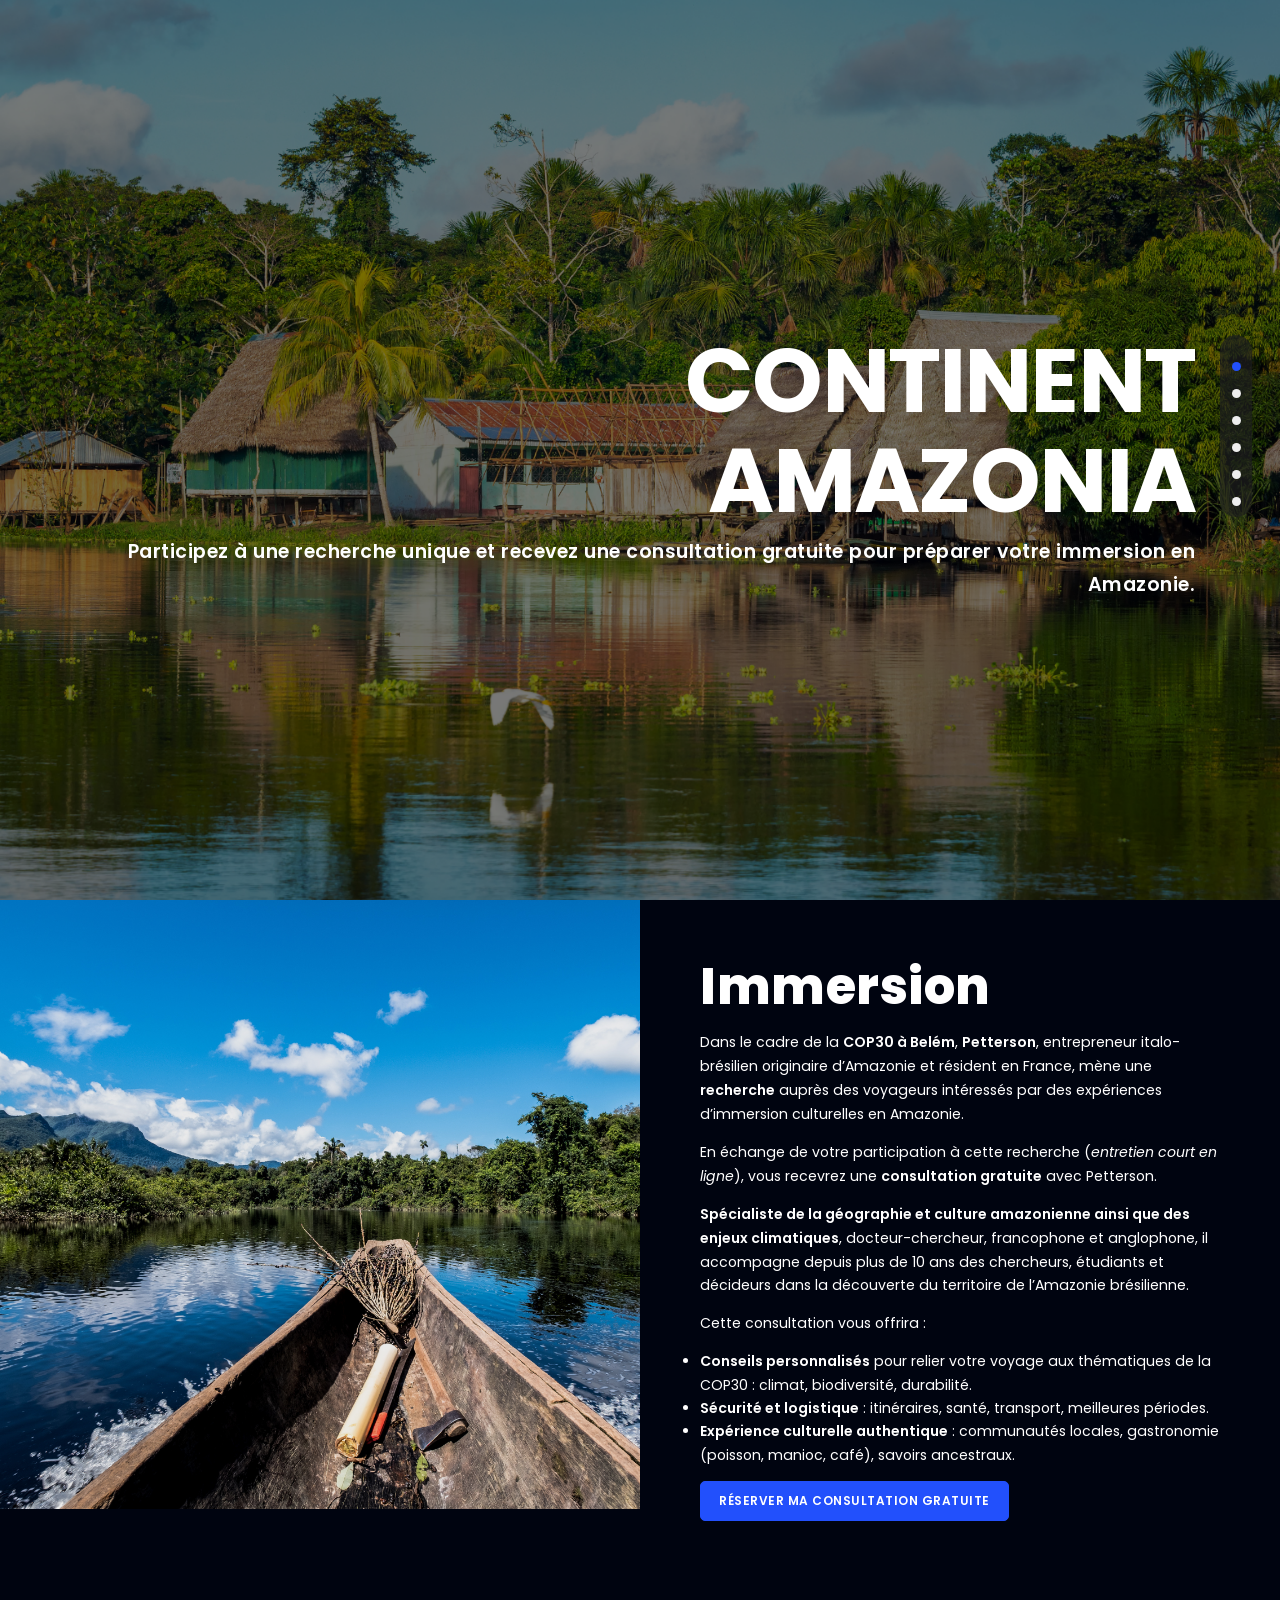
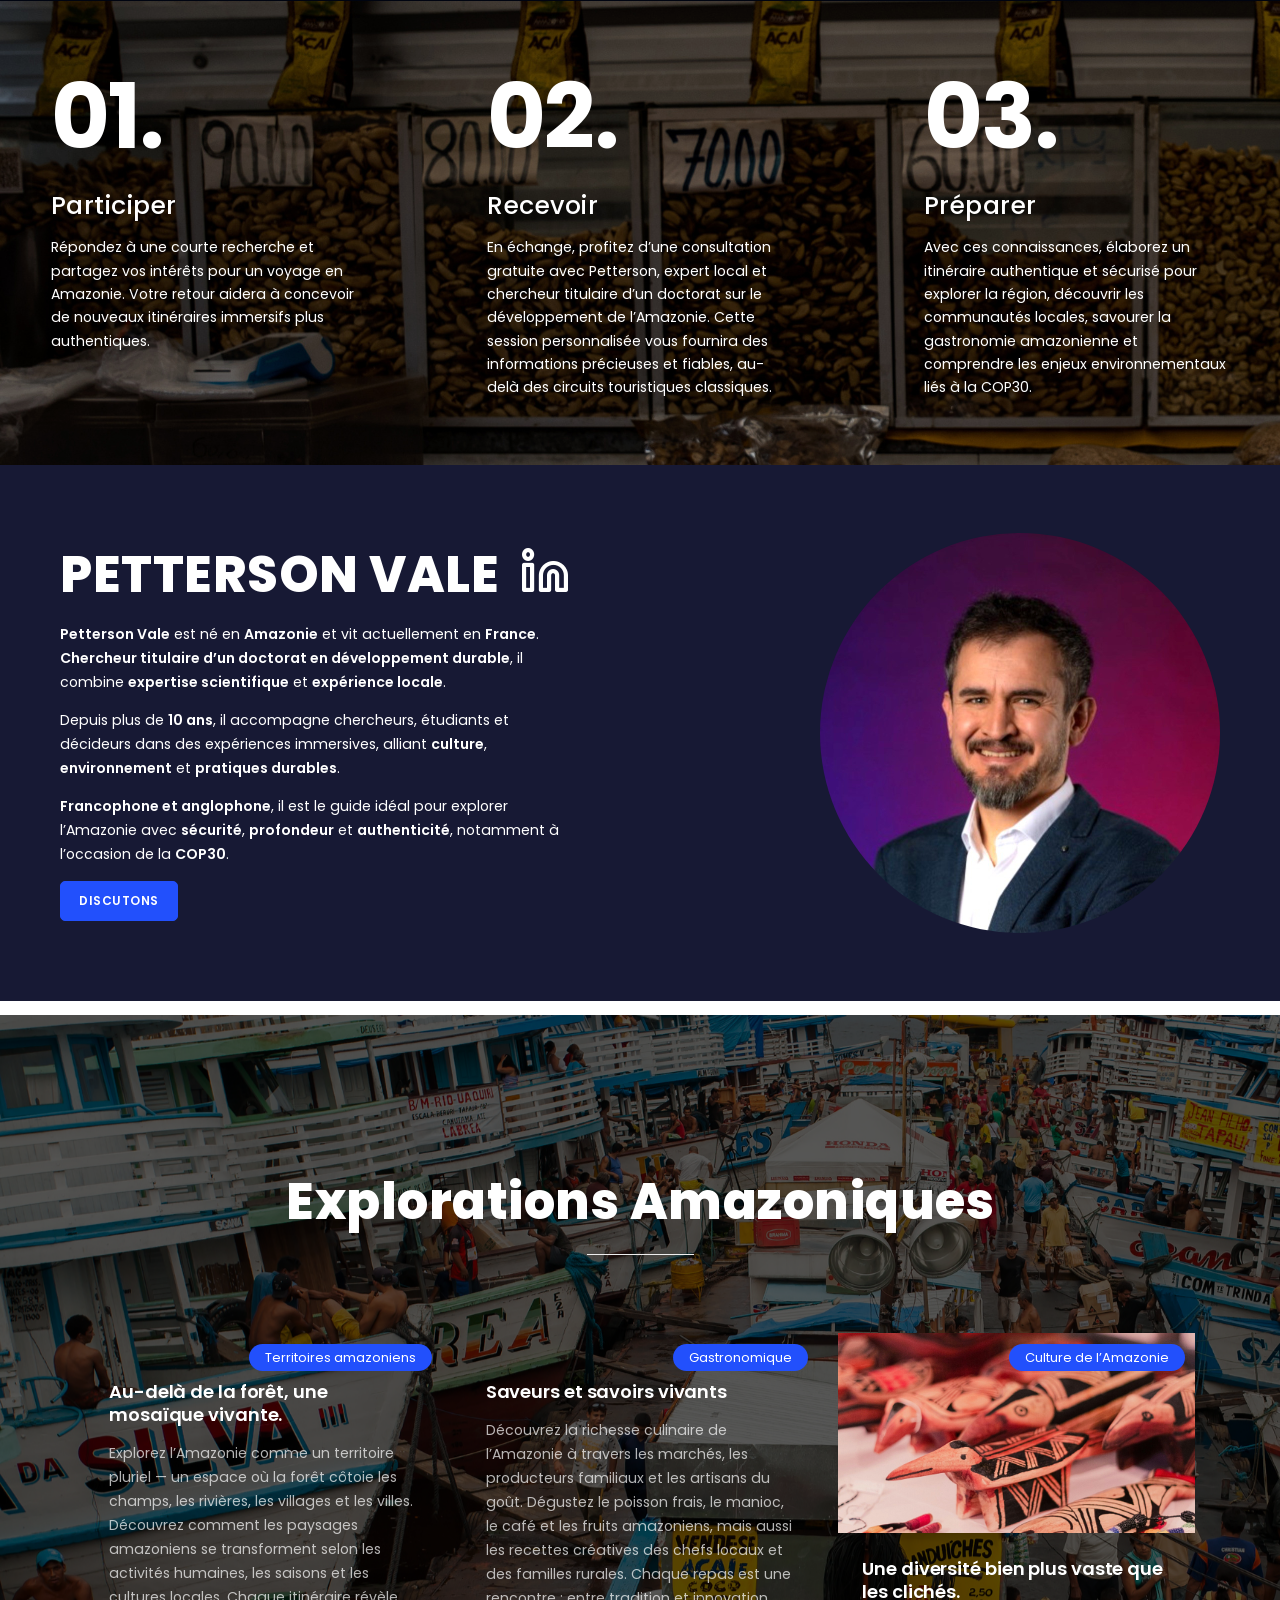
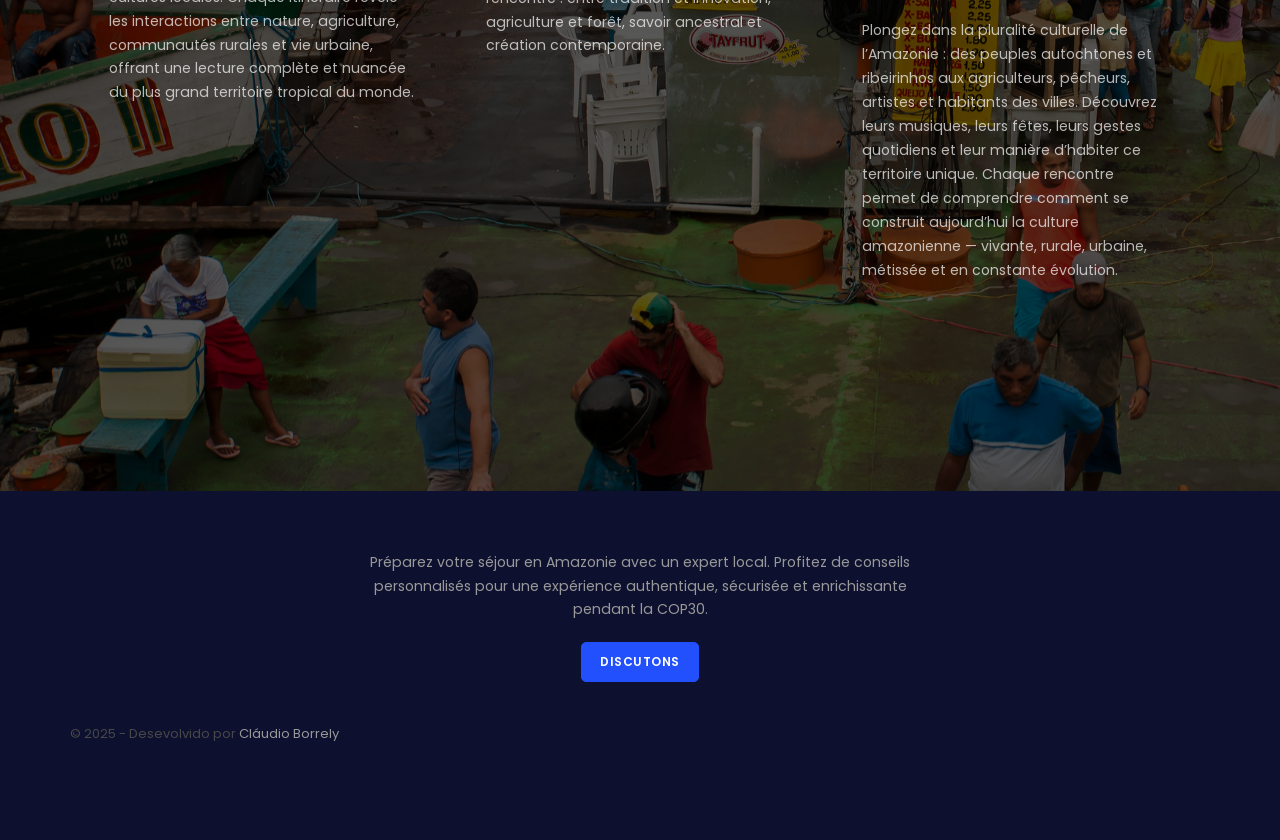
==== index.html @ 9e363fc7 "Update index.html alteração imagens" ====
<!DOCTYPE html>
<html lang="en">

<head>
    <meta name="viewport" content="width=device-width, initial-scale=1" />
    <meta http-equiv="content-type" content="text/html; charset=utf-8" />    <meta name="author" content="Continent Amazônia" />    
	<meta name="description" content="Profitez d'une consultation gratuite avec Petterson, guide local et chercheur en Amazonie. Préparez votre voyage immersif culturel, gastronomique et durable pendant la COP30 à Belém.">
    <meta name="keywords" content="Amazonie, COP30, tourisme culturel, tourisme gastronomique, tourisme durable, expérience authentique, guide local, consultation gratuite, Belém, Brésil" />
    <link rel="icon" type="image/png" href="images/favicon.png">   
    <meta http-equiv="X-UA-Compatible" content="IE=edge">
    <!-- Document title -->
    <title>Consultation Amazonie COP30 – Expérience culturelle, gastronomique et durable</title>
    <!-- Stylesheets & Fonts -->
    <link href="css/plugins.css" rel="stylesheet">
    <link href="css/style.css" rel="stylesheet">
</head>

<body>

    <!-- Body Inner -->
    <div class="body-inner">

        <!--Dots Menu -->
        <nav id="dotsMenu">
            <ul>
                <li><a href="#slider"><span>Continent Amazonia</span></a></li>
                <li><a href="#section2"><span>Immersion</span></a></li>
                <li><a href="#section3"><span>Process</span></a></li>
                <li><a href="#section4"><span>Petterson Vale</span></a></li>
                <li><a href="#section5"><span>Explorations Amazoniques</span></a></li>
                <li><a href="#footer"><span>Contact me</span></a></li>
            </ul>
        </nav>
        <!--End: Dots Menu -->

        <!-- SECTION IMAGE FULLSCREEN -->
        <section id="slider" class="fullscreen background-image" style="background-image:url(homepages/parallax/capa_amazonia_ribeirinhos.png);">
            <div class="container">
                <div class="container-fullscreen">
                    <div class="text-middle text-light text-right">
                        <h1 data-animate="fadeInUp" data-animate-delay="700" class="text-lg m-b-5">CONTINENT <br />AMAZONIA</h1>
                        <h4 data-animate="fadeInUp" data-animate-delay="1200">Participez à une recherche unique et recevez une consultation gratuite pour préparer votre immersion en Amazonie.</h4>
                        <div class="scrolldown-animation" id="scroll-down">
                            <a class="scroll-to" href="#easy-fast"><img src="images/scrolldown.png" alt="">
                            </a>
                        </div>
                    </div>
                </div>
            </div>
        </section>
        <!-- end: SECTION IMAGE FULLSCREEN -->

        <!-- IMAGE BLOCK -->
        <section id="section2" class="image-block no-padding" style="background-color:#000410;">
            <div class="container-fluid">
                <div class="row">
                    <div class="col-lg-6" style="height:609px;background:url(homepages/parallax/foto_rio_barco_amazonia.png) 50% 50% / cover no-repeat;">
                    </div>
                    <div class="col-lg-6 text-light">

                        <h2 class="text-medium">Immersion</h2>
   <p>
  Dans le cadre de la <strong>COP30 à Belém</strong>, 
  <strong>Petterson</strong>, entrepreneur italo-brésilien originaire d’Amazonie et résident en France, 
  mène une <strong>recherche</strong> auprès des voyageurs intéressés par des expériences d’immersion 
  culturelles en Amazonie.
</p>

<p>
  En échange de votre participation à cette recherche 
  (<em>entretien court en ligne</em>), vous recevrez une 
  <strong>consultation gratuite</strong> avec Petterson.
</p>

<p>
  <strong>Spécialiste de la géographie et culture amazonienne ainsi que des enjeux climatiques</strong>, 
  docteur-chercheur, francophone et anglophone, il accompagne depuis plus de 10 ans 
  des chercheurs, étudiants et décideurs dans la découverte du territoire de l’Amazonie brésilienne.
</p>

<p>Cette consultation vous offrira :</p>

<ul>
  <li><strong>Conseils personnalisés</strong> pour relier votre voyage aux thématiques de la COP30 : climat, biodiversité, durabilité.</li>
  <li><strong>Sécurité et logistique</strong> : itinéraires, santé, transport, meilleures périodes.</li>
  <li><strong>Expérience culturelle authentique</strong> : communautés locales, gastronomie (poisson, manioc, café), savoirs ancestraux.</li>
</ul>


      <!-- CTA: substitua o href pelo link real (WhatsApp, Calendly, formulaire) -->
      <p class="lp-cta">
        <a href="#" class="btn btn-primary" role="button" aria-label="Réserver ma consultation gratuite">
          Réserver ma consultation gratuite
        </a>
      </p>
                    </div>
                </div>
            </div>
        </section>
        <!-- end: IMAGE BLOCK -->

        <!-- FANCY BOXES -->
        <section id="section3" class="box-fancy section-fullwidth text-light no-padding" style="background-image:url(homepages/parallax/mercado_belem_para.png);">
            <div class="row">
                <div class="col-lg-4">
                    <h1 class="text-lg text-uppercase">01.</h1>
                    <h3>Participer</h3>
                    <span>Répondez à une courte recherche et partagez vos intérêts pour un voyage en Amazonie. Votre retour aidera à concevoir de nouveaux itinéraires immersifs plus authentiques. </span>
                </div>

                <div class="col-lg-4">
                    <h1 class="text-lg text-uppercase">02.</h1>
                    <h3>Recevoir</h3>
                    <span>En échange, profitez d’une consultation gratuite avec Petterson, expert local et chercheur titulaire d’un doctorat sur le développement de l’Amazonie. Cette session personnalisée vous fournira des informations précieuses et fiables, au-delà des circuits touristiques classiques. </span>
                </div>

                <div class="col-lg-4">
                    <h1 class="text-lg text-uppercase">03.</h1>
                    <h3>Préparer</h3>
                    <span>Avec ces connaissances, élaborez un itinéraire authentique et sécurisé pour explorer la région, découvrir les communautés locales, savourer la gastronomie amazonienne et comprendre les enjeux environnementaux liés à la COP30.</span>
                </div>
            </div>
        </section>
        <!-- end: FANCY BOXES -->

 <!-- IMAGE BLOCK 2 -->
<section id="section4" class="image-block no-padding text-light" style="background-color:#171934;">
    <div class="container-fluid">
        <div class="row align-items-center">
            
            <!-- Texto à esquerda -->
            <div class="col-lg-6">
                <div class="p-t-20">
                    <h1 class="text-medium text-uppercase">
                        Petterson Vale
                        <!-- Ícone do LinkedIn -->
                        <a href="https://www.linkedin.com/in/pettersonvale/" target="_blank" aria-label="LinkedIn de Petterson" style="margin-left:10px; color:#0A66C2;">
                            <i class="icon-linkedin"></i>
                        </a>
                    </h1>

                    <p>
                        <strong>Petterson Vale</strong> est né en <strong>Amazonie</strong> et vit actuellement en <strong>France</strong>.  
                        <strong>Chercheur titulaire d’un doctorat en développement durable</strong>, il combine <strong>expertise scientifique</strong> et <strong>expérience locale</strong>.
                    </p>

                    <p>
                        Depuis plus de <strong>10 ans</strong>, il accompagne chercheurs, étudiants et décideurs dans des expériences immersives, alliant <strong>culture</strong>, <strong>environnement</strong> et <strong>pratiques durables</strong>.
                    </p>

                    <p>
                        <strong>Francophone et anglophone</strong>, il est le guide idéal pour explorer l’Amazonie avec <strong>sécurité</strong>, <strong>profondeur</strong> et <strong>authenticité</strong>, notamment à l’occasion de la <strong>COP30</strong>.
                    </p>

                    <!-- CTA -->
                    <p class="lp-cta">
                        <a href="#" class="btn btn-primary" role="button" aria-label="Discutons avec Petterson">
                            Discutons
                        </a>
                    </p>
                </div>
            </div>

            <!-- Imagem à direita -->
            <div class="col-lg-6 d-flex justify-content-end justify-content-lg-end justify-content-center-mobile">
                <img src="homepages/parallax/petterson.jpg" 
                     alt="Petterson Vale" 
                     class="petterson-img"
                     style="border-radius: 50%; width: 400px; height: 400px; object-fit: cover;">
            </div>
        </div>
    </div>
</section>

<!-- CSS adicional -->
<style>
/* Centraliza imagem apenas em telas menores */
@media (max-width: 768px) {
    .justify-content-center-mobile {
        justify-content: center !important;
        margin-bottom: 20px;
    }
    .petterson-img {
        width: 300px;
        height: 300px;
    }
}
</style>

        </div>
    </div>
</section>
      </p>
        </section>
        <!-- end: IMAGE BLOCK 2 -->

        <!-- BLOG -->
        <section id="section4" class="fullscreen text-light" style="background: transparent url(homepages/parallax/mercado_peixe.png);">

            <div class="container">
                <h2 class="text-medium text-center">Explorations Amazoniques</h2>
                <div class="seperator seperator-small"></div>
                <hr class="space">

                <div id="blog" class="grid-layout post-items-transparent post-3-columns m-b-30" data-item="post-item">

                    <!-- Post item-->
                    <div class="post-item border">
                        <div class="post-item-wrap">
                            <div class="post-image">
                                <a href="#">
                                    <img alt="" src="homepages/parallax/explorations_amazoniques.jpeg">
                                </a>
                                <span class="post-meta-category"><a href="">Territoires amazoniens</a></span>
                            </div>
                            <div class="post-item-description">
                                <h2><a href="#">Au-delà de la forêt, une mosaïque vivante.
                                    </a></h2>
                                <p>Explorez l’Amazonie comme un territoire pluriel — un espace où la forêt côtoie les champs, les rivières, les villages et les villes.
Découvrez comment les paysages amazoniens se transforment selon les activités humaines, les saisons et les cultures locales.
Chaque itinéraire révèle les interactions entre nature, agriculture, communautés rurales et vie urbaine, offrant une lecture complète et nuancée du plus grand territoire tropical du monde.
</p>
                            </div>
                        </div>
                    </div>
                    <!-- end: Post item-->

                    <!-- Post item-->
                    <div class="post-item border">
                        <div class="post-item-wrap">
                            <div class="post-image">
                                <a href="#">
                                    <img alt="" src="homepages/parallax/cafe.jpeg">
                                </a>
                                <span class="post-meta-category"><a href="">Gastronomique</a></span>
                            </div>
                            <div class="post-item-description">
                                <h2><a href="#">Saveurs et savoirs vivants
                                    </a></h2>
                                <p>Découvrez la richesse culinaire de l’Amazonie à travers les marchés, les producteurs familiaux et les artisans du goût.
Dégustez le poisson frais, le manioc, le café et les fruits amazoniens, mais aussi les recettes créatives des chefs locaux et des familles rurales.
Chaque repas est une rencontre : entre tradition et innovation, agriculture et forêt, savoir ancestral et création contemporaine.</p>

                            </div>
                        </div>
                    </div>
                    <!-- end: Post item-->


                    <!-- Post item-->
                    <div class="post-item border">
                        <div class="post-item-wrap">
                            <div class="post-image">
                                <a href="#">
                                    <img alt="" src="homepages/parallax/cultura.png">
                                </a>
                                <span class="post-meta-category"><a href="">Culture de l’Amazonie</a></span>
                            </div>
                            <div class="post-item-description">

                                <h2><a href="#">Une diversité bien plus vaste que les clichés.
                                    </a></h2>
                                <p>Plongez dans la pluralité culturelle de l’Amazonie : des peuples autochtones et ribeirinhos aux agriculteurs, pêcheurs, artistes et habitants des villes.
Découvrez leurs musiques, leurs fêtes, leurs gestes quotidiens et leur manière d’habiter ce territoire unique.
Chaque rencontre permet de comprendre comment se construit aujourd’hui la culture amazonienne — vivante, rurale, urbaine, métissée et en constante évolution.</p>


                            </div>
                        </div>
                    </div>
                    <!-- end: Post item-->
                </div>
            </div>

        </section>
        <!-- end: BLOG -->

 <!-- FOOTER -->
<footer class="inverted" id="footer" style="background-color:#0d102e; padding: 60px 0;">
    <div class="container">
        <div class="row justify-content-center">
            <div class="col-lg-6 d-flex flex-column align-items-center text-center">
                <p style="margin-bottom: 20px;">
                    Préparez votre séjour en Amazonie avec un expert local. Profitez de conseils personnalisés pour une expérience authentique, sécurisée et enrichissante pendant la COP30.
                </p>

                <!-- CTA -->
                <a href="#" class="btn btn-primary" role="button" aria-label="Discutons avec Petterson">
                    Discutons
                </a>
            </div>
        </div>
    </div>                      
                    </div>
                </div>
            </div>
            <div class="copyright-content" style="background-color:#0d102e;">
                <div class="container">
                    <div class="row">
                        <div class="copyright-text text-center"> &copy; 2025 - Desevolvido por <a target="_blank" href="https://www.linkedin.com/in/claudio-borrely-397b61209/">Cláudio Borrely</a>
                        </div>
                    </div>
                </div>
            </div>
        </footer>
        <!-- end: FOOTER -->


    </div>
    <!-- end: Body Inner -->

    <!-- Scroll top -->
    <a id="scrollTop"><i class="icon-chevron-up"></i><i class="icon-chevron-up"></i></a>

    <!--Plugins-->
    <script src="js/jquery.js"></script>
    <script src="js/plugins.js"></script>

    <!--Template functions-->
    <script src="js/functions.js"></script>

</body>

</html>
---- css/plugins.css ----
:root{--blue:#007bff;--indigo:#6610f2;--purple:#6f42c1;--pink:#e83e8c;--red:#dc3545;--orange:#fd7e14;--yellow:#ffc107;--green:#28a745;--teal:#20c997;--cyan:#17a2b8;--white:#fff;--gray:#6c757d;--gray-dark:#343a40;--primary:#007bff;--secondary:#6c757d;--success:#28a745;--info:#17a2b8;--warning:#ffc107;--danger:#dc3545;--light:#f8f9fa;--dark:#343a40;--breakpoint-xs:0;--breakpoint-sm:576px;--breakpoint-md:768px;--breakpoint-lg:992px;--breakpoint-xl:1200px;--font-family-sans-serif:-apple-system,BlinkMacSystemFont,"Segoe UI",Roboto,"Helvetica Neue",Arial,"Noto Sans",sans-serif,"Apple Color Emoji","Segoe UI Emoji","Segoe UI Symbol","Noto Color Emoji";--font-family-monospace:SFMono-Regular,Menlo,Monaco,Consolas,"Liberation Mono","Courier New",monospace}*,::after,::before{box-sizing:border-box}html{font-family:sans-serif;line-height:1.15;-webkit-text-size-adjust:100%;-webkit-tap-highlight-color:transparent}article,aside,figcaption,figure,footer,header,hgroup,main,nav,section{display:block}body{margin:0;font-family:-apple-system,BlinkMacSystemFont,"Segoe UI",Roboto,"Helvetica Neue",Arial,"Noto Sans",sans-serif,"Apple Color Emoji","Segoe UI Emoji","Segoe UI Symbol","Noto Color Emoji";font-size:1rem;font-weight:400;line-height:1.5;color:#212529;text-align:left;background-color:#fff}[tabindex="-1"]:focus:not(:focus-visible){outline:0!important}hr{box-sizing:content-box;height:0;overflow:visible}h1,h2,h3,h4,h5,h6{margin-top:0;margin-bottom:.5rem}p{margin-top:0;margin-bottom:1rem}abbr[data-original-title],abbr[title]{text-decoration:underline;-webkit-text-decoration:underline dotted;text-decoration:underline dotted;cursor:help;border-bottom:0;-webkit-text-decoration-skip-ink:none;text-decoration-skip-ink:none}address{margin-bottom:1rem;font-style:normal;line-height:inherit}dl,ol,ul{margin-top:0;margin-bottom:1rem}ol ol,ol ul,ul ol,ul ul{margin-bottom:0}dt{font-weight:700}dd{margin-bottom:.5rem;margin-left:0}blockquote{margin:0 0 1rem}b,strong{font-weight:bolder}small{font-size:80%}sub,sup{position:relative;font-size:75%;line-height:0;vertical-align:baseline}sub{bottom:-.25em}sup{top:-.5em}a{color:#007bff;text-decoration:none;background-color:transparent}a:hover{color:#0056b3;text-decoration:underline}a:not([href]){color:inherit;text-decoration:none}a:not([href]):hover{color:inherit;text-decoration:none}code,kbd,pre,samp{font-family:SFMono-Regular,Menlo,Monaco,Consolas,"Liberation Mono","Courier New",monospace;font-size:1em}pre{margin-top:0;margin-bottom:1rem;overflow:auto}figure{margin:0 0 1rem}img{vertical-align:middle;border-style:none}svg{overflow:hidden;vertical-align:middle}table{border-collapse:collapse}caption{padding-top:.75rem;padding-bottom:.75rem;color:#6c757d;text-align:left;caption-side:bottom}th{text-align:inherit}label{display:inline-block;margin-bottom:.5rem}button{border-radius:0}button:focus{outline:1px dotted;outline:5px auto -webkit-focus-ring-color}button,input,optgroup,select,textarea{margin:0;font-family:inherit;font-size:inherit;line-height:inherit}button,input{overflow:visible}button,select{text-transform:none}select{word-wrap:normal}[type=button],[type=reset],[type=submit],button{-webkit-appearance:button}[type=button]:not(:disabled),[type=reset]:not(:disabled),[type=submit]:not(:disabled),button:not(:disabled){cursor:pointer}[type=button]::-moz-focus-inner,[type=reset]::-moz-focus-inner,[type=submit]::-moz-focus-inner,button::-moz-focus-inner{padding:0;border-style:none}input[type=checkbox],input[type=radio]{box-sizing:border-box;padding:0}input[type=date],input[type=datetime-local],input[type=month],input[type=time]{-webkit-appearance:listbox}textarea{overflow:auto;resize:vertical}fieldset{min-width:0;padding:0;margin:0;border:0}legend{display:block;width:100%;max-width:100%;padding:0;margin-bottom:.5rem;font-size:1.5rem;line-height:inherit;color:inherit;white-space:normal}progress{vertical-align:baseline}[type=number]::-webkit-inner-spin-button,[type=number]::-webkit-outer-spin-button{height:auto}[type=search]{outline-offset:-2px;-webkit-appearance:none}[type=search]::-webkit-search-decoration{-webkit-appearance:none}::-webkit-file-upload-button{font:inherit;-webkit-appearance:button}output{display:inline-block}summary{display:list-item;cursor:pointer}template{display:none}[hidden]{display:none!important}.h1,.h2,.h3,.h4,.h5,.h6,h1,h2,h3,h4,h5,h6{margin-bottom:.5rem;font-weight:500;line-height:1.2}.h1,h1{font-size:2.5rem}.h2,h2{font-size:2rem}.h3,h3{font-size:1.75rem}.h4,h4{font-size:1.5rem}.h5,h5{font-size:1.25rem}.h6,h6{font-size:1rem}.lead{font-size:1.25rem;font-weight:300}.display-1{font-size:6rem;font-weight:300;line-height:1.2}.display-2{font-size:5.5rem;font-weight:300;line-height:1.2}.display-3{font-size:4.5rem;font-weight:300;line-height:1.2}.display-4{font-size:3.5rem;font-weight:300;line-height:1.2}hr{margin-top:1rem;margin-bottom:1rem;border:0;border-top:1px solid rgba(0,0,0,.1)}.small,small{font-size:80%;font-weight:400}.mark,mark{padding:.2em;background-color:#fcf8e3}.list-unstyled{padding-left:0;list-style:none}.list-inline{padding-left:0;list-style:none}.list-inline-item{display:inline-block}.list-inline-item:not(:last-child){margin-right:.5rem}.initialism{font-size:90%;text-transform:uppercase}.blockquote{margin-bottom:1rem;font-size:1.25rem}.blockquote-footer{display:block;font-size:80%;color:#6c757d}.blockquote-footer::before{content:"\2014\00A0"}.img-fluid{max-width:100%;height:auto}.img-thumbnail{padding:.25rem;background-color:#fff;border:1px solid #dee2e6;border-radius:.25rem;max-width:100%;height:auto}.figure{display:inline-block}.figure-img{margin-bottom:.5rem;line-height:1}.figure-caption{font-size:90%;color:#6c757d}code{font-size:87.5%;color:#e83e8c;word-wrap:break-word}a>code{color:inherit}kbd{padding:.2rem .4rem;font-size:87.5%;color:#fff;background-color:#212529;border-radius:.2rem}kbd kbd{padding:0;font-size:100%;font-weight:700}pre{display:block;font-size:87.5%;color:#212529}pre code{font-size:inherit;color:inherit;word-break:normal}.pre-scrollable{max-height:340px;overflow-y:scroll}.container{width:100%;padding-right:15px;padding-left:15px;margin-right:auto;margin-left:auto}@media (min-width:576px){.container{max-width:540px}}@media (min-width:768px){.container{max-width:720px}}@media (min-width:992px){.container{max-width:960px}}@media (min-width:1200px){.container{max-width:1140px}}.container-fluid,.container-lg,.container-md,.container-sm,.container-xl{width:100%;padding-right:15px;padding-left:15px;margin-right:auto;margin-left:auto}@media (min-width:576px){.container,.container-sm{max-width:540px}}@media (min-width:768px){.container,.container-md,.container-sm{max-width:720px}}@media (min-width:992px){.container,.container-lg,.container-md,.container-sm{max-width:960px}}@media (min-width:1200px){.container,.container-lg,.container-md,.container-sm,.container-xl{max-width:1140px}}.row{display:-ms-flexbox;display:flex;-ms-flex-wrap:wrap;flex-wrap:wrap;margin-right:-15px;margin-left:-15px}.no-gutters{margin-right:0;margin-left:0}.no-gutters>.col,.no-gutters>[class*=col-]{padding-right:0;padding-left:0}.col,.col-1,.col-10,.col-11,.col-12,.col-2,.col-3,.col-4,.col-5,.col-6,.col-7,.col-8,.col-9,.col-auto,.col-lg,.col-lg-1,.col-lg-10,.col-lg-11,.col-lg-12,.col-lg-2,.col-lg-3,.col-lg-4,.col-lg-5,.col-lg-6,.col-lg-7,.col-lg-8,.col-lg-9,.col-lg-auto,.col-md,.col-md-1,.col-md-10,.col-md-11,.col-md-12,.col-md-2,.col-md-3,.col-md-4,.col-md-5,.col-md-6,.col-md-7,.col-md-8,.col-md-9,.col-md-auto,.col-sm,.col-sm-1,.col-sm-10,.col-sm-11,.col-sm-12,.col-sm-2,.col-sm-3,.col-sm-4,.col-sm-5,.col-sm-6,.col-sm-7,.col-sm-8,.col-sm-9,.col-sm-auto,.col-xl,.col-xl-1,.col-xl-10,.col-xl-11,.col-xl-12,.col-xl-2,.col-xl-3,.col-xl-4,.col-xl-5,.col-xl-6,.col-xl-7,.col-xl-8,.col-xl-9,.col-xl-auto{position:relative;width:100%;padding-right:15px;padding-left:15px}.col{-ms-flex-preferred-size:0;flex-basis:0;-ms-flex-positive:1;flex-grow:1;max-width:100%}.row-cols-1>*{-ms-flex:0 0 100%;flex:0 0 100%;max-width:100%}.row-cols-2>*{-ms-flex:0 0 50%;flex:0 0 50%;max-width:50%}.row-cols-3>*{-ms-flex:0 0 33.333333%;flex:0 0 33.333333%;max-width:33.333333%}.row-cols-4>*{-ms-flex:0 0 25%;flex:0 0 25%;max-width:25%}.row-cols-5>*{-ms-flex:0 0 20%;flex:0 0 20%;max-width:20%}.row-cols-6>*{-ms-flex:0 0 16.666667%;flex:0 0 16.666667%;max-width:16.666667%}.col-auto{-ms-flex:0 0 auto;flex:0 0 auto;width:auto;max-width:100%}.col-1{-ms-flex:0 0 8.333333%;flex:0 0 8.333333%;max-width:8.333333%}.col-2{-ms-flex:0 0 16.666667%;flex:0 0 16.666667%;max-width:16.666667%}.col-3{-ms-flex:0 0 25%;flex:0 0 25%;max-width:25%}.col-4{-ms-flex:0 0 33.333333%;flex:0 0 33.333333%;max-width:33.333333%}.col-5{-ms-flex:0 0 41.666667%;flex:0 0 41.666667%;max-width:41.666667%}.col-6{-ms-flex:0 0 50%;flex:0 0 50%;max-width:50%}.col-7{-ms-flex:0 0 58.333333%;flex:0 0 58.333333%;max-width:58.333333%}.col-8{-ms-flex:0 0 66.666667%;flex:0 0 66.666667%;max-width:66.666667%}.col-9{-ms-flex:0 0 75%;flex:0 0 75%;max-width:75%}.col-10{-ms-flex:0 0 83.333333%;flex:0 0 83.333333%;max-width:83.333333%}.col-11{-ms-flex:0 0 91.666667%;flex:0 0 91.666667%;max-width:91.666667%}.col-12{-ms-flex:0 0 100%;flex:0 0 100%;max-width:100%}.order-first{-ms-flex-order:-1;order:-1}.order-last{-ms-flex-order:13;order:13}.order-0{-ms-flex-order:0;order:0}.order-1{-ms-flex-order:1;order:1}.order-2{-ms-flex-order:2;order:2}.order-3{-ms-flex-order:3;order:3}.order-4{-ms-flex-order:4;order:4}.order-5{-ms-flex-order:5;order:5}.order-6{-ms-flex-order:6;order:6}.order-7{-ms-flex-order:7;order:7}.order-8{-ms-flex-order:8;order:8}.order-9{-ms-flex-order:9;order:9}.order-10{-ms-flex-order:10;order:10}.order-11{-ms-flex-order:11;order:11}.order-12{-ms-flex-order:12;order:12}.offset-1{margin-left:8.333333%}.offset-2{margin-left:16.666667%}.offset-3{margin-left:25%}.offset-4{margin-left:33.333333%}.offset-5{margin-left:41.666667%}.offset-6{margin-left:50%}.offset-7{margin-left:58.333333%}.offset-8{margin-left:66.666667%}.offset-9{margin-left:75%}.offset-10{margin-left:83.333333%}.offset-11{margin-left:91.666667%}@media (min-width:576px){.col-sm{-ms-flex-preferred-size:0;flex-basis:0;-ms-flex-positive:1;flex-grow:1;max-width:100%}.row-cols-sm-1>*{-ms-flex:0 0 100%;flex:0 0 100%;max-width:100%}.row-cols-sm-2>*{-ms-flex:0 0 50%;flex:0 0 50%;max-width:50%}.row-cols-sm-3>*{-ms-flex:0 0 33.333333%;flex:0 0 33.333333%;max-width:33.333333%}.row-cols-sm-4>*{-ms-flex:0 0 25%;flex:0 0 25%;max-width:25%}.row-cols-sm-5>*{-ms-flex:0 0 20%;flex:0 0 20%;max-width:20%}.row-cols-sm-6>*{-ms-flex:0 0 16.666667%;flex:0 0 16.666667%;max-width:16.666667%}.col-sm-auto{-ms-flex:0 0 auto;flex:0 0 auto;width:auto;max-width:100%}.col-sm-1{-ms-flex:0 0 8.333333%;flex:0 0 8.333333%;max-width:8.333333%}.col-sm-2{-ms-flex:0 0 16.666667%;flex:0 0 16.666667%;max-width:16.666667%}.col-sm-3{-ms-flex:0 0 25%;flex:0 0 25%;max-width:25%}.col-sm-4{-ms-flex:0 0 33.333333%;flex:0 0 33.333333%;max-width:33.333333%}.col-sm-5{-ms-flex:0 0 41.666667%;flex:0 0 41.666667%;max-width:41.666667%}.col-sm-6{-ms-flex:0 0 50%;flex:0 0 50%;max-width:50%}.col-sm-7{-ms-flex:0 0 58.333333%;flex:0 0 58.333333%;max-width:58.333333%}.col-sm-8{-ms-flex:0 0 66.666667%;flex:0 0 66.666667%;max-width:66.666667%}.col-sm-9{-ms-flex:0 0 75%;flex:0 0 75%;max-width:75%}.col-sm-10{-ms-flex:0 0 83.333333%;flex:0 0 83.333333%;max-width:83.333333%}.col-sm-11{-ms-flex:0 0 91.666667%;flex:0 0 91.666667%;max-width:91.666667%}.col-sm-12{-ms-flex:0 0 100%;flex:0 0 100%;max-width:100%}.order-sm-first{-ms-flex-order:-1;order:-1}.order-sm-last{-ms-flex-order:13;order:13}.order-sm-0{-ms-flex-order:0;order:0}.order-sm-1{-ms-flex-order:1;order:1}.order-sm-2{-ms-flex-order:2;order:2}.order-sm-3{-ms-flex-order:3;order:3}.order-sm-4{-ms-flex-order:4;order:4}.order-sm-5{-ms-flex-order:5;order:5}.order-sm-6{-ms-flex-order:6;order:6}.order-sm-7{-ms-flex-order:7;order:7}.order-sm-8{-ms-flex-order:8;order:8}.order-sm-9{-ms-flex-order:9;order:9}.order-sm-10{-ms-flex-order:10;order:10}.order-sm-11{-ms-flex-order:11;order:11}.order-sm-12{-ms-flex-order:12;order:12}.offset-sm-0{margin-left:0}.offset-sm-1{margin-left:8.333333%}.offset-sm-2{margin-left:16.666667%}.offset-sm-3{margin-left:25%}.offset-sm-4{margin-left:33.333333%}.offset-sm-5{margin-left:41.666667%}.offset-sm-6{margin-left:50%}.offset-sm-7{margin-left:58.333333%}.offset-sm-8{margin-left:66.666667%}.offset-sm-9{margin-left:75%}.offset-sm-10{margin-left:83.333333%}.offset-sm-11{margin-left:91.666667%}}@media (min-width:768px){.col-md{-ms-flex-preferred-size:0;flex-basis:0;-ms-flex-positive:1;flex-grow:1;max-width:100%}.row-cols-md-1>*{-ms-flex:0 0 100%;flex:0 0 100%;max-width:100%}.row-cols-md-2>*{-ms-flex:0 0 50%;flex:0 0 50%;max-width:50%}.row-cols-md-3>*{-ms-flex:0 0 33.333333%;flex:0 0 33.333333%;max-width:33.333333%}.row-cols-md-4>*{-ms-flex:0 0 25%;flex:0 0 25%;max-width:25%}.row-cols-md-5>*{-ms-flex:0 0 20%;flex:0 0 20%;max-width:20%}.row-cols-md-6>*{-ms-flex:0 0 16.666667%;flex:0 0 16.666667%;max-width:16.666667%}.col-md-auto{-ms-flex:0 0 auto;flex:0 0 auto;width:auto;max-width:100%}.col-md-1{-ms-flex:0 0 8.333333%;flex:0 0 8.333333%;max-width:8.333333%}.col-md-2{-ms-flex:0 0 16.666667%;flex:0 0 16.666667%;max-width:16.666667%}.col-md-3{-ms-flex:0 0 25%;flex:0 0 25%;max-width:25%}.col-md-4{-ms-flex:0 0 33.333333%;flex:0 0 33.333333%;max-width:33.333333%}.col-md-5{-ms-flex:0 0 41.666667%;flex:0 0 41.666667%;max-width:41.666667%}.col-md-6{-ms-flex:0 0 50%;flex:0 0 50%;max-width:50%}.col-md-7{-ms-flex:0 0 58.333333%;flex:0 0 58.333333%;max-width:58.333333%}.col-md-8{-ms-flex:0 0 66.666667%;flex:0 0 66.666667%;max-width:66.666667%}.col-md-9{-ms-flex:0 0 75%;flex:0 0 75%;max-width:75%}.col-md-10{-ms-flex:0 0 83.333333%;flex:0 0 83.333333%;max-width:83.333333%}.col-md-11{-ms-flex:0 0 91.666667%;flex:0 0 91.666667%;max-width:91.666667%}.col-md-12{-ms-flex:0 0 100%;flex:0 0 100%;max-width:100%}.order-md-first{-ms-flex-order:-1;order:-1}.order-md-last{-ms-flex-order:13;order:13}.order-md-0{-ms-flex-order:0;order:0}.order-md-1{-ms-flex-order:1;order:1}.order-md-2{-ms-flex-order:2;order:2}.order-md-3{-ms-flex-order:3;order:3}.order-md-4{-ms-flex-order:4;order:4}.order-md-5{-ms-flex-order:5;order:5}.order-md-6{-ms-flex-order:6;order:6}.order-md-7{-ms-flex-order:7;order:7}.order-md-8{-ms-flex-order:8;order:8}.order-md-9{-ms-flex-order:9;order:9}.order-md-10{-ms-flex-order:10;order:10}.order-md-11{-ms-flex-order:11;order:11}.order-md-12{-ms-flex-order:12;order:12}.offset-md-0{margin-left:0}.offset-md-1{margin-left:8.333333%}.offset-md-2{margin-left:16.666667%}.offset-md-3{margin-left:25%}.offset-md-4{margin-left:33.333333%}.offset-md-5{margin-left:41.666667%}.offset-md-6{margin-left:50%}.offset-md-7{margin-left:58.333333%}.offset-md-8{margin-left:66.666667%}.offset-md-9{margin-left:75%}.offset-md-10{margin-left:83.333333%}.offset-md-11{margin-left:91.666667%}}@media (min-width:992px){.col-lg{-ms-flex-preferred-size:0;flex-basis:0;-ms-flex-positive:1;flex-grow:1;max-width:100%}.row-cols-lg-1>*{-ms-flex:0 0 100%;flex:0 0 100%;max-width:100%}.row-cols-lg-2>*{-ms-flex:0 0 50%;flex:0 0 50%;max-width:50%}.row-cols-lg-3>*{-ms-flex:0 0 33.333333%;flex:0 0 33.333333%;max-width:33.333333%}.row-cols-lg-4>*{-ms-flex:0 0 25%;flex:0 0 25%;max-width:25%}.row-cols-lg-5>*{-ms-flex:0 0 20%;flex:0 0 20%;max-width:20%}.row-cols-lg-6>*{-ms-flex:0 0 16.666667%;flex:0 0 16.666667%;max-width:16.666667%}.col-lg-auto{-ms-flex:0 0 auto;flex:0 0 auto;width:auto;max-width:100%}.col-lg-1{-ms-flex:0 0 8.333333%;flex:0 0 8.333333%;max-width:8.333333%}.col-lg-2{-ms-flex:0 0 16.666667%;flex:0 0 16.666667%;max-width:16.666667%}.col-lg-3{-ms-flex:0 0 25%;flex:0 0 25%;max-width:25%}.col-lg-4{-ms-flex:0 0 33.333333%;flex:0 0 33.333333%;max-width:33.333333%}.col-lg-5{-ms-flex:0 0 41.666667%;flex:0 0 41.666667%;max-width:41.666667%}.col-lg-6{-ms-flex:0 0 50%;flex:0 0 50%;max-width:50%}.col-lg-7{-ms-flex:0 0 58.333333%;flex:0 0 58.333333%;max-width:58.333333%}.col-lg-8{-ms-flex:0 0 66.666667%;flex:0 0 66.666667%;max-width:66.666667%}.col-lg-9{-ms-flex:0 0 75%;flex:0 0 75%;max-width:75%}.col-lg-10{-ms-flex:0 0 83.333333%;flex:0 0 83.333333%;max-width:83.333333%}.col-lg-11{-ms-flex:0 0 91.666667%;flex:0 0 91.666667%;max-width:91.666667%}.col-lg-12{-ms-flex:0 0 100%;flex:0 0 100%;max-width:100%}.order-lg-first{-ms-flex-order:-1;order:-1}.order-lg-last{-ms-flex-order:13;order:13}.order-lg-0{-ms-flex-order:0;order:0}.order-lg-1{-ms-flex-order:1;order:1}.order-lg-2{-ms-flex-order:2;order:2}.order-lg-3{-ms-flex-order:3;order:3}.order-lg-4{-ms-flex-order:4;order:4}.order-lg-5{-ms-flex-order:5;order:5}.order-lg-6{-ms-flex-order:6;order:6}.order-lg-7{-ms-flex-order:7;order:7}.order-lg-8{-ms-flex-order:8;order:8}.order-lg-9{-ms-flex-order:9;order:9}.order-lg-10{-ms-flex-order:10;order:10}.order-lg-11{-ms-flex-order:11;order:11}.order-lg-12{-ms-flex-order:12;order:12}.offset-lg-0{margin-left:0}.offset-lg-1{margin-left:8.333333%}.offset-lg-2{margin-left:16.666667%}.offset-lg-3{margin-left:25%}.offset-lg-4{margin-left:33.333333%}.offset-lg-5{margin-left:41.666667%}.offset-lg-6{margin-left:50%}.offset-lg-7{margin-left:58.333333%}.offset-lg-8{margin-left:66.666667%}.offset-lg-9{margin-left:75%}.offset-lg-10{margin-left:83.333333%}.offset-lg-11{margin-left:91.666667%}}@media (min-width:1200px){.col-xl{-ms-flex-preferred-size:0;flex-basis:0;-ms-flex-positive:1;flex-grow:1;max-width:100%}.row-cols-xl-1>*{-ms-flex:0 0 100%;flex:0 0 100%;max-width:100%}.row-cols-xl-2>*{-ms-flex:0 0 50%;flex:0 0 50%;max-width:50%}.row-cols-xl-3>*{-ms-flex:0 0 33.333333%;flex:0 0 33.333333%;max-width:33.333333%}.row-cols-xl-4>*{-ms-flex:0 0 25%;flex:0 0 25%;max-width:25%}.row-cols-xl-5>*{-ms-flex:0 0 20%;flex:0 0 20%;max-width:20%}.row-cols-xl-6>*{-ms-flex:0 0 16.666667%;flex:0 0 16.666667%;max-width:16.666667%}.col-xl-auto{-ms-flex:0 0 auto;flex:0 0 auto;width:auto;max-width:100%}.col-xl-1{-ms-flex:0 0 8.333333%;flex:0 0 8.333333%;max-width:8.333333%}.col-xl-2{-ms-flex:0 0 16.666667%;flex:0 0 16.666667%;max-width:16.666667%}.col-xl-3{-ms-flex:0 0 25%;flex:0 0 25%;max-width:25%}.col-xl-4{-ms-flex:0 0 33.333333%;flex:0 0 33.333333%;max-width:33.333333%}.col-xl-5{-ms-flex:0 0 41.666667%;flex:0 0 41.666667%;max-width:41.666667%}.col-xl-6{-ms-flex:0 0 50%;flex:0 0 50%;max-width:50%}.col-xl-7{-ms-flex:0 0 58.333333%;flex:0 0 58.333333%;max-width:58.333333%}.col-xl-8{-ms-flex:0 0 66.666667%;flex:0 0 66.666667%;max-width:66.666667%}.col-xl-9{-ms-flex:0 0 75%;flex:0 0 75%;max-width:75%}.col-xl-10{-ms-flex:0 0 83.333333%;flex:0 0 83.333333%;max-width:83.333333%}.col-xl-11{-ms-flex:0 0 91.666667%;flex:0 0 91.666667%;max-width:91.666667%}.col-xl-12{-ms-flex:0 0 100%;flex:0 0 100%;max-width:100%}.order-xl-first{-ms-flex-order:-1;order:-1}.order-xl-last{-ms-flex-order:13;order:13}.order-xl-0{-ms-flex-order:0;order:0}.order-xl-1{-ms-flex-order:1;order:1}.order-xl-2{-ms-flex-order:2;order:2}.order-xl-3{-ms-flex-order:3;order:3}.order-xl-4{-ms-flex-order:4;order:4}.order-xl-5{-ms-flex-order:5;order:5}.order-xl-6{-ms-flex-order:6;order:6}.order-xl-7{-ms-flex-order:7;order:7}.order-xl-8{-ms-flex-order:8;order:8}.order-xl-9{-ms-flex-order:9;order:9}.order-xl-10{-ms-flex-order:10;order:10}.order-xl-11{-ms-flex-order:11;order:11}.order-xl-12{-ms-flex-order:12;order:12}.offset-xl-0{margin-left:0}.offset-xl-1{margin-left:8.333333%}.offset-xl-2{margin-left:16.666667%}.offset-xl-3{margin-left:25%}.offset-xl-4{margin-left:33.333333%}.offset-xl-5{margin-left:41.666667%}.offset-xl-6{margin-left:50%}.offset-xl-7{margin-left:58.333333%}.offset-xl-8{margin-left:66.666667%}.offset-xl-9{margin-left:75%}.offset-xl-10{margin-left:83.333333%}.offset-xl-11{margin-left:91.666667%}}.table{width:100%;margin-bottom:1rem;color:#212529}.table td,.table th{padding:.75rem;vertical-align:top;border-top:1px solid #dee2e6}.table thead th{vertical-align:bottom;border-bottom:2px solid #dee2e6}.table tbody+tbody{border-top:2px solid #dee2e6}.table-sm td,.table-sm th{padding:.3rem}.table-bordered{border:1px solid #dee2e6}.table-bordered td,.table-bordered th{border:1px solid #dee2e6}.table-bordered thead td,.table-bordered thead th{border-bottom-width:2px}.table-borderless tbody+tbody,.table-borderless td,.table-borderless th,.table-borderless thead th{border:0}.table-striped tbody tr:nth-of-type(odd){background-color:rgba(0,0,0,.05)}.table-hover tbody tr:hover{color:#212529;background-color:rgba(0,0,0,.075)}.table-primary,.table-primary>td,.table-primary>th{background-color:#b8daff}.table-primary tbody+tbody,.table-primary td,.table-primary th,.table-primary thead th{border-color:#7abaff}.table-hover .table-primary:hover{background-color:#9fcdff}.table-hover .table-primary:hover>td,.table-hover .table-primary:hover>th{background-color:#9fcdff}.table-secondary,.table-secondary>td,.table-secondary>th{background-color:#d6d8db}.table-secondary tbody+tbody,.table-secondary td,.table-secondary th,.table-secondary thead th{border-color:#b3b7bb}.table-hover .table-secondary:hover{background-color:#c8cbcf}.table-hover .table-secondary:hover>td,.table-hover .table-secondary:hover>th{background-color:#c8cbcf}.table-success,.table-success>td,.table-success>th{background-color:#c3e6cb}.table-success tbody+tbody,.table-success td,.table-success th,.table-success thead th{border-color:#8fd19e}.table-hover .table-success:hover{background-color:#b1dfbb}.table-hover .table-success:hover>td,.table-hover .table-success:hover>th{background-color:#b1dfbb}.table-info,.table-info>td,.table-info>th{background-color:#bee5eb}.table-info tbody+tbody,.table-info td,.table-info th,.table-info thead th{border-color:#86cfda}.table-hover .table-info:hover{background-color:#abdde5}.table-hover .table-info:hover>td,.table-hover .table-info:hover>th{background-color:#abdde5}.table-warning,.table-warning>td,.table-warning>th{background-color:#ffeeba}.table-warning tbody+tbody,.table-warning td,.table-warning th,.table-warning thead th{border-color:#ffdf7e}.table-hover .table-warning:hover{background-color:#ffe8a1}.table-hover .table-warning:hover>td,.table-hover .table-warning:hover>th{background-color:#ffe8a1}.table-danger,.table-danger>td,.table-danger>th{background-color:#f5c6cb}.table-danger tbody+tbody,.table-danger td,.table-danger th,.table-danger thead th{border-color:#ed969e}.table-hover .table-danger:hover{background-color:#f1b0b7}.table-hover .table-danger:hover>td,.table-hover .table-danger:hover>th{background-color:#f1b0b7}.table-light,.table-light>td,.table-light>th{background-color:#fdfdfe}.table-light tbody+tbody,.table-light td,.table-light th,.table-light thead th{border-color:#fbfcfc}.table-hover .table-light:hover{background-color:#ececf6}.table-hover .table-light:hover>td,.table-hover .table-light:hover>th{background-color:#ececf6}.table-dark,.table-dark>td,.table-dark>th{background-color:#c6c8ca}.table-dark tbody+tbody,.table-dark td,.table-dark th,.table-dark thead th{border-color:#95999c}.table-hover .table-dark:hover{background-color:#b9bbbe}.table-hover .table-dark:hover>td,.table-hover .table-dark:hover>th{background-color:#b9bbbe}.table-active,.table-active>td,.table-active>th{background-color:rgba(0,0,0,.075)}.table-hover .table-active:hover{background-color:rgba(0,0,0,.075)}.table-hover .table-active:hover>td,.table-hover .table-active:hover>th{background-color:rgba(0,0,0,.075)}.table .thead-dark th{color:#fff;background-color:#343a40;border-color:#454d55}.table .thead-light th{color:#495057;background-color:#e9ecef;border-color:#dee2e6}.table-dark{color:#fff;background-color:#343a40}.table-dark td,.table-dark th,.table-dark thead th{border-color:#454d55}.table-dark.table-bordered{border:0}.table-dark.table-striped tbody tr:nth-of-type(odd){background-color:rgba(255,255,255,.05)}.table-dark.table-hover tbody tr:hover{color:#fff;background-color:rgba(255,255,255,.075)}@media (max-width:575.98px){.table-responsive-sm{display:block;width:100%;overflow-x:auto;-webkit-overflow-scrolling:touch}.table-responsive-sm>.table-bordered{border:0}}@media (max-width:767.98px){.table-responsive-md{display:block;width:100%;overflow-x:auto;-webkit-overflow-scrolling:touch}.table-responsive-md>.table-bordered{border:0}}@media (max-width:991.98px){.table-responsive-lg{display:block;width:100%;overflow-x:auto;-webkit-overflow-scrolling:touch}.table-responsive-lg>.table-bordered{border:0}}@media (max-width:1199.98px){.table-responsive-xl{display:block;width:100%;overflow-x:auto;-webkit-overflow-scrolling:touch}.table-responsive-xl>.table-bordered{border:0}}.table-responsive{display:block;width:100%;overflow-x:auto;-webkit-overflow-scrolling:touch}.table-responsive>.table-bordered{border:0}.form-control{display:block;width:100%;height:calc(1.5em + .75rem + 2px);padding:.375rem .75rem;font-size:1rem;font-weight:400;line-height:1.5;color:#495057;background-color:#fff;background-clip:padding-box;border:1px solid #ced4da;border-radius:.25rem;transition:border-color .15s ease-in-out,box-shadow .15s ease-in-out}@media (prefers-reduced-motion:reduce){.form-control{transition:none}}.form-control::-ms-expand{background-color:transparent;border:0}.form-control:-moz-focusring{color:transparent;text-shadow:0 0 0 #495057}.form-control:focus{color:#495057;background-color:#fff;border-color:#80bdff;outline:0;box-shadow:0 0 0 .2rem rgba(0,123,255,.25)}.form-control::-webkit-input-placeholder{color:#6c757d;opacity:1}.form-control::-moz-placeholder{color:#6c757d;opacity:1}.form-control:-ms-input-placeholder{color:#6c757d;opacity:1}.form-control::-ms-input-placeholder{color:#6c757d;opacity:1}.form-control::placeholder{color:#6c757d;opacity:1}.form-control:disabled,.form-control[readonly]{background-color:#e9ecef;opacity:1}select.form-control:focus::-ms-value{color:#495057;background-color:#fff}.form-control-file,.form-control-range{display:block;width:100%}.col-form-label{padding-top:calc(.375rem + 1px);padding-bottom:calc(.375rem + 1px);margin-bottom:0;font-size:inherit;line-height:1.5}.col-form-label-lg{padding-top:calc(.5rem + 1px);padding-bottom:calc(.5rem + 1px);font-size:1.25rem;line-height:1.5}.col-form-label-sm{padding-top:calc(.25rem + 1px);padding-bottom:calc(.25rem + 1px);font-size:.875rem;line-height:1.5}.form-control-plaintext{display:block;width:100%;padding:.375rem 0;margin-bottom:0;font-size:1rem;line-height:1.5;color:#212529;background-color:transparent;border:solid transparent;border-width:1px 0}.form-control-plaintext.form-control-lg,.form-control-plaintext.form-control-sm{padding-right:0;padding-left:0}.form-control-sm{height:calc(1.5em + .5rem + 2px);padding:.25rem .5rem;font-size:.875rem;line-height:1.5;border-radius:.2rem}.form-control-lg{height:calc(1.5em + 1rem + 2px);padding:.5rem 1rem;font-size:1.25rem;line-height:1.5;border-radius:.3rem}select.form-control[multiple],select.form-control[size]{height:auto}textarea.form-control{height:auto}.form-group{margin-bottom:1rem}.form-text{display:block;margin-top:.25rem}.form-row{display:-ms-flexbox;display:flex;-ms-flex-wrap:wrap;flex-wrap:wrap;margin-right:-5px;margin-left:-5px}.form-row>.col,.form-row>[class*=col-]{padding-right:5px;padding-left:5px}.form-check{position:relative;display:block;padding-left:1.25rem}.form-check-input{position:absolute;margin-top:.3rem;margin-left:-1.25rem}.form-check-input:disabled~.form-check-label,.form-check-input[disabled]~.form-check-label{color:#6c757d}.form-check-label{margin-bottom:0}.form-check-inline{display:-ms-inline-flexbox;display:inline-flex;-ms-flex-align:center;align-items:center;padding-left:0;margin-right:.75rem}.form-check-inline .form-check-input{position:static;margin-top:0;margin-right:.3125rem;margin-left:0}.valid-feedback{display:none;width:100%;margin-top:.25rem;font-size:80%;color:#28a745}.valid-tooltip{position:absolute;top:100%;z-index:5;display:none;max-width:100%;padding:.25rem .5rem;margin-top:.1rem;font-size:.875rem;line-height:1.5;color:#fff;background-color:rgba(40,167,69,.9);border-radius:.25rem}.is-valid~.valid-feedback,.is-valid~.valid-tooltip,.was-validated :valid~.valid-feedback,.was-validated :valid~.valid-tooltip{display:block}.form-control.is-valid,.was-validated .form-control:valid{border-color:#28a745;padding-right:calc(1.5em + .75rem);background-image:url("data:image/svg+xml,%3csvg xmlns='http://www.w3.org/2000/svg' width='8' height='8' viewBox='0 0 8 8'%3e%3cpath fill='%2328a745' d='M2.3 6.73L.6 4.53c-.4-1.04.46-1.4 1.1-.8l1.1 1.4 3.4-3.8c.6-.63 1.6-.27 1.2.7l-4 4.6c-.43.5-.8.4-1.1.1z'/%3e%3c/svg%3e");background-repeat:no-repeat;background-position:right calc(.375em + .1875rem) center;background-size:calc(.75em + .375rem) calc(.75em + .375rem)}.form-control.is-valid:focus,.was-validated .form-control:valid:focus{border-color:#28a745;box-shadow:0 0 0 .2rem rgba(40,167,69,.25)}.was-validated textarea.form-control:valid,textarea.form-control.is-valid{padding-right:calc(1.5em + .75rem);background-position:top calc(.375em + .1875rem) right calc(.375em + .1875rem)}.custom-select.is-valid,.was-validated .custom-select:valid{border-color:#28a745;padding-right:calc(.75em + 2.3125rem);background:url("data:image/svg+xml,%3csvg xmlns='http://www.w3.org/2000/svg' width='4' height='5' viewBox='0 0 4 5'%3e%3cpath fill='%23343a40' d='M2 0L0 2h4zm0 5L0 3h4z'/%3e%3c/svg%3e") no-repeat right .75rem center/8px 10px,url("data:image/svg+xml,%3csvg xmlns='http://www.w3.org/2000/svg' width='8' height='8' viewBox='0 0 8 8'%3e%3cpath fill='%2328a745' d='M2.3 6.73L.6 4.53c-.4-1.04.46-1.4 1.1-.8l1.1 1.4 3.4-3.8c.6-.63 1.6-.27 1.2.7l-4 4.6c-.43.5-.8.4-1.1.1z'/%3e%3c/svg%3e") #fff no-repeat center right 1.75rem/calc(.75em + .375rem) calc(.75em + .375rem)}.custom-select.is-valid:focus,.was-validated .custom-select:valid:focus{border-color:#28a745;box-shadow:0 0 0 .2rem rgba(40,167,69,.25)}.form-check-input.is-valid~.form-check-label,.was-validated .form-check-input:valid~.form-check-label{color:#28a745}.form-check-input.is-valid~.valid-feedback,.form-check-input.is-valid~.valid-tooltip,.was-validated .form-check-input:valid~.valid-feedback,.was-validated .form-check-input:valid~.valid-tooltip{display:block}.custom-control-input.is-valid~.custom-control-label,.was-validated .custom-control-input:valid~.custom-control-label{color:#28a745}.custom-control-input.is-valid~.custom-control-label::before,.was-validated .custom-control-input:valid~.custom-control-label::before{border-color:#28a745}.custom-control-input.is-valid:checked~.custom-control-label::before,.was-validated .custom-control-input:valid:checked~.custom-control-label::before{border-color:#34ce57;background-color:#34ce57}.custom-control-input.is-valid:focus~.custom-control-label::before,.was-validated .custom-control-input:valid:focus~.custom-control-label::before{box-shadow:0 0 0 .2rem rgba(40,167,69,.25)}.custom-control-input.is-valid:focus:not(:checked)~.custom-control-label::before,.was-validated .custom-control-input:valid:focus:not(:checked)~.custom-control-label::before{border-color:#28a745}.custom-file-input.is-valid~.custom-file-label,.was-validated .custom-file-input:valid~.custom-file-label{border-color:#28a745}.custom-file-input.is-valid:focus~.custom-file-label,.was-validated .custom-file-input:valid:focus~.custom-file-label{border-color:#28a745;box-shadow:0 0 0 .2rem rgba(40,167,69,.25)}.invalid-feedback{display:none;width:100%;margin-top:.25rem;font-size:80%;color:#dc3545}.invalid-tooltip{position:absolute;top:100%;z-index:5;display:none;max-width:100%;padding:.25rem .5rem;margin-top:.1rem;font-size:.875rem;line-height:1.5;color:#fff;background-color:rgba(220,53,69,.9);border-radius:.25rem}.is-invalid~.invalid-feedback,.is-invalid~.invalid-tooltip,.was-validated :invalid~.invalid-feedback,.was-validated :invalid~.invalid-tooltip{display:block}.form-control.is-invalid,.was-validated .form-control:invalid{border-color:#dc3545;padding-right:calc(1.5em + .75rem);background-image:url("data:image/svg+xml,%3csvg xmlns='http://www.w3.org/2000/svg' width='12' height='12' fill='none' stroke='%23dc3545' viewBox='0 0 12 12'%3e%3ccircle cx='6' cy='6' r='4.5'/%3e%3cpath stroke-linejoin='round' d='M5.8 3.6h.4L6 6.5z'/%3e%3ccircle cx='6' cy='8.2' r='.6' fill='%23dc3545' stroke='none'/%3e%3c/svg%3e");background-repeat:no-repeat;background-position:right calc(.375em + .1875rem) center;background-size:calc(.75em + .375rem) calc(.75em + .375rem)}.form-control.is-invalid:focus,.was-validated .form-control:invalid:focus{border-color:#dc3545;box-shadow:0 0 0 .2rem rgba(220,53,69,.25)}.was-validated textarea.form-control:invalid,textarea.form-control.is-invalid{padding-right:calc(1.5em + .75rem);background-position:top calc(.375em + .1875rem) right calc(.375em + .1875rem)}.custom-select.is-invalid,.was-validated .custom-select:invalid{border-color:#dc3545;padding-right:calc(.75em + 2.3125rem);background:url("data:image/svg+xml,%3csvg xmlns='http://www.w3.org/2000/svg' width='4' height='5' viewBox='0 0 4 5'%3e%3cpath fill='%23343a40' d='M2 0L0 2h4zm0 5L0 3h4z'/%3e%3c/svg%3e") no-repeat right .75rem center/8px 10px,url("data:image/svg+xml,%3csvg xmlns='http://www.w3.org/2000/svg' width='12' height='12' fill='none' stroke='%23dc3545' viewBox='0 0 12 12'%3e%3ccircle cx='6' cy='6' r='4.5'/%3e%3cpath stroke-linejoin='round' d='M5.8 3.6h.4L6 6.5z'/%3e%3ccircle cx='6' cy='8.2' r='.6' fill='%23dc3545' stroke='none'/%3e%3c/svg%3e") #fff no-repeat center right 1.75rem/calc(.75em + .375rem) calc(.75em + .375rem)}.custom-select.is-invalid:focus,.was-validated .custom-select:invalid:focus{border-color:#dc3545;box-shadow:0 0 0 .2rem rgba(220,53,69,.25)}.form-check-input.is-invalid~.form-check-label,.was-validated .form-check-input:invalid~.form-check-label{color:#dc3545}.form-check-input.is-invalid~.invalid-feedback,.form-check-input.is-invalid~.invalid-tooltip,.was-validated .form-check-input:invalid~.invalid-feedback,.was-validated .form-check-input:invalid~.invalid-tooltip{display:block}.custom-control-input.is-invalid~.custom-control-label,.was-validated .custom-control-input:invalid~.custom-control-label{color:#dc3545}.custom-control-input.is-invalid~.custom-control-label::before,.was-validated .custom-control-input:invalid~.custom-control-label::before{border-color:#dc3545}.custom-control-input.is-invalid:checked~.custom-control-label::before,.was-validated .custom-control-input:invalid:checked~.custom-control-label::before{border-color:#e4606d;background-color:#e4606d}.custom-control-input.is-invalid:focus~.custom-control-label::before,.was-validated .custom-control-input:invalid:focus~.custom-control-label::before{box-shadow:0 0 0 .2rem rgba(220,53,69,.25)}.custom-control-input.is-invalid:focus:not(:checked)~.custom-control-label::before,.was-validated .custom-control-input:invalid:focus:not(:checked)~.custom-control-label::before{border-color:#dc3545}.custom-file-input.is-invalid~.custom-file-label,.was-validated .custom-file-input:invalid~.custom-file-label{border-color:#dc3545}.custom-file-input.is-invalid:focus~.custom-file-label,.was-validated .custom-file-input:invalid:focus~.custom-file-label{border-color:#dc3545;box-shadow:0 0 0 .2rem rgba(220,53,69,.25)}.form-inline{display:-ms-flexbox;display:flex;-ms-flex-flow:row wrap;flex-flow:row wrap;-ms-flex-align:center;align-items:center}.form-inline .form-check{width:100%}@media (min-width:576px){.form-inline label{display:-ms-flexbox;display:flex;-ms-flex-align:center;align-items:center;-ms-flex-pack:center;justify-content:center;margin-bottom:0}.form-inline .form-group{display:-ms-flexbox;display:flex;-ms-flex:0 0 auto;flex:0 0 auto;-ms-flex-flow:row wrap;flex-flow:row wrap;-ms-flex-align:center;align-items:center;margin-bottom:0}.form-inline .form-control{display:inline-block;width:auto;vertical-align:middle}.form-inline .form-control-plaintext{display:inline-block}.form-inline .custom-select,.form-inline .input-group{width:auto}.form-inline .form-check{display:-ms-flexbox;display:flex;-ms-flex-align:center;align-items:center;-ms-flex-pack:center;justify-content:center;width:auto;padding-left:0}.form-inline .form-check-input{position:relative;-ms-flex-negative:0;flex-shrink:0;margin-top:0;margin-right:.25rem;margin-left:0}.form-inline .custom-control{-ms-flex-align:center;align-items:center;-ms-flex-pack:center;justify-content:center}.form-inline .custom-control-label{margin-bottom:0}}.btn{display:inline-block;font-weight:400;color:#212529;text-align:center;vertical-align:middle;cursor:pointer;-webkit-user-select:none;-moz-user-select:none;-ms-user-select:none;user-select:none;background-color:transparent;border:1px solid transparent;padding:.375rem .75rem;font-size:1rem;line-height:1.5;border-radius:.25rem;transition:color .15s ease-in-out,background-color .15s ease-in-out,border-color .15s ease-in-out,box-shadow .15s ease-in-out}@media (prefers-reduced-motion:reduce){.btn{transition:none}}.btn:hover{color:#212529;text-decoration:none}.btn.focus,.btn:focus{outline:0;box-shadow:0 0 0 .2rem rgba(0,123,255,.25)}.btn.disabled,.btn:disabled{opacity:.65}a.btn.disabled,fieldset:disabled a.btn{pointer-events:none}.btn-primary{color:#fff;background-color:#007bff;border-color:#007bff}.btn-primary:hover{color:#fff;background-color:#0069d9;border-color:#0062cc}.btn-primary.focus,.btn-primary:focus{color:#fff;background-color:#0069d9;border-color:#0062cc;box-shadow:0 0 0 .2rem rgba(38,143,255,.5)}.btn-primary.disabled,.btn-primary:disabled{color:#fff;background-color:#007bff;border-color:#007bff}.btn-primary:not(:disabled):not(.disabled).active,.btn-primary:not(:disabled):not(.disabled):active,.show>.btn-primary.dropdown-toggle{color:#fff;background-color:#0062cc;border-color:#005cbf}.btn-primary:not(:disabled):not(.disabled).active:focus,.btn-primary:not(:disabled):not(.disabled):active:focus,.show>.btn-primary.dropdown-toggle:focus{box-shadow:0 0 0 .2rem rgba(38,143,255,.5)}.btn-secondary{color:#fff;background-color:#6c757d;border-color:#6c757d}.btn-secondary:hover{color:#fff;background-color:#5a6268;border-color:#545b62}.btn-secondary.focus,.btn-secondary:focus{color:#fff;background-color:#5a6268;border-color:#545b62;box-shadow:0 0 0 .2rem rgba(130,138,145,.5)}.btn-secondary.disabled,.btn-secondary:disabled{color:#fff;background-color:#6c757d;border-color:#6c757d}.btn-secondary:not(:disabled):not(.disabled).active,.btn-secondary:not(:disabled):not(.disabled):active,.show>.btn-secondary.dropdown-toggle{color:#fff;background-color:#545b62;border-color:#4e555b}.btn-secondary:not(:disabled):not(.disabled).active:focus,.btn-secondary:not(:disabled):not(.disabled):active:focus,.show>.btn-secondary.dropdown-toggle:focus{box-shadow:0 0 0 .2rem rgba(130,138,145,.5)}.btn-success{color:#fff;background-color:#28a745;border-color:#28a745}.btn-success:hover{color:#fff;background-color:#218838;border-color:#1e7e34}.btn-success.focus,.btn-success:focus{color:#fff;background-color:#218838;border-color:#1e7e34;box-shadow:0 0 0 .2rem rgba(72,180,97,.5)}.btn-success.disabled,.btn-success:disabled{color:#fff;background-color:#28a745;border-color:#28a745}.btn-success:not(:disabled):not(.disabled).active,.btn-success:not(:disabled):not(.disabled):active,.show>.btn-success.dropdown-toggle{color:#fff;background-color:#1e7e34;border-color:#1c7430}.btn-success:not(:disabled):not(.disabled).active:focus,.btn-success:not(:disabled):not(.disabled):active:focus,.show>.btn-success.dropdown-toggle:focus{box-shadow:0 0 0 .2rem rgba(72,180,97,.5)}.btn-info{color:#fff;background-color:#17a2b8;border-color:#17a2b8}.btn-info:hover{color:#fff;background-color:#138496;border-color:#117a8b}.btn-info.focus,.btn-info:focus{color:#fff;background-color:#138496;border-color:#117a8b;box-shadow:0 0 0 .2rem rgba(58,176,195,.5)}.btn-info.disabled,.btn-info:disabled{color:#fff;background-color:#17a2b8;border-color:#17a2b8}.btn-info:not(:disabled):not(.disabled).active,.btn-info:not(:disabled):not(.disabled):active,.show>.btn-info.dropdown-toggle{color:#fff;background-color:#117a8b;border-color:#10707f}.btn-info:not(:disabled):not(.disabled).active:focus,.btn-info:not(:disabled):not(.disabled):active:focus,.show>.btn-info.dropdown-toggle:focus{box-shadow:0 0 0 .2rem rgba(58,176,195,.5)}.btn-warning{color:#212529;background-color:#ffc107;border-color:#ffc107}.btn-warning:hover{color:#212529;background-color:#e0a800;border-color:#d39e00}.btn-warning.focus,.btn-warning:focus{color:#212529;background-color:#e0a800;border-color:#d39e00;box-shadow:0 0 0 .2rem rgba(222,170,12,.5)}.btn-warning.disabled,.btn-warning:disabled{color:#212529;background-color:#ffc107;border-color:#ffc107}.btn-warning:not(:disabled):not(.disabled).active,.btn-warning:not(:disabled):not(.disabled):active,.show>.btn-warning.dropdown-toggle{color:#212529;background-color:#d39e00;border-color:#c69500}.btn-warning:not(:disabled):not(.disabled).active:focus,.btn-warning:not(:disabled):not(.disabled):active:focus,.show>.btn-warning.dropdown-toggle:focus{box-shadow:0 0 0 .2rem rgba(222,170,12,.5)}.btn-danger{color:#fff;background-color:#dc3545;border-color:#dc3545}.btn-danger:hover{color:#fff;background-color:#c82333;border-color:#bd2130}.btn-danger.focus,.btn-danger:focus{color:#fff;background-color:#c82333;border-color:#bd2130;box-shadow:0 0 0 .2rem rgba(225,83,97,.5)}.btn-danger.disabled,.btn-danger:disabled{color:#fff;background-color:#dc3545;border-color:#dc3545}.btn-danger:not(:disabled):not(.disabled).active,.btn-danger:not(:disabled):not(.disabled):active,.show>.btn-danger.dropdown-toggle{color:#fff;background-color:#bd2130;border-color:#b21f2d}.btn-danger:not(:disabled):not(.disabled).active:focus,.btn-danger:not(:disabled):not(.disabled):active:focus,.show>.btn-danger.dropdown-toggle:focus{box-shadow:0 0 0 .2rem rgba(225,83,97,.5)}.btn-light{color:#212529;background-color:#f8f9fa;border-color:#f8f9fa}.btn-light:hover{color:#212529;background-color:#e2e6ea;border-color:#dae0e5}.btn-light.focus,.btn-light:focus{color:#212529;background-color:#e2e6ea;border-color:#dae0e5;box-shadow:0 0 0 .2rem rgba(216,217,219,.5)}.btn-light.disabled,.btn-light:disabled{color:#212529;background-color:#f8f9fa;border-color:#f8f9fa}.btn-light:not(:disabled):not(.disabled).active,.btn-light:not(:disabled):not(.disabled):active,.show>.btn-light.dropdown-toggle{color:#212529;background-color:#dae0e5;border-color:#d3d9df}.btn-light:not(:disabled):not(.disabled).active:focus,.btn-light:not(:disabled):not(.disabled):active:focus,.show>.btn-light.dropdown-toggle:focus{box-shadow:0 0 0 .2rem rgba(216,217,219,.5)}.btn-dark{color:#fff;background-color:#343a40;border-color:#343a40}.btn-dark:hover{color:#fff;background-color:#23272b;border-color:#1d2124}.btn-dark.focus,.btn-dark:focus{color:#fff;background-color:#23272b;border-color:#1d2124;box-shadow:0 0 0 .2rem rgba(82,88,93,.5)}.btn-dark.disabled,.btn-dark:disabled{color:#fff;background-color:#343a40;border-color:#343a40}.btn-dark:not(:disabled):not(.disabled).active,.btn-dark:not(:disabled):not(.disabled):active,.show>.btn-dark.dropdown-toggle{color:#fff;background-color:#1d2124;border-color:#171a1d}.btn-dark:not(:disabled):not(.disabled).active:focus,.btn-dark:not(:disabled):not(.disabled):active:focus,.show>.btn-dark.dropdown-toggle:focus{box-shadow:0 0 0 .2rem rgba(82,88,93,.5)}.btn-outline-primary{color:#007bff;border-color:#007bff}.btn-outline-primary:hover{color:#fff;background-color:#007bff;border-color:#007bff}.btn-outline-primary.focus,.btn-outline-primary:focus{box-shadow:0 0 0 .2rem rgba(0,123,255,.5)}.btn-outline-primary.disabled,.btn-outline-primary:disabled{color:#007bff;background-color:transparent}.btn-outline-primary:not(:disabled):not(.disabled).active,.btn-outline-primary:not(:disabled):not(.disabled):active,.show>.btn-outline-primary.dropdown-toggle{color:#fff;background-color:#007bff;border-color:#007bff}.btn-outline-primary:not(:disabled):not(.disabled).active:focus,.btn-outline-primary:not(:disabled):not(.disabled):active:focus,.show>.btn-outline-primary.dropdown-toggle:focus{box-shadow:0 0 0 .2rem rgba(0,123,255,.5)}.btn-outline-secondary{color:#6c757d;border-color:#6c757d}.btn-outline-secondary:hover{color:#fff;background-color:#6c757d;border-color:#6c757d}.btn-outline-secondary.focus,.btn-outline-secondary:focus{box-shadow:0 0 0 .2rem rgba(108,117,125,.5)}.btn-outline-secondary.disabled,.btn-outline-secondary:disabled{color:#6c757d;background-color:transparent}.btn-outline-secondary:not(:disabled):not(.disabled).active,.btn-outline-secondary:not(:disabled):not(.disabled):active,.show>.btn-outline-secondary.dropdown-toggle{color:#fff;background-color:#6c757d;border-color:#6c757d}.btn-outline-secondary:not(:disabled):not(.disabled).active:focus,.btn-outline-secondary:not(:disabled):not(.disabled):active:focus,.show>.btn-outline-secondary.dropdown-toggle:focus{box-shadow:0 0 0 .2rem rgba(108,117,125,.5)}.btn-outline-success{color:#28a745;border-color:#28a745}.btn-outline-success:hover{color:#fff;background-color:#28a745;border-color:#28a745}.btn-outline-success.focus,.btn-outline-success:focus{box-shadow:0 0 0 .2rem rgba(40,167,69,.5)}.btn-outline-success.disabled,.btn-outline-success:disabled{color:#28a745;background-color:transparent}.btn-outline-success:not(:disabled):not(.disabled).active,.btn-outline-success:not(:disabled):not(.disabled):active,.show>.btn-outline-success.dropdown-toggle{color:#fff;background-color:#28a745;border-color:#28a745}.btn-outline-success:not(:disabled):not(.disabled).active:focus,.btn-outline-success:not(:disabled):not(.disabled):active:focus,.show>.btn-outline-success.dropdown-toggle:focus{box-shadow:0 0 0 .2rem rgba(40,167,69,.5)}.btn-outline-info{color:#17a2b8;border-color:#17a2b8}.btn-outline-info:hover{color:#fff;background-color:#17a2b8;border-color:#17a2b8}.btn-outline-info.focus,.btn-outline-info:focus{box-shadow:0 0 0 .2rem rgba(23,162,184,.5)}.btn-outline-info.disabled,.btn-outline-info:disabled{color:#17a2b8;background-color:transparent}.btn-outline-info:not(:disabled):not(.disabled).active,.btn-outline-info:not(:disabled):not(.disabled):active,.show>.btn-outline-info.dropdown-toggle{color:#fff;background-color:#17a2b8;border-color:#17a2b8}.btn-outline-info:not(:disabled):not(.disabled).active:focus,.btn-outline-info:not(:disabled):not(.disabled):active:focus,.show>.btn-outline-info.dropdown-toggle:focus{box-shadow:0 0 0 .2rem rgba(23,162,184,.5)}.btn-outline-warning{color:#ffc107;border-color:#ffc107}.btn-outline-warning:hover{color:#212529;background-color:#ffc107;border-color:#ffc107}.btn-outline-warning.focus,.btn-outline-warning:focus{box-shadow:0 0 0 .2rem rgba(255,193,7,.5)}.btn-outline-warning.disabled,.btn-outline-warning:disabled{color:#ffc107;background-color:transparent}.btn-outline-warning:not(:disabled):not(.disabled).active,.btn-outline-warning:not(:disabled):not(.disabled):active,.show>.btn-outline-warning.dropdown-toggle{color:#212529;background-color:#ffc107;border-color:#ffc107}.btn-outline-warning:not(:disabled):not(.disabled).active:focus,.btn-outline-warning:not(:disabled):not(.disabled):active:focus,.show>.btn-outline-warning.dropdown-toggle:focus{box-shadow:0 0 0 .2rem rgba(255,193,7,.5)}.btn-outline-danger{color:#dc3545;border-color:#dc3545}.btn-outline-danger:hover{color:#fff;background-color:#dc3545;border-color:#dc3545}.btn-outline-danger.focus,.btn-outline-danger:focus{box-shadow:0 0 0 .2rem rgba(220,53,69,.5)}.btn-outline-danger.disabled,.btn-outline-danger:disabled{color:#dc3545;background-color:transparent}.btn-outline-danger:not(:disabled):not(.disabled).active,.btn-outline-danger:not(:disabled):not(.disabled):active,.show>.btn-outline-danger.dropdown-toggle{color:#fff;background-color:#dc3545;border-color:#dc3545}.btn-outline-danger:not(:disabled):not(.disabled).active:focus,.btn-outline-danger:not(:disabled):not(.disabled):active:focus,.show>.btn-outline-danger.dropdown-toggle:focus{box-shadow:0 0 0 .2rem rgba(220,53,69,.5)}.btn-outline-light{color:#f8f9fa;border-color:#f8f9fa}.btn-outline-light:hover{color:#212529;background-color:#f8f9fa;border-color:#f8f9fa}.btn-outline-light.focus,.btn-outline-light:focus{box-shadow:0 0 0 .2rem rgba(248,249,250,.5)}.btn-outline-light.disabled,.btn-outline-light:disabled{color:#f8f9fa;background-color:transparent}.btn-outline-light:not(:disabled):not(.disabled).active,.btn-outline-light:not(:disabled):not(.disabled):active,.show>.btn-outline-light.dropdown-toggle{color:#212529;background-color:#f8f9fa;border-color:#f8f9fa}.btn-outline-light:not(:disabled):not(.disabled).active:focus,.btn-outline-light:not(:disabled):not(.disabled):active:focus,.show>.btn-outline-light.dropdown-toggle:focus{box-shadow:0 0 0 .2rem rgba(248,249,250,.5)}.btn-outline-dark{color:#343a40;border-color:#343a40}.btn-outline-dark:hover{color:#fff;background-color:#343a40;border-color:#343a40}.btn-outline-dark.focus,.btn-outline-dark:focus{box-shadow:0 0 0 .2rem rgba(52,58,64,.5)}.btn-outline-dark.disabled,.btn-outline-dark:disabled{color:#343a40;background-color:transparent}.btn-outline-dark:not(:disabled):not(.disabled).active,.btn-outline-dark:not(:disabled):not(.disabled):active,.show>.btn-outline-dark.dropdown-toggle{color:#fff;background-color:#343a40;border-color:#343a40}.btn-outline-dark:not(:disabled):not(.disabled).active:focus,.btn-outline-dark:not(:disabled):not(.disabled):active:focus,.show>.btn-outline-dark.dropdown-toggle:focus{box-shadow:0 0 0 .2rem rgba(52,58,64,.5)}.btn-link{font-weight:400;color:#007bff;text-decoration:none}.btn-link:hover{color:#0056b3;text-decoration:underline}.btn-link.focus,.btn-link:focus{text-decoration:underline;box-shadow:none}.btn-link.disabled,.btn-link:disabled{color:#6c757d;pointer-events:none}.btn-group-lg>.btn,.btn-lg{padding:.5rem 1rem;font-size:1.25rem;line-height:1.5;border-radius:.3rem}.btn-group-sm>.btn,.btn-sm{padding:.25rem .5rem;font-size:.875rem;line-height:1.5;border-radius:.2rem}.btn-block{display:block;width:100%}.btn-block+.btn-block{margin-top:.5rem}input[type=button].btn-block,input[type=reset].btn-block,input[type=submit].btn-block{width:100%}.fade{transition:opacity .15s linear}@media (prefers-reduced-motion:reduce){.fade{transition:none}}.fade:not(.show){opacity:0}.collapse:not(.show){display:none}.collapsing{position:relative;height:0;overflow:hidden;transition:height .35s ease}@media (prefers-reduced-motion:reduce){.collapsing{transition:none}}.dropdown,.dropleft,.dropright,.dropup{position:relative}.dropdown-toggle{white-space:nowrap}.dropdown-toggle::after{display:inline-block;margin-left:.255em;vertical-align:.255em;content:"";border-top:.3em solid;border-right:.3em solid transparent;border-bottom:0;border-left:.3em solid transparent}.dropdown-toggle:empty::after{margin-left:0}.dropdown-menu{position:absolute;top:100%;left:0;z-index:1000;display:none;float:left;min-width:10rem;padding:.5rem 0;margin:.125rem 0 0;font-size:1rem;color:#212529;text-align:left;list-style:none;background-color:#fff;background-clip:padding-box;border:1px solid rgba(0,0,0,.15);border-radius:.25rem}.dropdown-menu-left{right:auto;left:0}.dropdown-menu-right{right:0;left:auto}@media (min-width:576px){.dropdown-menu-sm-left{right:auto;left:0}.dropdown-menu-sm-right{right:0;left:auto}}@media (min-width:768px){.dropdown-menu-md-left{right:auto;left:0}.dropdown-menu-md-right{right:0;left:auto}}@media (min-width:992px){.dropdown-menu-lg-left{right:auto;left:0}.dropdown-menu-lg-right{right:0;left:auto}}@media (min-width:1200px){.dropdown-menu-xl-left{right:auto;left:0}.dropdown-menu-xl-right{right:0;left:auto}}.dropup .dropdown-menu{top:auto;bottom:100%;margin-top:0;margin-bottom:.125rem}.dropup .dropdown-toggle::after{display:inline-block;margin-left:.255em;vertical-align:.255em;content:"";border-top:0;border-right:.3em solid transparent;border-bottom:.3em solid;border-left:.3em solid transparent}.dropup .dropdown-toggle:empty::after{margin-left:0}.dropright .dropdown-menu{top:0;right:auto;left:100%;margin-top:0;margin-left:.125rem}.dropright .dropdown-toggle::after{display:inline-block;margin-left:.255em;vertical-align:.255em;content:"";border-top:.3em solid transparent;border-right:0;border-bottom:.3em solid transparent;border-left:.3em solid}.dropright .dropdown-toggle:empty::after{margin-left:0}.dropright .dropdown-toggle::after{vertical-align:0}.dropleft .dropdown-menu{top:0;right:100%;left:auto;margin-top:0;margin-right:.125rem}.dropleft .dropdown-toggle::after{display:inline-block;margin-left:.255em;vertical-align:.255em;content:""}.dropleft .dropdown-toggle::after{display:none}.dropleft .dropdown-toggle::before{display:inline-block;margin-right:.255em;vertical-align:.255em;content:"";border-top:.3em solid transparent;border-right:.3em solid;border-bottom:.3em solid transparent}.dropleft .dropdown-toggle:empty::after{margin-left:0}.dropleft .dropdown-toggle::before{vertical-align:0}.dropdown-menu[x-placement^=bottom],.dropdown-menu[x-placement^=left],.dropdown-menu[x-placement^=right],.dropdown-menu[x-placement^=top]{right:auto;bottom:auto}.dropdown-divider{height:0;margin:.5rem 0;overflow:hidden;border-top:1px solid #e9ecef}.dropdown-item{display:block;width:100%;padding:.25rem 1.5rem;clear:both;font-weight:400;color:#212529;text-align:inherit;white-space:nowrap;background-color:transparent;border:0}.dropdown-item:focus,.dropdown-item:hover{color:#16181b;text-decoration:none;background-color:#f8f9fa}.dropdown-item.active,.dropdown-item:active{color:#fff;text-decoration:none;background-color:#007bff}.dropdown-item.disabled,.dropdown-item:disabled{color:#6c757d;pointer-events:none;background-color:transparent}.dropdown-menu.show{display:block}.dropdown-header{display:block;padding:.5rem 1.5rem;margin-bottom:0;font-size:.875rem;color:#6c757d;white-space:nowrap}.dropdown-item-text{display:block;padding:.25rem 1.5rem;color:#212529}.btn-group,.btn-group-vertical{position:relative;display:-ms-inline-flexbox;display:inline-flex;vertical-align:middle}.btn-group-vertical>.btn,.btn-group>.btn{position:relative;-ms-flex:1 1 auto;flex:1 1 auto}.btn-group-vertical>.btn:hover,.btn-group>.btn:hover{z-index:1}.btn-group-vertical>.btn.active,.btn-group-vertical>.btn:active,.btn-group-vertical>.btn:focus,.btn-group>.btn.active,.btn-group>.btn:active,.btn-group>.btn:focus{z-index:1}.btn-toolbar{display:-ms-flexbox;display:flex;-ms-flex-wrap:wrap;flex-wrap:wrap;-ms-flex-pack:start;justify-content:flex-start}.btn-toolbar .input-group{width:auto}.btn-group>.btn-group:not(:first-child),.btn-group>.btn:not(:first-child){margin-left:-1px}.btn-group>.btn-group:not(:last-child)>.btn,.btn-group>.btn:not(:last-child):not(.dropdown-toggle){border-top-right-radius:0;border-bottom-right-radius:0}.btn-group>.btn-group:not(:first-child)>.btn,.btn-group>.btn:not(:first-child){border-top-left-radius:0;border-bottom-left-radius:0}.dropdown-toggle-split{padding-right:.5625rem;padding-left:.5625rem}.dropdown-toggle-split::after,.dropright .dropdown-toggle-split::after,.dropup .dropdown-toggle-split::after{margin-left:0}.dropleft .dropdown-toggle-split::before{margin-right:0}.btn-group-sm>.btn+.dropdown-toggle-split,.btn-sm+.dropdown-toggle-split{padding-right:.375rem;padding-left:.375rem}.btn-group-lg>.btn+.dropdown-toggle-split,.btn-lg+.dropdown-toggle-split{padding-right:.75rem;padding-left:.75rem}.btn-group-vertical{-ms-flex-direction:column;flex-direction:column;-ms-flex-align:start;align-items:flex-start;-ms-flex-pack:center;justify-content:center}.btn-group-vertical>.btn,.btn-group-vertical>.btn-group{width:100%}.btn-group-vertical>.btn-group:not(:first-child),.btn-group-vertical>.btn:not(:first-child){margin-top:-1px}.btn-group-vertical>.btn-group:not(:last-child)>.btn,.btn-group-vertical>.btn:not(:last-child):not(.dropdown-toggle){border-bottom-right-radius:0;border-bottom-left-radius:0}.btn-group-vertical>.btn-group:not(:first-child)>.btn,.btn-group-vertical>.btn:not(:first-child){border-top-left-radius:0;border-top-right-radius:0}.btn-group-toggle>.btn,.btn-group-toggle>.btn-group>.btn{margin-bottom:0}.btn-group-toggle>.btn input[type=checkbox],.btn-group-toggle>.btn input[type=radio],.btn-group-toggle>.btn-group>.btn input[type=checkbox],.btn-group-toggle>.btn-group>.btn input[type=radio]{position:absolute;clip:rect(0,0,0,0);pointer-events:none}.input-group{position:relative;display:-ms-flexbox;display:flex;-ms-flex-wrap:wrap;flex-wrap:wrap;-ms-flex-align:stretch;align-items:stretch;width:100%}.input-group>.custom-file,.input-group>.custom-select,.input-group>.form-control,.input-group>.form-control-plaintext{position:relative;-ms-flex:1 1 0%;flex:1 1 0%;min-width:0;margin-bottom:0}.input-group>.custom-file+.custom-file,.input-group>.custom-file+.custom-select,.input-group>.custom-file+.form-control,.input-group>.custom-select+.custom-file,.input-group>.custom-select+.custom-select,.input-group>.custom-select+.form-control,.input-group>.form-control+.custom-file,.input-group>.form-control+.custom-select,.input-group>.form-control+.form-control,.input-group>.form-control-plaintext+.custom-file,.input-group>.form-control-plaintext+.custom-select,.input-group>.form-control-plaintext+.form-control{margin-left:-1px}.input-group>.custom-file .custom-file-input:focus~.custom-file-label,.input-group>.custom-select:focus,.input-group>.form-control:focus{z-index:3}.input-group>.custom-file .custom-file-input:focus{z-index:4}.input-group>.custom-select:not(:last-child),.input-group>.form-control:not(:last-child){border-top-right-radius:0;border-bottom-right-radius:0}.input-group>.custom-select:not(:first-child),.input-group>.form-control:not(:first-child){border-top-left-radius:0;border-bottom-left-radius:0}.input-group>.custom-file{display:-ms-flexbox;display:flex;-ms-flex-align:center;align-items:center}.input-group>.custom-file:not(:last-child) .custom-file-label,.input-group>.custom-file:not(:last-child) .custom-file-label::after{border-top-right-radius:0;border-bottom-right-radius:0}.input-group>.custom-file:not(:first-child) .custom-file-label{border-top-left-radius:0;border-bottom-left-radius:0}.input-group-append,.input-group-prepend{display:-ms-flexbox;display:flex}.input-group-append .btn,.input-group-prepend .btn{position:relative;z-index:2}.input-group-append .btn:focus,.input-group-prepend .btn:focus{z-index:3}.input-group-append .btn+.btn,.input-group-append .btn+.input-group-text,.input-group-append .input-group-text+.btn,.input-group-append .input-group-text+.input-group-text,.input-group-prepend .btn+.btn,.input-group-prepend .btn+.input-group-text,.input-group-prepend .input-group-text+.btn,.input-group-prepend .input-group-text+.input-group-text{margin-left:-1px}.input-group-prepend{margin-right:-1px}.input-group-append{margin-left:-1px}.input-group-text{display:-ms-flexbox;display:flex;-ms-flex-align:center;align-items:center;padding:.375rem .75rem;margin-bottom:0;font-size:1rem;font-weight:400;line-height:1.5;color:#495057;text-align:center;white-space:nowrap;background-color:#e9ecef;border:1px solid #ced4da;border-radius:.25rem}.input-group-text input[type=checkbox],.input-group-text input[type=radio]{margin-top:0}.input-group-lg>.custom-select,.input-group-lg>.form-control:not(textarea){height:calc(1.5em + 1rem + 2px)}.input-group-lg>.custom-select,.input-group-lg>.form-control,.input-group-lg>.input-group-append>.btn,.input-group-lg>.input-group-append>.input-group-text,.input-group-lg>.input-group-prepend>.btn,.input-group-lg>.input-group-prepend>.input-group-text{padding:.5rem 1rem;font-size:1.25rem;line-height:1.5;border-radius:.3rem}.input-group-sm>.custom-select,.input-group-sm>.form-control:not(textarea){height:calc(1.5em + .5rem + 2px)}.input-group-sm>.custom-select,.input-group-sm>.form-control,.input-group-sm>.input-group-append>.btn,.input-group-sm>.input-group-append>.input-group-text,.input-group-sm>.input-group-prepend>.btn,.input-group-sm>.input-group-prepend>.input-group-text{padding:.25rem .5rem;font-size:.875rem;line-height:1.5;border-radius:.2rem}.input-group-lg>.custom-select,.input-group-sm>.custom-select{padding-right:1.75rem}.input-group>.input-group-append:last-child>.btn:not(:last-child):not(.dropdown-toggle),.input-group>.input-group-append:last-child>.input-group-text:not(:last-child),.input-group>.input-group-append:not(:last-child)>.btn,.input-group>.input-group-append:not(:last-child)>.input-group-text,.input-group>.input-group-prepend>.btn,.input-group>.input-group-prepend>.input-group-text{border-top-right-radius:0;border-bottom-right-radius:0}.input-group>.input-group-append>.btn,.input-group>.input-group-append>.input-group-text,.input-group>.input-group-prepend:first-child>.btn:not(:first-child),.input-group>.input-group-prepend:first-child>.input-group-text:not(:first-child),.input-group>.input-group-prepend:not(:first-child)>.btn,.input-group>.input-group-prepend:not(:first-child)>.input-group-text{border-top-left-radius:0;border-bottom-left-radius:0}.custom-control{position:relative;display:block;min-height:1.5rem;padding-left:1.5rem}.custom-control-inline{display:-ms-inline-flexbox;display:inline-flex;margin-right:1rem}.custom-control-input{position:absolute;left:0;z-index:-1;width:1rem;height:1.25rem;opacity:0}.custom-control-input:checked~.custom-control-label::before{color:#fff;border-color:#007bff;background-color:#007bff}.custom-control-input:focus~.custom-control-label::before{box-shadow:0 0 0 .2rem rgba(0,123,255,.25)}.custom-control-input:focus:not(:checked)~.custom-control-label::before{border-color:#80bdff}.custom-control-input:not(:disabled):active~.custom-control-label::before{color:#fff;background-color:#b3d7ff;border-color:#b3d7ff}.custom-control-input:disabled~.custom-control-label,.custom-control-input[disabled]~.custom-control-label{color:#6c757d}.custom-control-input:disabled~.custom-control-label::before,.custom-control-input[disabled]~.custom-control-label::before{background-color:#e9ecef}.custom-control-label{position:relative;margin-bottom:0;vertical-align:top}.custom-control-label::before{position:absolute;top:.25rem;left:-1.5rem;display:block;width:1rem;height:1rem;pointer-events:none;content:"";background-color:#fff;border:#adb5bd solid 1px}.custom-control-label::after{position:absolute;top:.25rem;left:-1.5rem;display:block;width:1rem;height:1rem;content:"";background:no-repeat 50%/50% 50%}.custom-checkbox .custom-control-label::before{border-radius:.25rem}.custom-checkbox .custom-control-input:checked~.custom-control-label::after{background-image:url("data:image/svg+xml,%3csvg xmlns='http://www.w3.org/2000/svg' width='8' height='8' viewBox='0 0 8 8'%3e%3cpath fill='%23fff' d='M6.564.75l-3.59 3.612-1.538-1.55L0 4.26l2.974 2.99L8 2.193z'/%3e%3c/svg%3e")}.custom-checkbox .custom-control-input:indeterminate~.custom-control-label::before{border-color:#007bff;background-color:#007bff}.custom-checkbox .custom-control-input:indeterminate~.custom-control-label::after{background-image:url("data:image/svg+xml,%3csvg xmlns='http://www.w3.org/2000/svg' width='4' height='4' viewBox='0 0 4 4'%3e%3cpath stroke='%23fff' d='M0 2h4'/%3e%3c/svg%3e")}.custom-checkbox .custom-control-input:disabled:checked~.custom-control-label::before{background-color:rgba(0,123,255,.5)}.custom-checkbox .custom-control-input:disabled:indeterminate~.custom-control-label::before{background-color:rgba(0,123,255,.5)}.custom-radio .custom-control-label::before{border-radius:50%}.custom-radio .custom-control-input:checked~.custom-control-label::after{background-image:url("data:image/svg+xml,%3csvg xmlns='http://www.w3.org/2000/svg' width='12' height='12' viewBox='-4 -4 8 8'%3e%3ccircle r='3' fill='%23fff'/%3e%3c/svg%3e")}.custom-radio .custom-control-input:disabled:checked~.custom-control-label::before{background-color:rgba(0,123,255,.5)}.custom-switch{padding-left:2.25rem}.custom-switch .custom-control-label::before{left:-2.25rem;width:1.75rem;pointer-events:all;border-radius:.5rem}.custom-switch .custom-control-label::after{top:calc(.25rem + 2px);left:calc(-2.25rem + 2px);width:calc(1rem - 4px);height:calc(1rem - 4px);background-color:#adb5bd;border-radius:.5rem;transition:background-color .15s ease-in-out,border-color .15s ease-in-out,box-shadow .15s ease-in-out,-webkit-transform .15s ease-in-out;transition:transform .15s ease-in-out,background-color .15s ease-in-out,border-color .15s ease-in-out,box-shadow .15s ease-in-out;transition:transform .15s ease-in-out,background-color .15s ease-in-out,border-color .15s ease-in-out,box-shadow .15s ease-in-out,-webkit-transform .15s ease-in-out}@media (prefers-reduced-motion:reduce){.custom-switch .custom-control-label::after{transition:none}}.custom-switch .custom-control-input:checked~.custom-control-label::after{background-color:#fff;-webkit-transform:translateX(.75rem);transform:translateX(.75rem)}.custom-switch .custom-control-input:disabled:checked~.custom-control-label::before{background-color:rgba(0,123,255,.5)}.custom-select{display:inline-block;width:100%;height:calc(1.5em + .75rem + 2px);padding:.375rem 1.75rem .375rem .75rem;font-size:1rem;font-weight:400;line-height:1.5;color:#495057;vertical-align:middle;background:#fff url("data:image/svg+xml,%3csvg xmlns='http://www.w3.org/2000/svg' width='4' height='5' viewBox='0 0 4 5'%3e%3cpath fill='%23343a40' d='M2 0L0 2h4zm0 5L0 3h4z'/%3e%3c/svg%3e") no-repeat right .75rem center/8px 10px;border:1px solid #ced4da;border-radius:.25rem;-webkit-appearance:none;-moz-appearance:none;appearance:none}.custom-select:focus{border-color:#80bdff;outline:0;box-shadow:0 0 0 .2rem rgba(0,123,255,.25)}.custom-select:focus::-ms-value{color:#495057;background-color:#fff}.custom-select[multiple],.custom-select[size]:not([size="1"]){height:auto;padding-right:.75rem;background-image:none}.custom-select:disabled{color:#6c757d;background-color:#e9ecef}.custom-select::-ms-expand{display:none}.custom-select:-moz-focusring{color:transparent;text-shadow:0 0 0 #495057}.custom-select-sm{height:calc(1.5em + .5rem + 2px);padding-top:.25rem;padding-bottom:.25rem;padding-left:.5rem;font-size:.875rem}.custom-select-lg{height:calc(1.5em + 1rem + 2px);padding-top:.5rem;padding-bottom:.5rem;padding-left:1rem;font-size:1.25rem}.custom-file{position:relative;display:inline-block;width:100%;height:calc(1.5em + .75rem + 2px);margin-bottom:0}.custom-file-input{position:relative;z-index:2;width:100%;height:calc(1.5em + .75rem + 2px);margin:0;opacity:0}.custom-file-input:focus~.custom-file-label{border-color:#80bdff;box-shadow:0 0 0 .2rem rgba(0,123,255,.25)}.custom-file-input:disabled~.custom-file-label,.custom-file-input[disabled]~.custom-file-label{background-color:#e9ecef}.custom-file-input:lang(en)~.custom-file-label::after{content:"Browse"}.custom-file-input~.custom-file-label[data-browse]::after{content:attr(data-browse)}.custom-file-label{position:absolute;top:0;right:0;left:0;z-index:1;height:calc(1.5em + .75rem + 2px);padding:.375rem .75rem;font-weight:400;line-height:1.5;color:#495057;background-color:#fff;border:1px solid #ced4da;border-radius:.25rem}.custom-file-label::after{position:absolute;top:0;right:0;bottom:0;z-index:3;display:block;height:calc(1.5em + .75rem);padding:.375rem .75rem;line-height:1.5;color:#495057;content:"Browse";background-color:#e9ecef;border-left:inherit;border-radius:0 .25rem .25rem 0}.custom-range{width:100%;height:1.4rem;padding:0;background-color:transparent;-webkit-appearance:none;-moz-appearance:none;appearance:none}.custom-range:focus{outline:0}.custom-range:focus::-webkit-slider-thumb{box-shadow:0 0 0 1px #fff,0 0 0 .2rem rgba(0,123,255,.25)}.custom-range:focus::-moz-range-thumb{box-shadow:0 0 0 1px #fff,0 0 0 .2rem rgba(0,123,255,.25)}.custom-range:focus::-ms-thumb{box-shadow:0 0 0 1px #fff,0 0 0 .2rem rgba(0,123,255,.25)}.custom-range::-moz-focus-outer{border:0}.custom-range::-webkit-slider-thumb{width:1rem;height:1rem;margin-top:-.25rem;background-color:#007bff;border:0;border-radius:1rem;-webkit-transition:background-color .15s ease-in-out,border-color .15s ease-in-out,box-shadow .15s ease-in-out;transition:background-color .15s ease-in-out,border-color .15s ease-in-out,box-shadow .15s ease-in-out;-webkit-appearance:none;appearance:none}@media (prefers-reduced-motion:reduce){.custom-range::-webkit-slider-thumb{-webkit-transition:none;transition:none}}.custom-range::-webkit-slider-thumb:active{background-color:#b3d7ff}.custom-range::-webkit-slider-runnable-track{width:100%;height:.5rem;color:transparent;cursor:pointer;background-color:#dee2e6;border-color:transparent;border-radius:1rem}.custom-range::-moz-range-thumb{width:1rem;height:1rem;background-color:#007bff;border:0;border-radius:1rem;-moz-transition:background-color .15s ease-in-out,border-color .15s ease-in-out,box-shadow .15s ease-in-out;transition:background-color .15s ease-in-out,border-color .15s ease-in-out,box-shadow .15s ease-in-out;-moz-appearance:none;appearance:none}@media (prefers-reduced-motion:reduce){.custom-range::-moz-range-thumb{-moz-transition:none;transition:none}}.custom-range::-moz-range-thumb:active{background-color:#b3d7ff}.custom-range::-moz-range-track{width:100%;height:.5rem;color:transparent;cursor:pointer;background-color:#dee2e6;border-color:transparent;border-radius:1rem}.custom-range::-ms-thumb{width:1rem;height:1rem;margin-top:0;margin-right:.2rem;margin-left:.2rem;background-color:#007bff;border:0;border-radius:1rem;-ms-transition:background-color .15s ease-in-out,border-color .15s ease-in-out,box-shadow .15s ease-in-out;transition:background-color .15s ease-in-out,border-color .15s ease-in-out,box-shadow .15s ease-in-out;appearance:none}@media (prefers-reduced-motion:reduce){.custom-range::-ms-thumb{-ms-transition:none;transition:none}}.custom-range::-ms-thumb:active{background-color:#b3d7ff}.custom-range::-ms-track{width:100%;height:.5rem;color:transparent;cursor:pointer;background-color:transparent;border-color:transparent;border-width:.5rem}.custom-range::-ms-fill-lower{background-color:#dee2e6;border-radius:1rem}.custom-range::-ms-fill-upper{margin-right:15px;background-color:#dee2e6;border-radius:1rem}.custom-range:disabled::-webkit-slider-thumb{background-color:#adb5bd}.custom-range:disabled::-webkit-slider-runnable-track{cursor:default}.custom-range:disabled::-moz-range-thumb{background-color:#adb5bd}.custom-range:disabled::-moz-range-track{cursor:default}.custom-range:disabled::-ms-thumb{background-color:#adb5bd}.custom-control-label::before,.custom-file-label,.custom-select{transition:background-color .15s ease-in-out,border-color .15s ease-in-out,box-shadow .15s ease-in-out}@media (prefers-reduced-motion:reduce){.custom-control-label::before,.custom-file-label,.custom-select{transition:none}}.nav{display:-ms-flexbox;display:flex;-ms-flex-wrap:wrap;flex-wrap:wrap;padding-left:0;margin-bottom:0;list-style:none}.nav-link{display:block;padding:.5rem 1rem}.nav-link:focus,.nav-link:hover{text-decoration:none}.nav-link.disabled{color:#6c757d;pointer-events:none;cursor:default}.nav-tabs{border-bottom:1px solid #dee2e6}.nav-tabs .nav-item{margin-bottom:-1px}.nav-tabs .nav-link{border:1px solid transparent;border-top-left-radius:.25rem;border-top-right-radius:.25rem}.nav-tabs .nav-link:focus,.nav-tabs .nav-link:hover{border-color:#e9ecef #e9ecef #dee2e6}.nav-tabs .nav-link.disabled{color:#6c757d;background-color:transparent;border-color:transparent}.nav-tabs .nav-item.show .nav-link,.nav-tabs .nav-link.active{color:#495057;background-color:#fff;border-color:#dee2e6 #dee2e6 #fff}.nav-tabs .dropdown-menu{margin-top:-1px;border-top-left-radius:0;border-top-right-radius:0}.nav-pills .nav-link{border-radius:.25rem}.nav-pills .nav-link.active,.nav-pills .show>.nav-link{color:#fff;background-color:#007bff}.nav-fill .nav-item{-ms-flex:1 1 auto;flex:1 1 auto;text-align:center}.nav-justified .nav-item{-ms-flex-preferred-size:0;flex-basis:0;-ms-flex-positive:1;flex-grow:1;text-align:center}.tab-content>.tab-pane{display:none}.tab-content>.active{display:block}.navbar{position:relative;display:-ms-flexbox;display:flex;-ms-flex-wrap:wrap;flex-wrap:wrap;-ms-flex-align:center;align-items:center;-ms-flex-pack:justify;justify-content:space-between;padding:.5rem 1rem}.navbar .container,.navbar .container-fluid,.navbar .container-lg,.navbar .container-md,.navbar .container-sm,.navbar .container-xl{display:-ms-flexbox;display:flex;-ms-flex-wrap:wrap;flex-wrap:wrap;-ms-flex-align:center;align-items:center;-ms-flex-pack:justify;justify-content:space-between}.navbar-brand{display:inline-block;padding-top:.3125rem;padding-bottom:.3125rem;margin-right:1rem;font-size:1.25rem;line-height:inherit;white-space:nowrap}.navbar-brand:focus,.navbar-brand:hover{text-decoration:none}.navbar-nav{display:-ms-flexbox;display:flex;-ms-flex-direction:column;flex-direction:column;padding-left:0;margin-bottom:0;list-style:none}.navbar-nav .nav-link{padding-right:0;padding-left:0}.navbar-nav .dropdown-menu{position:static;float:none}.navbar-text{display:inline-block;padding-top:.5rem;padding-bottom:.5rem}.navbar-collapse{-ms-flex-preferred-size:100%;flex-basis:100%;-ms-flex-positive:1;flex-grow:1;-ms-flex-align:center;align-items:center}.navbar-toggler{padding:.25rem .75rem;font-size:1.25rem;line-height:1;background-color:transparent;border:1px solid transparent;border-radius:.25rem}.navbar-toggler:focus,.navbar-toggler:hover{text-decoration:none}.navbar-toggler-icon{display:inline-block;width:1.5em;height:1.5em;vertical-align:middle;content:"";background:no-repeat center center;background-size:100% 100%}@media (max-width:575.98px){.navbar-expand-sm>.container,.navbar-expand-sm>.container-fluid,.navbar-expand-sm>.container-lg,.navbar-expand-sm>.container-md,.navbar-expand-sm>.container-sm,.navbar-expand-sm>.container-xl{padding-right:0;padding-left:0}}@media (min-width:576px){.navbar-expand-sm{-ms-flex-flow:row nowrap;flex-flow:row nowrap;-ms-flex-pack:start;justify-content:flex-start}.navbar-expand-sm .navbar-nav{-ms-flex-direction:row;flex-direction:row}.navbar-expand-sm .navbar-nav .dropdown-menu{position:absolute}.navbar-expand-sm .navbar-nav .nav-link{padding-right:.5rem;padding-left:.5rem}.navbar-expand-sm>.container,.navbar-expand-sm>.container-fluid,.navbar-expand-sm>.container-lg,.navbar-expand-sm>.container-md,.navbar-expand-sm>.container-sm,.navbar-expand-sm>.container-xl{-ms-flex-wrap:nowrap;flex-wrap:nowrap}.navbar-expand-sm .navbar-collapse{display:-ms-flexbox!important;display:flex!important;-ms-flex-preferred-size:auto;flex-basis:auto}.navbar-expand-sm .navbar-toggler{display:none}}@media (max-width:767.98px){.navbar-expand-md>.container,.navbar-expand-md>.container-fluid,.navbar-expand-md>.container-lg,.navbar-expand-md>.container-md,.navbar-expand-md>.container-sm,.navbar-expand-md>.container-xl{padding-right:0;padding-left:0}}@media (min-width:768px){.navbar-expand-md{-ms-flex-flow:row nowrap;flex-flow:row nowrap;-ms-flex-pack:start;justify-content:flex-start}.navbar-expand-md .navbar-nav{-ms-flex-direction:row;flex-direction:row}.navbar-expand-md .navbar-nav .dropdown-menu{position:absolute}.navbar-expand-md .navbar-nav .nav-link{padding-right:.5rem;padding-left:.5rem}.navbar-expand-md>.container,.navbar-expand-md>.container-fluid,.navbar-expand-md>.container-lg,.navbar-expand-md>.container-md,.navbar-expand-md>.container-sm,.navbar-expand-md>.container-xl{-ms-flex-wrap:nowrap;flex-wrap:nowrap}.navbar-expand-md .navbar-collapse{display:-ms-flexbox!important;display:flex!important;-ms-flex-preferred-size:auto;flex-basis:auto}.navbar-expand-md .navbar-toggler{display:none}}@media (max-width:991.98px){.navbar-expand-lg>.container,.navbar-expand-lg>.container-fluid,.navbar-expand-lg>.container-lg,.navbar-expand-lg>.container-md,.navbar-expand-lg>.container-sm,.navbar-expand-lg>.container-xl{padding-right:0;padding-left:0}}@media (min-width:992px){.navbar-expand-lg{-ms-flex-flow:row nowrap;flex-flow:row nowrap;-ms-flex-pack:start;justify-content:flex-start}.navbar-expand-lg .navbar-nav{-ms-flex-direction:row;flex-direction:row}.navbar-expand-lg .navbar-nav .dropdown-menu{position:absolute}.navbar-expand-lg .navbar-nav .nav-link{padding-right:.5rem;padding-left:.5rem}.navbar-expand-lg>.container,.navbar-expand-lg>.container-fluid,.navbar-expand-lg>.container-lg,.navbar-expand-lg>.container-md,.navbar-expand-lg>.container-sm,.navbar-expand-lg>.container-xl{-ms-flex-wrap:nowrap;flex-wrap:nowrap}.navbar-expand-lg .navbar-collapse{display:-ms-flexbox!important;display:flex!important;-ms-flex-preferred-size:auto;flex-basis:auto}.navbar-expand-lg .navbar-toggler{display:none}}@media (max-width:1199.98px){.navbar-expand-xl>.container,.navbar-expand-xl>.container-fluid,.navbar-expand-xl>.container-lg,.navbar-expand-xl>.container-md,.navbar-expand-xl>.container-sm,.navbar-expand-xl>.container-xl{padding-right:0;padding-left:0}}@media (min-width:1200px){.navbar-expand-xl{-ms-flex-flow:row nowrap;flex-flow:row nowrap;-ms-flex-pack:start;justify-content:flex-start}.navbar-expand-xl .navbar-nav{-ms-flex-direction:row;flex-direction:row}.navbar-expand-xl .navbar-nav .dropdown-menu{position:absolute}.navbar-expand-xl .navbar-nav .nav-link{padding-right:.5rem;padding-left:.5rem}.navbar-expand-xl>.container,.navbar-expand-xl>.container-fluid,.navbar-expand-xl>.container-lg,.navbar-expand-xl>.container-md,.navbar-expand-xl>.container-sm,.navbar-expand-xl>.container-xl{-ms-flex-wrap:nowrap;flex-wrap:nowrap}.navbar-expand-xl .navbar-collapse{display:-ms-flexbox!important;display:flex!important;-ms-flex-preferred-size:auto;flex-basis:auto}.navbar-expand-xl .navbar-toggler{display:none}}.navbar-expand{-ms-flex-flow:row nowrap;flex-flow:row nowrap;-ms-flex-pack:start;justify-content:flex-start}.navbar-expand>.container,.navbar-expand>.container-fluid,.navbar-expand>.container-lg,.navbar-expand>.container-md,.navbar-expand>.container-sm,.navbar-expand>.container-xl{padding-right:0;padding-left:0}.navbar-expand .navbar-nav{-ms-flex-direction:row;flex-direction:row}.navbar-expand .navbar-nav .dropdown-menu{position:absolute}.navbar-expand .navbar-nav .nav-link{padding-right:.5rem;padding-left:.5rem}.navbar-expand>.container,.navbar-expand>.container-fluid,.navbar-expand>.container-lg,.navbar-expand>.container-md,.navbar-expand>.container-sm,.navbar-expand>.container-xl{-ms-flex-wrap:nowrap;flex-wrap:nowrap}.navbar-expand .navbar-collapse{display:-ms-flexbox!important;display:flex!important;-ms-flex-preferred-size:auto;flex-basis:auto}.navbar-expand .navbar-toggler{display:none}.navbar-light .navbar-brand{color:rgba(0,0,0,.9)}.navbar-light .navbar-brand:focus,.navbar-light .navbar-brand:hover{color:rgba(0,0,0,.9)}.navbar-light .navbar-nav .nav-link{color:rgba(0,0,0,.5)}.navbar-light .navbar-nav .nav-link:focus,.navbar-light .navbar-nav .nav-link:hover{color:rgba(0,0,0,.7)}.navbar-light .navbar-nav .nav-link.disabled{color:rgba(0,0,0,.3)}.navbar-light .navbar-nav .active>.nav-link,.navbar-light .navbar-nav .nav-link.active,.navbar-light .navbar-nav .nav-link.show,.navbar-light .navbar-nav .show>.nav-link{color:rgba(0,0,0,.9)}.navbar-light .navbar-toggler{color:rgba(0,0,0,.5);border-color:rgba(0,0,0,.1)}.navbar-light .navbar-toggler-icon{background-image:url("data:image/svg+xml,%3csvg xmlns='http://www.w3.org/2000/svg' width='30' height='30' viewBox='0 0 30 30'%3e%3cpath stroke='rgba(0, 0, 0, 0.5)' stroke-linecap='round' stroke-miterlimit='10' stroke-width='2' d='M4 7h22M4 15h22M4 23h22'/%3e%3c/svg%3e")}.navbar-light .navbar-text{color:rgba(0,0,0,.5)}.navbar-light .navbar-text a{color:rgba(0,0,0,.9)}.navbar-light .navbar-text a:focus,.navbar-light .navbar-text a:hover{color:rgba(0,0,0,.9)}.navbar-dark .navbar-brand{color:#fff}.navbar-dark .navbar-brand:focus,.navbar-dark .navbar-brand:hover{color:#fff}.navbar-dark .navbar-nav .nav-link{color:rgba(255,255,255,.5)}.navbar-dark .navbar-nav .nav-link:focus,.navbar-dark .navbar-nav .nav-link:hover{color:rgba(255,255,255,.75)}.navbar-dark .navbar-nav .nav-link.disabled{color:rgba(255,255,255,.25)}.navbar-dark .navbar-nav .active>.nav-link,.navbar-dark .navbar-nav .nav-link.active,.navbar-dark .navbar-nav .nav-link.show,.navbar-dark .navbar-nav .show>.nav-link{color:#fff}.navbar-dark .navbar-toggler{color:rgba(255,255,255,.5);border-color:rgba(255,255,255,.1)}.navbar-dark .navbar-toggler-icon{background-image:url("data:image/svg+xml,%3csvg xmlns='http://www.w3.org/2000/svg' width='30' height='30' viewBox='0 0 30 30'%3e%3cpath stroke='rgba(255, 255, 255, 0.5)' stroke-linecap='round' stroke-miterlimit='10' stroke-width='2' d='M4 7h22M4 15h22M4 23h22'/%3e%3c/svg%3e")}.navbar-dark .navbar-text{color:rgba(255,255,255,.5)}.navbar-dark .navbar-text a{color:#fff}.navbar-dark .navbar-text a:focus,.navbar-dark .navbar-text a:hover{color:#fff}.card{position:relative;display:-ms-flexbox;display:flex;-ms-flex-direction:column;flex-direction:column;min-width:0;word-wrap:break-word;background-color:#fff;background-clip:border-box;border:1px solid rgba(0,0,0,.125);border-radius:.25rem}.card>hr{margin-right:0;margin-left:0}.card>.list-group:first-child .list-group-item:first-child{border-top-left-radius:.25rem;border-top-right-radius:.25rem}.card>.list-group:last-child .list-group-item:last-child{border-bottom-right-radius:.25rem;border-bottom-left-radius:.25rem}.card-body{-ms-flex:1 1 auto;flex:1 1 auto;min-height:1px;padding:1.25rem}.card-title{margin-bottom:.75rem}.card-subtitle{margin-top:-.375rem;margin-bottom:0}.card-text:last-child{margin-bottom:0}.card-link:hover{text-decoration:none}.card-link+.card-link{margin-left:1.25rem}.card-header{padding:.75rem 1.25rem;margin-bottom:0;background-color:rgba(0,0,0,.03);border-bottom:1px solid rgba(0,0,0,.125)}.card-header:first-child{border-radius:calc(.25rem - 1px) calc(.25rem - 1px) 0 0}.card-header+.list-group .list-group-item:first-child{border-top:0}.card-footer{padding:.75rem 1.25rem;background-color:rgba(0,0,0,.03);border-top:1px solid rgba(0,0,0,.125)}.card-footer:last-child{border-radius:0 0 calc(.25rem - 1px) calc(.25rem - 1px)}.card-header-tabs{margin-right:-.625rem;margin-bottom:-.75rem;margin-left:-.625rem;border-bottom:0}.card-header-pills{margin-right:-.625rem;margin-left:-.625rem}.card-img-overlay{position:absolute;top:0;right:0;bottom:0;left:0;padding:1.25rem}.card-img,.card-img-bottom,.card-img-top{-ms-flex-negative:0;flex-shrink:0;width:100%}.card-img,.card-img-top{border-top-left-radius:calc(.25rem - 1px);border-top-right-radius:calc(.25rem - 1px)}.card-img,.card-img-bottom{border-bottom-right-radius:calc(.25rem - 1px);border-bottom-left-radius:calc(.25rem - 1px)}.card-deck .card{margin-bottom:15px}@media (min-width:576px){.card-deck{display:-ms-flexbox;display:flex;-ms-flex-flow:row wrap;flex-flow:row wrap;margin-right:-15px;margin-left:-15px}.card-deck .card{-ms-flex:1 0 0%;flex:1 0 0%;margin-right:15px;margin-bottom:0;margin-left:15px}}.card-group>.card{margin-bottom:15px}@media (min-width:576px){.card-group{display:-ms-flexbox;display:flex;-ms-flex-flow:row wrap;flex-flow:row wrap}.card-group>.card{-ms-flex:1 0 0%;flex:1 0 0%;margin-bottom:0}.card-group>.card+.card{margin-left:0;border-left:0}.card-group>.card:not(:last-child){border-top-right-radius:0;border-bottom-right-radius:0}.card-group>.card:not(:last-child) .card-header,.card-group>.card:not(:last-child) .card-img-top{border-top-right-radius:0}.card-group>.card:not(:last-child) .card-footer,.card-group>.card:not(:last-child) .card-img-bottom{border-bottom-right-radius:0}.card-group>.card:not(:first-child){border-top-left-radius:0;border-bottom-left-radius:0}.card-group>.card:not(:first-child) .card-header,.card-group>.card:not(:first-child) .card-img-top{border-top-left-radius:0}.card-group>.card:not(:first-child) .card-footer,.card-group>.card:not(:first-child) .card-img-bottom{border-bottom-left-radius:0}}.card-columns .card{margin-bottom:.75rem}@media (min-width:576px){.card-columns{-webkit-column-count:3;-moz-column-count:3;column-count:3;-webkit-column-gap:1.25rem;-moz-column-gap:1.25rem;column-gap:1.25rem;orphans:1;widows:1}.card-columns .card{display:inline-block;width:100%}}.accordion>.card{overflow:hidden}.accordion>.card:not(:last-of-type){border-bottom:0;border-bottom-right-radius:0;border-bottom-left-radius:0}.accordion>.card:not(:first-of-type){border-top-left-radius:0;border-top-right-radius:0}.accordion>.card>.card-header{border-radius:0;margin-bottom:-1px}.breadcrumb{display:-ms-flexbox;display:flex;-ms-flex-wrap:wrap;flex-wrap:wrap;padding:.75rem 1rem;margin-bottom:1rem;list-style:none;background-color:#e9ecef;border-radius:.25rem}.breadcrumb-item+.breadcrumb-item{padding-left:.5rem}.breadcrumb-item+.breadcrumb-item::before{display:inline-block;padding-right:.5rem;color:#6c757d;content:"/"}.breadcrumb-item+.breadcrumb-item:hover::before{text-decoration:underline}.breadcrumb-item+.breadcrumb-item:hover::before{text-decoration:none}.breadcrumb-item.active{color:#6c757d}.pagination{display:-ms-flexbox;display:flex;padding-left:0;list-style:none;border-radius:.25rem}.page-link{position:relative;display:block;padding:.5rem .75rem;margin-left:-1px;line-height:1.25;color:#007bff;background-color:#fff;border:1px solid #dee2e6}.page-link:hover{z-index:2;color:#0056b3;text-decoration:none;background-color:#e9ecef;border-color:#dee2e6}.page-link:focus{z-index:3;outline:0;box-shadow:0 0 0 .2rem rgba(0,123,255,.25)}.page-item:first-child .page-link{margin-left:0;border-top-left-radius:.25rem;border-bottom-left-radius:.25rem}.page-item:last-child .page-link{border-top-right-radius:.25rem;border-bottom-right-radius:.25rem}.page-item.active .page-link{z-index:3;color:#fff;background-color:#007bff;border-color:#007bff}.page-item.disabled .page-link{color:#6c757d;pointer-events:none;cursor:auto;background-color:#fff;border-color:#dee2e6}.pagination-lg .page-link{padding:.75rem 1.5rem;font-size:1.25rem;line-height:1.5}.pagination-lg .page-item:first-child .page-link{border-top-left-radius:.3rem;border-bottom-left-radius:.3rem}.pagination-lg .page-item:last-child .page-link{border-top-right-radius:.3rem;border-bottom-right-radius:.3rem}.pagination-sm .page-link{padding:.25rem .5rem;font-size:.875rem;line-height:1.5}.pagination-sm .page-item:first-child .page-link{border-top-left-radius:.2rem;border-bottom-left-radius:.2rem}.pagination-sm .page-item:last-child .page-link{border-top-right-radius:.2rem;border-bottom-right-radius:.2rem}.badge{display:inline-block;padding:.25em .4em;font-size:75%;font-weight:700;line-height:1;text-align:center;white-space:nowrap;vertical-align:baseline;border-radius:.25rem;transition:color .15s ease-in-out,background-color .15s ease-in-out,border-color .15s ease-in-out,box-shadow .15s ease-in-out}@media (prefers-reduced-motion:reduce){.badge{transition:none}}a.badge:focus,a.badge:hover{text-decoration:none}.badge:empty{display:none}.btn .badge{position:relative;top:-1px}.badge-pill{padding-right:.6em;padding-left:.6em;border-radius:10rem}.badge-primary{color:#fff;background-color:#007bff}a.badge-primary:focus,a.badge-primary:hover{color:#fff;background-color:#0062cc}a.badge-primary.focus,a.badge-primary:focus{outline:0;box-shadow:0 0 0 .2rem rgba(0,123,255,.5)}.badge-secondary{color:#fff;background-color:#6c757d}a.badge-secondary:focus,a.badge-secondary:hover{color:#fff;background-color:#545b62}a.badge-secondary.focus,a.badge-secondary:focus{outline:0;box-shadow:0 0 0 .2rem rgba(108,117,125,.5)}.badge-success{color:#fff;background-color:#28a745}a.badge-success:focus,a.badge-success:hover{color:#fff;background-color:#1e7e34}a.badge-success.focus,a.badge-success:focus{outline:0;box-shadow:0 0 0 .2rem rgba(40,167,69,.5)}.badge-info{color:#fff;background-color:#17a2b8}a.badge-info:focus,a.badge-info:hover{color:#fff;background-color:#117a8b}a.badge-info.focus,a.badge-info:focus{outline:0;box-shadow:0 0 0 .2rem rgba(23,162,184,.5)}.badge-warning{color:#212529;background-color:#ffc107}a.badge-warning:focus,a.badge-warning:hover{color:#212529;background-color:#d39e00}a.badge-warning.focus,a.badge-warning:focus{outline:0;box-shadow:0 0 0 .2rem rgba(255,193,7,.5)}.badge-danger{color:#fff;background-color:#dc3545}a.badge-danger:focus,a.badge-danger:hover{color:#fff;background-color:#bd2130}a.badge-danger.focus,a.badge-danger:focus{outline:0;box-shadow:0 0 0 .2rem rgba(220,53,69,.5)}.badge-light{color:#212529;background-color:#f8f9fa}a.badge-light:focus,a.badge-light:hover{color:#212529;background-color:#dae0e5}a.badge-light.focus,a.badge-light:focus{outline:0;box-shadow:0 0 0 .2rem rgba(248,249,250,.5)}.badge-dark{color:#fff;background-color:#343a40}a.badge-dark:focus,a.badge-dark:hover{color:#fff;background-color:#1d2124}a.badge-dark.focus,a.badge-dark:focus{outline:0;box-shadow:0 0 0 .2rem rgba(52,58,64,.5)}.jumbotron{padding:2rem 1rem;margin-bottom:2rem;background-color:#e9ecef;border-radius:.3rem}@media (min-width:576px){.jumbotron{padding:4rem 2rem}}.jumbotron-fluid{padding-right:0;padding-left:0;border-radius:0}.alert{position:relative;padding:.75rem 1.25rem;margin-bottom:1rem;border:1px solid transparent;border-radius:.25rem}.alert-heading{color:inherit}.alert-link{font-weight:700}.alert-dismissible{padding-right:4rem}.alert-dismissible .close{position:absolute;top:0;right:0;padding:.75rem 1.25rem;color:inherit}.alert-primary{color:#004085;background-color:#cce5ff;border-color:#b8daff}.alert-primary hr{border-top-color:#9fcdff}.alert-primary .alert-link{color:#002752}.alert-secondary{color:#383d41;background-color:#e2e3e5;border-color:#d6d8db}.alert-secondary hr{border-top-color:#c8cbcf}.alert-secondary .alert-link{color:#202326}.alert-success{color:#155724;background-color:#d4edda;border-color:#c3e6cb}.alert-success hr{border-top-color:#b1dfbb}.alert-success .alert-link{color:#0b2e13}.alert-info{color:#0c5460;background-color:#d1ecf1;border-color:#bee5eb}.alert-info hr{border-top-color:#abdde5}.alert-info .alert-link{color:#062c33}.alert-warning{color:#856404;background-color:#fff3cd;border-color:#ffeeba}.alert-warning hr{border-top-color:#ffe8a1}.alert-warning .alert-link{color:#533f03}.alert-danger{color:#721c24;background-color:#f8d7da;border-color:#f5c6cb}.alert-danger hr{border-top-color:#f1b0b7}.alert-danger .alert-link{color:#491217}.alert-light{color:#818182;background-color:#fefefe;border-color:#fdfdfe}.alert-light hr{border-top-color:#ececf6}.alert-light .alert-link{color:#686868}.alert-dark{color:#1b1e21;background-color:#d6d8d9;border-color:#c6c8ca}.alert-dark hr{border-top-color:#b9bbbe}.alert-dark .alert-link{color:#040505}@-webkit-keyframes progress-bar-stripes{from{background-position:1rem 0}to{background-position:0 0}}@keyframes progress-bar-stripes{from{background-position:1rem 0}to{background-position:0 0}}.progress{display:-ms-flexbox;display:flex;height:1rem;overflow:hidden;font-size:.75rem;background-color:#e9ecef;border-radius:.25rem}.progress-bar{display:-ms-flexbox;display:flex;-ms-flex-direction:column;flex-direction:column;-ms-flex-pack:center;justify-content:center;overflow:hidden;color:#fff;text-align:center;white-space:nowrap;background-color:#007bff;transition:width .6s ease}@media (prefers-reduced-motion:reduce){.progress-bar{transition:none}}.progress-bar-striped{background-image:linear-gradient(45deg,rgba(255,255,255,.15) 25%,transparent 25%,transparent 50%,rgba(255,255,255,.15) 50%,rgba(255,255,255,.15) 75%,transparent 75%,transparent);background-size:1rem 1rem}.progress-bar-animated{-webkit-animation:progress-bar-stripes 1s linear infinite;animation:progress-bar-stripes 1s linear infinite}@media (prefers-reduced-motion:reduce){.progress-bar-animated{-webkit-animation:none;animation:none}}.media{display:-ms-flexbox;display:flex;-ms-flex-align:start;align-items:flex-start}.media-body{-ms-flex:1;flex:1}.list-group{display:-ms-flexbox;display:flex;-ms-flex-direction:column;flex-direction:column;padding-left:0;margin-bottom:0}.list-group-item-action{width:100%;color:#495057;text-align:inherit}.list-group-item-action:focus,.list-group-item-action:hover{z-index:1;color:#495057;text-decoration:none;background-color:#f8f9fa}.list-group-item-action:active{color:#212529;background-color:#e9ecef}.list-group-item{position:relative;display:block;padding:.75rem 1.25rem;background-color:#fff;border:1px solid rgba(0,0,0,.125)}.list-group-item:first-child{border-top-left-radius:.25rem;border-top-right-radius:.25rem}.list-group-item:last-child{border-bottom-right-radius:.25rem;border-bottom-left-radius:.25rem}.list-group-item.disabled,.list-group-item:disabled{color:#6c757d;pointer-events:none;background-color:#fff}.list-group-item.active{z-index:2;color:#fff;background-color:#007bff;border-color:#007bff}.list-group-item+.list-group-item{border-top-width:0}.list-group-item+.list-group-item.active{margin-top:-1px;border-top-width:1px}.list-group-horizontal{-ms-flex-direction:row;flex-direction:row}.list-group-horizontal .list-group-item:first-child{border-bottom-left-radius:.25rem;border-top-right-radius:0}.list-group-horizontal .list-group-item:last-child{border-top-right-radius:.25rem;border-bottom-left-radius:0}.list-group-horizontal .list-group-item.active{margin-top:0}.list-group-horizontal .list-group-item+.list-group-item{border-top-width:1px;border-left-width:0}.list-group-horizontal .list-group-item+.list-group-item.active{margin-left:-1px;border-left-width:1px}@media (min-width:576px){.list-group-horizontal-sm{-ms-flex-direction:row;flex-direction:row}.list-group-horizontal-sm .list-group-item:first-child{border-bottom-left-radius:.25rem;border-top-right-radius:0}.list-group-horizontal-sm .list-group-item:last-child{border-top-right-radius:.25rem;border-bottom-left-radius:0}.list-group-horizontal-sm .list-group-item.active{margin-top:0}.list-group-horizontal-sm .list-group-item+.list-group-item{border-top-width:1px;border-left-width:0}.list-group-horizontal-sm .list-group-item+.list-group-item.active{margin-left:-1px;border-left-width:1px}}@media (min-width:768px){.list-group-horizontal-md{-ms-flex-direction:row;flex-direction:row}.list-group-horizontal-md .list-group-item:first-child{border-bottom-left-radius:.25rem;border-top-right-radius:0}.list-group-horizontal-md .list-group-item:last-child{border-top-right-radius:.25rem;border-bottom-left-radius:0}.list-group-horizontal-md .list-group-item.active{margin-top:0}.list-group-horizontal-md .list-group-item+.list-group-item{border-top-width:1px;border-left-width:0}.list-group-horizontal-md .list-group-item+.list-group-item.active{margin-left:-1px;border-left-width:1px}}@media (min-width:992px){.list-group-horizontal-lg{-ms-flex-direction:row;flex-direction:row}.list-group-horizontal-lg .list-group-item:first-child{border-bottom-left-radius:.25rem;border-top-right-radius:0}.list-group-horizontal-lg .list-group-item:last-child{border-top-right-radius:.25rem;border-bottom-left-radius:0}.list-group-horizontal-lg .list-group-item.active{margin-top:0}.list-group-horizontal-lg .list-group-item+.list-group-item{border-top-width:1px;border-left-width:0}.list-group-horizontal-lg .list-group-item+.list-group-item.active{margin-left:-1px;border-left-width:1px}}@media (min-width:1200px){.list-group-horizontal-xl{-ms-flex-direction:row;flex-direction:row}.list-group-horizontal-xl .list-group-item:first-child{border-bottom-left-radius:.25rem;border-top-right-radius:0}.list-group-horizontal-xl .list-group-item:last-child{border-top-right-radius:.25rem;border-bottom-left-radius:0}.list-group-horizontal-xl .list-group-item.active{margin-top:0}.list-group-horizontal-xl .list-group-item+.list-group-item{border-top-width:1px;border-left-width:0}.list-group-horizontal-xl .list-group-item+.list-group-item.active{margin-left:-1px;border-left-width:1px}}.list-group-flush .list-group-item{border-right-width:0;border-left-width:0;border-radius:0}.list-group-flush .list-group-item:first-child{border-top-width:0}.list-group-flush:last-child .list-group-item:last-child{border-bottom-width:0}.list-group-item-primary{color:#004085;background-color:#b8daff}.list-group-item-primary.list-group-item-action:focus,.list-group-item-primary.list-group-item-action:hover{color:#004085;background-color:#9fcdff}.list-group-item-primary.list-group-item-action.active{color:#fff;background-color:#004085;border-color:#004085}.list-group-item-secondary{color:#383d41;background-color:#d6d8db}.list-group-item-secondary.list-group-item-action:focus,.list-group-item-secondary.list-group-item-action:hover{color:#383d41;background-color:#c8cbcf}.list-group-item-secondary.list-group-item-action.active{color:#fff;background-color:#383d41;border-color:#383d41}.list-group-item-success{color:#155724;background-color:#c3e6cb}.list-group-item-success.list-group-item-action:focus,.list-group-item-success.list-group-item-action:hover{color:#155724;background-color:#b1dfbb}.list-group-item-success.list-group-item-action.active{color:#fff;background-color:#155724;border-color:#155724}.list-group-item-info{color:#0c5460;background-color:#bee5eb}.list-group-item-info.list-group-item-action:focus,.list-group-item-info.list-group-item-action:hover{color:#0c5460;background-color:#abdde5}.list-group-item-info.list-group-item-action.active{color:#fff;background-color:#0c5460;border-color:#0c5460}.list-group-item-warning{color:#856404;background-color:#ffeeba}.list-group-item-warning.list-group-item-action:focus,.list-group-item-warning.list-group-item-action:hover{color:#856404;background-color:#ffe8a1}.list-group-item-warning.list-group-item-action.active{color:#fff;background-color:#856404;border-color:#856404}.list-group-item-danger{color:#721c24;background-color:#f5c6cb}.list-group-item-danger.list-group-item-action:focus,.list-group-item-danger.list-group-item-action:hover{color:#721c24;background-color:#f1b0b7}.list-group-item-danger.list-group-item-action.active{color:#fff;background-color:#721c24;border-color:#721c24}.list-group-item-light{color:#818182;background-color:#fdfdfe}.list-group-item-light.list-group-item-action:focus,.list-group-item-light.list-group-item-action:hover{color:#818182;background-color:#ececf6}.list-group-item-light.list-group-item-action.active{color:#fff;background-color:#818182;border-color:#818182}.list-group-item-dark{color:#1b1e21;background-color:#c6c8ca}.list-group-item-dark.list-group-item-action:focus,.list-group-item-dark.list-group-item-action:hover{color:#1b1e21;background-color:#b9bbbe}.list-group-item-dark.list-group-item-action.active{color:#fff;background-color:#1b1e21;border-color:#1b1e21}.close{float:right;font-size:1.5rem;font-weight:700;line-height:1;color:#000;text-shadow:0 1px 0 #fff;opacity:.5}.close:hover{color:#000;text-decoration:none}.close:not(:disabled):not(.disabled):focus,.close:not(:disabled):not(.disabled):hover{opacity:.75}button.close{padding:0;background-color:transparent;border:0;-webkit-appearance:none;-moz-appearance:none;appearance:none}a.close.disabled{pointer-events:none}.toast{max-width:350px;overflow:hidden;font-size:.875rem;background-color:rgba(255,255,255,.85);background-clip:padding-box;border:1px solid rgba(0,0,0,.1);box-shadow:0 .25rem .75rem rgba(0,0,0,.1);-webkit-backdrop-filter:blur(10px);backdrop-filter:blur(10px);opacity:0;border-radius:.25rem}.toast:not(:last-child){margin-bottom:.75rem}.toast.showing{opacity:1}.toast.show{display:block;opacity:1}.toast.hide{display:none}.toast-header{display:-ms-flexbox;display:flex;-ms-flex-align:center;align-items:center;padding:.25rem .75rem;color:#6c757d;background-color:rgba(255,255,255,.85);background-clip:padding-box;border-bottom:1px solid rgba(0,0,0,.05)}.toast-body{padding:.75rem}.modal-open{overflow:hidden}.modal-open .modal{overflow-x:hidden;overflow-y:auto}.modal{position:fixed;top:0;left:0;z-index:1050;display:none;width:100%;height:100%;overflow:hidden;outline:0}.modal-dialog{position:relative;width:auto;margin:.5rem;pointer-events:none}.modal.fade .modal-dialog{transition:-webkit-transform .3s ease-out;transition:transform .3s ease-out;transition:transform .3s ease-out,-webkit-transform .3s ease-out;-webkit-transform:translate(0,-50px);transform:translate(0,-50px)}@media (prefers-reduced-motion:reduce){.modal.fade .modal-dialog{transition:none}}.modal.show .modal-dialog{-webkit-transform:none;transform:none}.modal.modal-static .modal-dialog{-webkit-transform:scale(1.02);transform:scale(1.02)}.modal-dialog-scrollable{display:-ms-flexbox;display:flex;max-height:calc(100% - 1rem)}.modal-dialog-scrollable .modal-content{max-height:calc(100vh - 1rem);overflow:hidden}.modal-dialog-scrollable .modal-footer,.modal-dialog-scrollable .modal-header{-ms-flex-negative:0;flex-shrink:0}.modal-dialog-scrollable .modal-body{overflow-y:auto}.modal-dialog-centered{display:-ms-flexbox;display:flex;-ms-flex-align:center;align-items:center;min-height:calc(100% - 1rem)}.modal-dialog-centered::before{display:block;height:calc(100vh - 1rem);content:""}.modal-dialog-centered.modal-dialog-scrollable{-ms-flex-direction:column;flex-direction:column;-ms-flex-pack:center;justify-content:center;height:100%}.modal-dialog-centered.modal-dialog-scrollable .modal-content{max-height:none}.modal-dialog-centered.modal-dialog-scrollable::before{content:none}.modal-content{position:relative;display:-ms-flexbox;display:flex;-ms-flex-direction:column;flex-direction:column;width:100%;pointer-events:auto;background-color:#fff;background-clip:padding-box;border:1px solid rgba(0,0,0,.2);border-radius:.3rem;outline:0}.modal-backdrop{position:fixed;top:0;left:0;z-index:1040;width:100vw;height:100vh;background-color:#000}.modal-backdrop.fade{opacity:0}.modal-backdrop.show{opacity:.5}.modal-header{display:-ms-flexbox;display:flex;-ms-flex-align:start;align-items:flex-start;-ms-flex-pack:justify;justify-content:space-between;padding:1rem 1rem;border-bottom:1px solid #dee2e6;border-top-left-radius:calc(.3rem - 1px);border-top-right-radius:calc(.3rem - 1px)}.modal-header .close{padding:1rem 1rem;margin:-1rem -1rem -1rem auto}.modal-title{margin-bottom:0;line-height:1.5}.modal-body{position:relative;-ms-flex:1 1 auto;flex:1 1 auto;padding:1rem}.modal-footer{display:-ms-flexbox;display:flex;-ms-flex-wrap:wrap;flex-wrap:wrap;-ms-flex-align:center;align-items:center;-ms-flex-pack:end;justify-content:flex-end;padding:.75rem;border-top:1px solid #dee2e6;border-bottom-right-radius:calc(.3rem - 1px);border-bottom-left-radius:calc(.3rem - 1px)}.modal-footer>*{margin:.25rem}.modal-scrollbar-measure{position:absolute;top:-9999px;width:50px;height:50px;overflow:scroll}@media (min-width:576px){.modal-dialog{max-width:500px;margin:1.75rem auto}.modal-dialog-scrollable{max-height:calc(100% - 3.5rem)}.modal-dialog-scrollable .modal-content{max-height:calc(100vh - 3.5rem)}.modal-dialog-centered{min-height:calc(100% - 3.5rem)}.modal-dialog-centered::before{height:calc(100vh - 3.5rem)}.modal-sm{max-width:300px}}@media (min-width:992px){.modal-lg,.modal-xl{max-width:800px}}@media (min-width:1200px){.modal-xl{max-width:1140px}}.tooltip{position:absolute;z-index:1070;display:block;margin:0;font-family:-apple-system,BlinkMacSystemFont,"Segoe UI",Roboto,"Helvetica Neue",Arial,"Noto Sans",sans-serif,"Apple Color Emoji","Segoe UI Emoji","Segoe UI Symbol","Noto Color Emoji";font-style:normal;font-weight:400;line-height:1.5;text-align:left;text-align:start;text-decoration:none;text-shadow:none;text-transform:none;letter-spacing:normal;word-break:normal;word-spacing:normal;white-space:normal;line-break:auto;font-size:.875rem;word-wrap:break-word;opacity:0}.tooltip.show{opacity:.9}.tooltip .arrow{position:absolute;display:block;width:.8rem;height:.4rem}.tooltip .arrow::before{position:absolute;content:"";border-color:transparent;border-style:solid}.bs-tooltip-auto[x-placement^=top],.bs-tooltip-top{padding:.4rem 0}.bs-tooltip-auto[x-placement^=top] .arrow,.bs-tooltip-top .arrow{bottom:0}.bs-tooltip-auto[x-placement^=top] .arrow::before,.bs-tooltip-top .arrow::before{top:0;border-width:.4rem .4rem 0;border-top-color:#000}.bs-tooltip-auto[x-placement^=right],.bs-tooltip-right{padding:0 .4rem}.bs-tooltip-auto[x-placement^=right] .arrow,.bs-tooltip-right .arrow{left:0;width:.4rem;height:.8rem}.bs-tooltip-auto[x-placement^=right] .arrow::before,.bs-tooltip-right .arrow::before{right:0;border-width:.4rem .4rem .4rem 0;border-right-color:#000}.bs-tooltip-auto[x-placement^=bottom],.bs-tooltip-bottom{padding:.4rem 0}.bs-tooltip-auto[x-placement^=bottom] .arrow,.bs-tooltip-bottom .arrow{top:0}.bs-tooltip-auto[x-placement^=bottom] .arrow::before,.bs-tooltip-bottom .arrow::before{bottom:0;border-width:0 .4rem .4rem;border-bottom-color:#000}.bs-tooltip-auto[x-placement^=left],.bs-tooltip-left{padding:0 .4rem}.bs-tooltip-auto[x-placement^=left] .arrow,.bs-tooltip-left .arrow{right:0;width:.4rem;height:.8rem}.bs-tooltip-auto[x-placement^=left] .arrow::before,.bs-tooltip-left .arrow::before{left:0;border-width:.4rem 0 .4rem .4rem;border-left-color:#000}.tooltip-inner{max-width:200px;padding:.25rem .5rem;color:#fff;text-align:center;background-color:#000;border-radius:.25rem}.popover{position:absolute;top:0;left:0;z-index:1060;display:block;max-width:276px;font-family:-apple-system,BlinkMacSystemFont,"Segoe UI",Roboto,"Helvetica Neue",Arial,"Noto Sans",sans-serif,"Apple Color Emoji","Segoe UI Emoji","Segoe UI Symbol","Noto Color Emoji";font-style:normal;font-weight:400;line-height:1.5;text-align:left;text-align:start;text-decoration:none;text-shadow:none;text-transform:none;letter-spacing:normal;word-break:normal;word-spacing:normal;white-space:normal;line-break:auto;font-size:.875rem;word-wrap:break-word;background-color:#fff;background-clip:padding-box;border:1px solid rgba(0,0,0,.2);border-radius:.3rem}.popover .arrow{position:absolute;display:block;width:1rem;height:.5rem;margin:0 .3rem}.popover .arrow::after,.popover .arrow::before{position:absolute;display:block;content:"";border-color:transparent;border-style:solid}.bs-popover-auto[x-placement^=top],.bs-popover-top{margin-bottom:.5rem}.bs-popover-auto[x-placement^=top]>.arrow,.bs-popover-top>.arrow{bottom:calc(-.5rem - 1px)}.bs-popover-auto[x-placement^=top]>.arrow::before,.bs-popover-top>.arrow::before{bottom:0;border-width:.5rem .5rem 0;border-top-color:rgba(0,0,0,.25)}.bs-popover-auto[x-placement^=top]>.arrow::after,.bs-popover-top>.arrow::after{bottom:1px;border-width:.5rem .5rem 0;border-top-color:#fff}.bs-popover-auto[x-placement^=right],.bs-popover-right{margin-left:.5rem}.bs-popover-auto[x-placement^=right]>.arrow,.bs-popover-right>.arrow{left:calc(-.5rem - 1px);width:.5rem;height:1rem;margin:.3rem 0}.bs-popover-auto[x-placement^=right]>.arrow::before,.bs-popover-right>.arrow::before{left:0;border-width:.5rem .5rem .5rem 0;border-right-color:rgba(0,0,0,.25)}.bs-popover-auto[x-placement^=right]>.arrow::after,.bs-popover-right>.arrow::after{left:1px;border-width:.5rem .5rem .5rem 0;border-right-color:#fff}.bs-popover-auto[x-placement^=bottom],.bs-popover-bottom{margin-top:.5rem}.bs-popover-auto[x-placement^=bottom]>.arrow,.bs-popover-bottom>.arrow{top:calc(-.5rem - 1px)}.bs-popover-auto[x-placement^=bottom]>.arrow::before,.bs-popover-bottom>.arrow::before{top:0;border-width:0 .5rem .5rem .5rem;border-bottom-color:rgba(0,0,0,.25)}.bs-popover-auto[x-placement^=bottom]>.arrow::after,.bs-popover-bottom>.arrow::after{top:1px;border-width:0 .5rem .5rem .5rem;border-bottom-color:#fff}.bs-popover-auto[x-placement^=bottom] .popover-header::before,.bs-popover-bottom .popover-header::before{position:absolute;top:0;left:50%;display:block;width:1rem;margin-left:-.5rem;content:"";border-bottom:1px solid #f7f7f7}.bs-popover-auto[x-placement^=left],.bs-popover-left{margin-right:.5rem}.bs-popover-auto[x-placement^=left]>.arrow,.bs-popover-left>.arrow{right:calc(-.5rem - 1px);width:.5rem;height:1rem;margin:.3rem 0}.bs-popover-auto[x-placement^=left]>.arrow::before,.bs-popover-left>.arrow::before{right:0;border-width:.5rem 0 .5rem .5rem;border-left-color:rgba(0,0,0,.25)}.bs-popover-auto[x-placement^=left]>.arrow::after,.bs-popover-left>.arrow::after{right:1px;border-width:.5rem 0 .5rem .5rem;border-left-color:#fff}.popover-header{padding:.5rem .75rem;margin-bottom:0;font-size:1rem;background-color:#f7f7f7;border-bottom:1px solid #ebebeb;border-top-left-radius:calc(.3rem - 1px);border-top-right-radius:calc(.3rem - 1px)}.popover-header:empty{display:none}.popover-body{padding:.5rem .75rem;color:#212529}.carousel{position:relative}.carousel.pointer-event{-ms-touch-action:pan-y;touch-action:pan-y}.carousel-inner{position:relative;width:100%;overflow:hidden}.carousel-inner::after{display:block;clear:both;content:""}.carousel-item{position:relative;display:none;float:left;width:100%;margin-right:-100%;-webkit-backface-visibility:hidden;backface-visibility:hidden;transition:-webkit-transform .6s ease-in-out;transition:transform .6s ease-in-out;transition:transform .6s ease-in-out,-webkit-transform .6s ease-in-out}@media (prefers-reduced-motion:reduce){.carousel-item{transition:none}}.carousel-item-next,.carousel-item-prev,.carousel-item.active{display:block}.active.carousel-item-right,.carousel-item-next:not(.carousel-item-left){-webkit-transform:translateX(100%);transform:translateX(100%)}.active.carousel-item-left,.carousel-item-prev:not(.carousel-item-right){-webkit-transform:translateX(-100%);transform:translateX(-100%)}.carousel-fade .carousel-item{opacity:0;transition-property:opacity;-webkit-transform:none;transform:none}.carousel-fade .carousel-item-next.carousel-item-left,.carousel-fade .carousel-item-prev.carousel-item-right,.carousel-fade .carousel-item.active{z-index:1;opacity:1}.carousel-fade .active.carousel-item-left,.carousel-fade .active.carousel-item-right{z-index:0;opacity:0;transition:opacity 0s .6s}@media (prefers-reduced-motion:reduce){.carousel-fade .active.carousel-item-left,.carousel-fade .active.carousel-item-right{transition:none}}.carousel-control-next,.carousel-control-prev{position:absolute;top:0;bottom:0;z-index:1;display:-ms-flexbox;display:flex;-ms-flex-align:center;align-items:center;-ms-flex-pack:center;justify-content:center;width:15%;color:#fff;text-align:center;opacity:.5;transition:opacity .15s ease}@media (prefers-reduced-motion:reduce){.carousel-control-next,.carousel-control-prev{transition:none}}.carousel-control-next:focus,.carousel-control-next:hover,.carousel-control-prev:focus,.carousel-control-prev:hover{color:#fff;text-decoration:none;outline:0;opacity:.9}.carousel-control-prev{left:0}.carousel-control-next{right:0}.carousel-control-next-icon,.carousel-control-prev-icon{display:inline-block;width:20px;height:20px;background:no-repeat 50%/100% 100%}.carousel-control-prev-icon{background-image:url("data:image/svg+xml,%3csvg xmlns='http://www.w3.org/2000/svg' fill='%23fff' width='8' height='8' viewBox='0 0 8 8'%3e%3cpath d='M5.25 0l-4 4 4 4 1.5-1.5L4.25 4l2.5-2.5L5.25 0z'/%3e%3c/svg%3e")}.carousel-control-next-icon{background-image:url("data:image/svg+xml,%3csvg xmlns='http://www.w3.org/2000/svg' fill='%23fff' width='8' height='8' viewBox='0 0 8 8'%3e%3cpath d='M2.75 0l-1.5 1.5L3.75 4l-2.5 2.5L2.75 8l4-4-4-4z'/%3e%3c/svg%3e")}.carousel-indicators{position:absolute;right:0;bottom:0;left:0;z-index:15;display:-ms-flexbox;display:flex;-ms-flex-pack:center;justify-content:center;padding-left:0;margin-right:15%;margin-left:15%;list-style:none}.carousel-indicators li{box-sizing:content-box;-ms-flex:0 1 auto;flex:0 1 auto;width:30px;height:3px;margin-right:3px;margin-left:3px;text-indent:-999px;cursor:pointer;background-color:#fff;background-clip:padding-box;border-top:10px solid transparent;border-bottom:10px solid transparent;opacity:.5;transition:opacity .6s ease}@media (prefers-reduced-motion:reduce){.carousel-indicators li{transition:none}}.carousel-indicators .active{opacity:1}.carousel-caption{position:absolute;right:15%;bottom:20px;left:15%;z-index:10;padding-top:20px;padding-bottom:20px;color:#fff;text-align:center}@-webkit-keyframes spinner-border{to{-webkit-transform:rotate(360deg);transform:rotate(360deg)}}@keyframes spinner-border{to{-webkit-transform:rotate(360deg);transform:rotate(360deg)}}.spinner-border{display:inline-block;width:2rem;height:2rem;vertical-align:text-bottom;border:.25em solid currentColor;border-right-color:transparent;border-radius:50%;-webkit-animation:spinner-border .75s linear infinite;animation:spinner-border .75s linear infinite}.spinner-border-sm{width:1rem;height:1rem;border-width:.2em}@-webkit-keyframes spinner-grow{0%{-webkit-transform:scale(0);transform:scale(0)}50%{opacity:1}}@keyframes spinner-grow{0%{-webkit-transform:scale(0);transform:scale(0)}50%{opacity:1}}.spinner-grow{display:inline-block;width:2rem;height:2rem;vertical-align:text-bottom;background-color:currentColor;border-radius:50%;opacity:0;-webkit-animation:spinner-grow .75s linear infinite;animation:spinner-grow .75s linear infinite}.spinner-grow-sm{width:1rem;height:1rem}.align-baseline{vertical-align:baseline!important}.align-top{vertical-align:top!important}.align-middle{vertical-align:middle!important}.align-bottom{vertical-align:bottom!important}.align-text-bottom{vertical-align:text-bottom!important}.align-text-top{vertical-align:text-top!important}.bg-primary{background-color:#007bff!important}a.bg-primary:focus,a.bg-primary:hover,button.bg-primary:focus,button.bg-primary:hover{background-color:#0062cc!important}.bg-secondary{background-color:#6c757d!important}a.bg-secondary:focus,a.bg-secondary:hover,button.bg-secondary:focus,button.bg-secondary:hover{background-color:#545b62!important}.bg-success{background-color:#28a745!important}a.bg-success:focus,a.bg-success:hover,button.bg-success:focus,button.bg-success:hover{background-color:#1e7e34!important}.bg-info{background-color:#17a2b8!important}a.bg-info:focus,a.bg-info:hover,button.bg-info:focus,button.bg-info:hover{background-color:#117a8b!important}.bg-warning{background-color:#ffc107!important}a.bg-warning:focus,a.bg-warning:hover,button.bg-warning:focus,button.bg-warning:hover{background-color:#d39e00!important}.bg-danger{background-color:#dc3545!important}a.bg-danger:focus,a.bg-danger:hover,button.bg-danger:focus,button.bg-danger:hover{background-color:#bd2130!important}.bg-light{background-color:#f8f9fa!important}a.bg-light:focus,a.bg-light:hover,button.bg-light:focus,button.bg-light:hover{background-color:#dae0e5!important}.bg-dark{background-color:#343a40!important}a.bg-dark:focus,a.bg-dark:hover,button.bg-dark:focus,button.bg-dark:hover{background-color:#1d2124!important}.bg-white{background-color:#fff!important}.bg-transparent{background-color:transparent!important}.border{border:1px solid #dee2e6!important}.border-top{border-top:1px solid #dee2e6!important}.border-right{border-right:1px solid #dee2e6!important}.border-bottom{border-bottom:1px solid #dee2e6!important}.border-left{border-left:1px solid #dee2e6!important}.border-0{border:0!important}.border-top-0{border-top:0!important}.border-right-0{border-right:0!important}.border-bottom-0{border-bottom:0!important}.border-left-0{border-left:0!important}.border-primary{border-color:#007bff!important}.border-secondary{border-color:#6c757d!important}.border-success{border-color:#28a745!important}.border-info{border-color:#17a2b8!important}.border-warning{border-color:#ffc107!important}.border-danger{border-color:#dc3545!important}.border-light{border-color:#f8f9fa!important}.border-dark{border-color:#343a40!important}.border-white{border-color:#fff!important}.rounded-sm{border-radius:.2rem!important}.rounded{border-radius:.25rem!important}.rounded-top{border-top-left-radius:.25rem!important;border-top-right-radius:.25rem!important}.rounded-right{border-top-right-radius:.25rem!important;border-bottom-right-radius:.25rem!important}.rounded-bottom{border-bottom-right-radius:.25rem!important;border-bottom-left-radius:.25rem!important}.rounded-left{border-top-left-radius:.25rem!important;border-bottom-left-radius:.25rem!important}.rounded-lg{border-radius:.3rem!important}.rounded-circle{border-radius:50%!important}.rounded-pill{border-radius:50rem!important}.rounded-0{border-radius:0!important}.clearfix::after{display:block;clear:both;content:""}.d-none{display:none!important}.d-inline{display:inline!important}.d-inline-block{display:inline-block!important}.d-block{display:block!important}.d-table{display:table!important}.d-table-row{display:table-row!important}.d-table-cell{display:table-cell!important}.d-flex{display:-ms-flexbox!important;display:flex!important}.d-inline-flex{display:-ms-inline-flexbox!important;display:inline-flex!important}@media (min-width:576px){.d-sm-none{display:none!important}.d-sm-inline{display:inline!important}.d-sm-inline-block{display:inline-block!important}.d-sm-block{display:block!important}.d-sm-table{display:table!important}.d-sm-table-row{display:table-row!important}.d-sm-table-cell{display:table-cell!important}.d-sm-flex{display:-ms-flexbox!important;display:flex!important}.d-sm-inline-flex{display:-ms-inline-flexbox!important;display:inline-flex!important}}@media (min-width:768px){.d-md-none{display:none!important}.d-md-inline{display:inline!important}.d-md-inline-block{display:inline-block!important}.d-md-block{display:block!important}.d-md-table{display:table!important}.d-md-table-row{display:table-row!important}.d-md-table-cell{display:table-cell!important}.d-md-flex{display:-ms-flexbox!important;display:flex!important}.d-md-inline-flex{display:-ms-inline-flexbox!important;display:inline-flex!important}}@media (min-width:992px){.d-lg-none{display:none!important}.d-lg-inline{display:inline!important}.d-lg-inline-block{display:inline-block!important}.d-lg-block{display:block!important}.d-lg-table{display:table!important}.d-lg-table-row{display:table-row!important}.d-lg-table-cell{display:table-cell!important}.d-lg-flex{display:-ms-flexbox!important;display:flex!important}.d-lg-inline-flex{display:-ms-inline-flexbox!important;display:inline-flex!important}}@media (min-width:1200px){.d-xl-none{display:none!important}.d-xl-inline{display:inline!important}.d-xl-inline-block{display:inline-block!important}.d-xl-block{display:block!important}.d-xl-table{display:table!important}.d-xl-table-row{display:table-row!important}.d-xl-table-cell{display:table-cell!important}.d-xl-flex{display:-ms-flexbox!important;display:flex!important}.d-xl-inline-flex{display:-ms-inline-flexbox!important;display:inline-flex!important}}@media print{.d-print-none{display:none!important}.d-print-inline{display:inline!important}.d-print-inline-block{display:inline-block!important}.d-print-block{display:block!important}.d-print-table{display:table!important}.d-print-table-row{display:table-row!important}.d-print-table-cell{display:table-cell!important}.d-print-flex{display:-ms-flexbox!important;display:flex!important}.d-print-inline-flex{display:-ms-inline-flexbox!important;display:inline-flex!important}}.embed-responsive{position:relative;display:block;width:100%;padding:0;overflow:hidden}.embed-responsive::before{display:block;content:""}.embed-responsive .embed-responsive-item,.embed-responsive embed,.embed-responsive iframe,.embed-responsive object,.embed-responsive video{position:absolute;top:0;bottom:0;left:0;width:100%;height:100%;border:0}.embed-responsive-21by9::before{padding-top:42.857143%}.embed-responsive-16by9::before{padding-top:56.25%}.embed-responsive-4by3::before{padding-top:75%}.embed-responsive-1by1::before{padding-top:100%}.flex-row{-ms-flex-direction:row!important;flex-direction:row!important}.flex-column{-ms-flex-direction:column!important;flex-direction:column!important}.flex-row-reverse{-ms-flex-direction:row-reverse!important;flex-direction:row-reverse!important}.flex-column-reverse{-ms-flex-direction:column-reverse!important;flex-direction:column-reverse!important}.flex-wrap{-ms-flex-wrap:wrap!important;flex-wrap:wrap!important}.flex-nowrap{-ms-flex-wrap:nowrap!important;flex-wrap:nowrap!important}.flex-wrap-reverse{-ms-flex-wrap:wrap-reverse!important;flex-wrap:wrap-reverse!important}.flex-fill{-ms-flex:1 1 auto!important;flex:1 1 auto!important}.flex-grow-0{-ms-flex-positive:0!important;flex-grow:0!important}.flex-grow-1{-ms-flex-positive:1!important;flex-grow:1!important}.flex-shrink-0{-ms-flex-negative:0!important;flex-shrink:0!important}.flex-shrink-1{-ms-flex-negative:1!important;flex-shrink:1!important}.justify-content-start{-ms-flex-pack:start!important;justify-content:flex-start!important}.justify-content-end{-ms-flex-pack:end!important;justify-content:flex-end!important}.justify-content-center{-ms-flex-pack:center!important;justify-content:center!important}.justify-content-between{-ms-flex-pack:justify!important;justify-content:space-between!important}.justify-content-around{-ms-flex-pack:distribute!important;justify-content:space-around!important}.align-items-start{-ms-flex-align:start!important;align-items:flex-start!important}.align-items-end{-ms-flex-align:end!important;align-items:flex-end!important}.align-items-center{-ms-flex-align:center!important;align-items:center!important}.align-items-baseline{-ms-flex-align:baseline!important;align-items:baseline!important}.align-items-stretch{-ms-flex-align:stretch!important;align-items:stretch!important}.align-content-start{-ms-flex-line-pack:start!important;align-content:flex-start!important}.align-content-end{-ms-flex-line-pack:end!important;align-content:flex-end!important}.align-content-center{-ms-flex-line-pack:center!important;align-content:center!important}.align-content-between{-ms-flex-line-pack:justify!important;align-content:space-between!important}.align-content-around{-ms-flex-line-pack:distribute!important;align-content:space-around!important}.align-content-stretch{-ms-flex-line-pack:stretch!important;align-content:stretch!important}.align-self-auto{-ms-flex-item-align:auto!important;align-self:auto!important}.align-self-start{-ms-flex-item-align:start!important;align-self:flex-start!important}.align-self-end{-ms-flex-item-align:end!important;align-self:flex-end!important}.align-self-center{-ms-flex-item-align:center!important;align-self:center!important}.align-self-baseline{-ms-flex-item-align:baseline!important;align-self:baseline!important}.align-self-stretch{-ms-flex-item-align:stretch!important;align-self:stretch!important}@media (min-width:576px){.flex-sm-row{-ms-flex-direction:row!important;flex-direction:row!important}.flex-sm-column{-ms-flex-direction:column!important;flex-direction:column!important}.flex-sm-row-reverse{-ms-flex-direction:row-reverse!important;flex-direction:row-reverse!important}.flex-sm-column-reverse{-ms-flex-direction:column-reverse!important;flex-direction:column-reverse!important}.flex-sm-wrap{-ms-flex-wrap:wrap!important;flex-wrap:wrap!important}.flex-sm-nowrap{-ms-flex-wrap:nowrap!important;flex-wrap:nowrap!important}.flex-sm-wrap-reverse{-ms-flex-wrap:wrap-reverse!important;flex-wrap:wrap-reverse!important}.flex-sm-fill{-ms-flex:1 1 auto!important;flex:1 1 auto!important}.flex-sm-grow-0{-ms-flex-positive:0!important;flex-grow:0!important}.flex-sm-grow-1{-ms-flex-positive:1!important;flex-grow:1!important}.flex-sm-shrink-0{-ms-flex-negative:0!important;flex-shrink:0!important}.flex-sm-shrink-1{-ms-flex-negative:1!important;flex-shrink:1!important}.justify-content-sm-start{-ms-flex-pack:start!important;justify-content:flex-start!important}.justify-content-sm-end{-ms-flex-pack:end!important;justify-content:flex-end!important}.justify-content-sm-center{-ms-flex-pack:center!important;justify-content:center!important}.justify-content-sm-between{-ms-flex-pack:justify!important;justify-content:space-between!important}.justify-content-sm-around{-ms-flex-pack:distribute!important;justify-content:space-around!important}.align-items-sm-start{-ms-flex-align:start!important;align-items:flex-start!important}.align-items-sm-end{-ms-flex-align:end!important;align-items:flex-end!important}.align-items-sm-center{-ms-flex-align:center!important;align-items:center!important}.align-items-sm-baseline{-ms-flex-align:baseline!important;align-items:baseline!important}.align-items-sm-stretch{-ms-flex-align:stretch!important;align-items:stretch!important}.align-content-sm-start{-ms-flex-line-pack:start!important;align-content:flex-start!important}.align-content-sm-end{-ms-flex-line-pack:end!important;align-content:flex-end!important}.align-content-sm-center{-ms-flex-line-pack:center!important;align-content:center!important}.align-content-sm-between{-ms-flex-line-pack:justify!important;align-content:space-between!important}.align-content-sm-around{-ms-flex-line-pack:distribute!important;align-content:space-around!important}.align-content-sm-stretch{-ms-flex-line-pack:stretch!important;align-content:stretch!important}.align-self-sm-auto{-ms-flex-item-align:auto!important;align-self:auto!important}.align-self-sm-start{-ms-flex-item-align:start!important;align-self:flex-start!important}.align-self-sm-end{-ms-flex-item-align:end!important;align-self:flex-end!important}.align-self-sm-center{-ms-flex-item-align:center!important;align-self:center!important}.align-self-sm-baseline{-ms-flex-item-align:baseline!important;align-self:baseline!important}.align-self-sm-stretch{-ms-flex-item-align:stretch!important;align-self:stretch!important}}@media (min-width:768px){.flex-md-row{-ms-flex-direction:row!important;flex-direction:row!important}.flex-md-column{-ms-flex-direction:column!important;flex-direction:column!important}.flex-md-row-reverse{-ms-flex-direction:row-reverse!important;flex-direction:row-reverse!important}.flex-md-column-reverse{-ms-flex-direction:column-reverse!important;flex-direction:column-reverse!important}.flex-md-wrap{-ms-flex-wrap:wrap!important;flex-wrap:wrap!important}.flex-md-nowrap{-ms-flex-wrap:nowrap!important;flex-wrap:nowrap!important}.flex-md-wrap-reverse{-ms-flex-wrap:wrap-reverse!important;flex-wrap:wrap-reverse!important}.flex-md-fill{-ms-flex:1 1 auto!important;flex:1 1 auto!important}.flex-md-grow-0{-ms-flex-positive:0!important;flex-grow:0!important}.flex-md-grow-1{-ms-flex-positive:1!important;flex-grow:1!important}.flex-md-shrink-0{-ms-flex-negative:0!important;flex-shrink:0!important}.flex-md-shrink-1{-ms-flex-negative:1!important;flex-shrink:1!important}.justify-content-md-start{-ms-flex-pack:start!important;justify-content:flex-start!important}.justify-content-md-end{-ms-flex-pack:end!important;justify-content:flex-end!important}.justify-content-md-center{-ms-flex-pack:center!important;justify-content:center!important}.justify-content-md-between{-ms-flex-pack:justify!important;justify-content:space-between!important}.justify-content-md-around{-ms-flex-pack:distribute!important;justify-content:space-around!important}.align-items-md-start{-ms-flex-align:start!important;align-items:flex-start!important}.align-items-md-end{-ms-flex-align:end!important;align-items:flex-end!important}.align-items-md-center{-ms-flex-align:center!important;align-items:center!important}.align-items-md-baseline{-ms-flex-align:baseline!important;align-items:baseline!important}.align-items-md-stretch{-ms-flex-align:stretch!important;align-items:stretch!important}.align-content-md-start{-ms-flex-line-pack:start!important;align-content:flex-start!important}.align-content-md-end{-ms-flex-line-pack:end!important;align-content:flex-end!important}.align-content-md-center{-ms-flex-line-pack:center!important;align-content:center!important}.align-content-md-between{-ms-flex-line-pack:justify!important;align-content:space-between!important}.align-content-md-around{-ms-flex-line-pack:distribute!important;align-content:space-around!important}.align-content-md-stretch{-ms-flex-line-pack:stretch!important;align-content:stretch!important}.align-self-md-auto{-ms-flex-item-align:auto!important;align-self:auto!important}.align-self-md-start{-ms-flex-item-align:start!important;align-self:flex-start!important}.align-self-md-end{-ms-flex-item-align:end!important;align-self:flex-end!important}.align-self-md-center{-ms-flex-item-align:center!important;align-self:center!important}.align-self-md-baseline{-ms-flex-item-align:baseline!important;align-self:baseline!important}.align-self-md-stretch{-ms-flex-item-align:stretch!important;align-self:stretch!important}}@media (min-width:992px){.flex-lg-row{-ms-flex-direction:row!important;flex-direction:row!important}.flex-lg-column{-ms-flex-direction:column!important;flex-direction:column!important}.flex-lg-row-reverse{-ms-flex-direction:row-reverse!important;flex-direction:row-reverse!important}.flex-lg-column-reverse{-ms-flex-direction:column-reverse!important;flex-direction:column-reverse!important}.flex-lg-wrap{-ms-flex-wrap:wrap!important;flex-wrap:wrap!important}.flex-lg-nowrap{-ms-flex-wrap:nowrap!important;flex-wrap:nowrap!important}.flex-lg-wrap-reverse{-ms-flex-wrap:wrap-reverse!important;flex-wrap:wrap-reverse!important}.flex-lg-fill{-ms-flex:1 1 auto!important;flex:1 1 auto!important}.flex-lg-grow-0{-ms-flex-positive:0!important;flex-grow:0!important}.flex-lg-grow-1{-ms-flex-positive:1!important;flex-grow:1!important}.flex-lg-shrink-0{-ms-flex-negative:0!important;flex-shrink:0!important}.flex-lg-shrink-1{-ms-flex-negative:1!important;flex-shrink:1!important}.justify-content-lg-start{-ms-flex-pack:start!important;justify-content:flex-start!important}.justify-content-lg-end{-ms-flex-pack:end!important;justify-content:flex-end!important}.justify-content-lg-center{-ms-flex-pack:center!important;justify-content:center!important}.justify-content-lg-between{-ms-flex-pack:justify!important;justify-content:space-between!important}.justify-content-lg-around{-ms-flex-pack:distribute!important;justify-content:space-around!important}.align-items-lg-start{-ms-flex-align:start!important;align-items:flex-start!important}.align-items-lg-end{-ms-flex-align:end!important;align-items:flex-end!important}.align-items-lg-center{-ms-flex-align:center!important;align-items:center!important}.align-items-lg-baseline{-ms-flex-align:baseline!important;align-items:baseline!important}.align-items-lg-stretch{-ms-flex-align:stretch!important;align-items:stretch!important}.align-content-lg-start{-ms-flex-line-pack:start!important;align-content:flex-start!important}.align-content-lg-end{-ms-flex-line-pack:end!important;align-content:flex-end!important}.align-content-lg-center{-ms-flex-line-pack:center!important;align-content:center!important}.align-content-lg-between{-ms-flex-line-pack:justify!important;align-content:space-between!important}.align-content-lg-around{-ms-flex-line-pack:distribute!important;align-content:space-around!important}.align-content-lg-stretch{-ms-flex-line-pack:stretch!important;align-content:stretch!important}.align-self-lg-auto{-ms-flex-item-align:auto!important;align-self:auto!important}.align-self-lg-start{-ms-flex-item-align:start!important;align-self:flex-start!important}.align-self-lg-end{-ms-flex-item-align:end!important;align-self:flex-end!important}.align-self-lg-center{-ms-flex-item-align:center!important;align-self:center!important}.align-self-lg-baseline{-ms-flex-item-align:baseline!important;align-self:baseline!important}.align-self-lg-stretch{-ms-flex-item-align:stretch!important;align-self:stretch!important}}@media (min-width:1200px){.flex-xl-row{-ms-flex-direction:row!important;flex-direction:row!important}.flex-xl-column{-ms-flex-direction:column!important;flex-direction:column!important}.flex-xl-row-reverse{-ms-flex-direction:row-reverse!important;flex-direction:row-reverse!important}.flex-xl-column-reverse{-ms-flex-direction:column-reverse!important;flex-direction:column-reverse!important}.flex-xl-wrap{-ms-flex-wrap:wrap!important;flex-wrap:wrap!important}.flex-xl-nowrap{-ms-flex-wrap:nowrap!important;flex-wrap:nowrap!important}.flex-xl-wrap-reverse{-ms-flex-wrap:wrap-reverse!important;flex-wrap:wrap-reverse!important}.flex-xl-fill{-ms-flex:1 1 auto!important;flex:1 1 auto!important}.flex-xl-grow-0{-ms-flex-positive:0!important;flex-grow:0!important}.flex-xl-grow-1{-ms-flex-positive:1!important;flex-grow:1!important}.flex-xl-shrink-0{-ms-flex-negative:0!important;flex-shrink:0!important}.flex-xl-shrink-1{-ms-flex-negative:1!important;flex-shrink:1!important}.justify-content-xl-start{-ms-flex-pack:start!important;justify-content:flex-start!important}.justify-content-xl-end{-ms-flex-pack:end!important;justify-content:flex-end!important}.justify-content-xl-center{-ms-flex-pack:center!important;justify-content:center!important}.justify-content-xl-between{-ms-flex-pack:justify!important;justify-content:space-between!important}.justify-content-xl-around{-ms-flex-pack:distribute!important;justify-content:space-around!important}.align-items-xl-start{-ms-flex-align:start!important;align-items:flex-start!important}.align-items-xl-end{-ms-flex-align:end!important;align-items:flex-end!important}.align-items-xl-center{-ms-flex-align:center!important;align-items:center!important}.align-items-xl-baseline{-ms-flex-align:baseline!important;align-items:baseline!important}.align-items-xl-stretch{-ms-flex-align:stretch!important;align-items:stretch!important}.align-content-xl-start{-ms-flex-line-pack:start!important;align-content:flex-start!important}.align-content-xl-end{-ms-flex-line-pack:end!important;align-content:flex-end!important}.align-content-xl-center{-ms-flex-line-pack:center!important;align-content:center!important}.align-content-xl-between{-ms-flex-line-pack:justify!important;align-content:space-between!important}.align-content-xl-around{-ms-flex-line-pack:distribute!important;align-content:space-around!important}.align-content-xl-stretch{-ms-flex-line-pack:stretch!important;align-content:stretch!important}.align-self-xl-auto{-ms-flex-item-align:auto!important;align-self:auto!important}.align-self-xl-start{-ms-flex-item-align:start!important;align-self:flex-start!important}.align-self-xl-end{-ms-flex-item-align:end!important;align-self:flex-end!important}.align-self-xl-center{-ms-flex-item-align:center!important;align-self:center!important}.align-self-xl-baseline{-ms-flex-item-align:baseline!important;align-self:baseline!important}.align-self-xl-stretch{-ms-flex-item-align:stretch!important;align-self:stretch!important}}.float-left{float:left!important}.float-right{float:right!important}.float-none{float:none!important}@media (min-width:576px){.float-sm-left{float:left!important}.float-sm-right{float:right!important}.float-sm-none{float:none!important}}@media (min-width:768px){.float-md-left{float:left!important}.float-md-right{float:right!important}.float-md-none{float:none!important}}@media (min-width:992px){.float-lg-left{float:left!important}.float-lg-right{float:right!important}.float-lg-none{float:none!important}}@media (min-width:1200px){.float-xl-left{float:left!important}.float-xl-right{float:right!important}.float-xl-none{float:none!important}}.overflow-auto{overflow:auto!important}.overflow-hidden{overflow:hidden!important}.position-static{position:static!important}.position-relative{position:relative!important}.position-absolute{position:absolute!important}.position-fixed{position:fixed!important}.position-sticky{position:-webkit-sticky!important;position:sticky!important}.fixed-top{position:fixed;top:0;right:0;left:0;z-index:1030}.fixed-bottom{position:fixed;right:0;bottom:0;left:0;z-index:1030}@supports ((position:-webkit-sticky) or (position:sticky)){.sticky-top{position:-webkit-sticky;position:sticky;top:0;z-index:1020}}.sr-only{position:absolute;width:1px;height:1px;padding:0;margin:-1px;overflow:hidden;clip:rect(0,0,0,0);white-space:nowrap;border:0}.sr-only-focusable:active,.sr-only-focusable:focus{position:static;width:auto;height:auto;overflow:visible;clip:auto;white-space:normal}.shadow-sm{box-shadow:0 .125rem .25rem rgba(0,0,0,.075)!important}.shadow{box-shadow:0 .5rem 1rem rgba(0,0,0,.15)!important}.shadow-lg{box-shadow:0 1rem 3rem rgba(0,0,0,.175)!important}.shadow-none{box-shadow:none!important}.w-25{width:25%!important}.w-50{width:50%!important}.w-75{width:75%!important}.w-100{width:100%!important}.w-auto{width:auto!important}.h-25{height:25%!important}.h-50{height:50%!important}.h-75{height:75%!important}.h-100{height:100%!important}.h-auto{height:auto!important}.mw-100{max-width:100%!important}.mh-100{max-height:100%!important}.min-vw-100{min-width:100vw!important}.min-vh-100{min-height:100vh!important}.vw-100{width:100vw!important}.vh-100{height:100vh!important}.stretched-link::after{position:absolute;top:0;right:0;bottom:0;left:0;z-index:1;pointer-events:auto;content:"";background-color:rgba(0,0,0,0)}.m-0{margin:0!important}.mt-0,.my-0{margin-top:0!important}.mr-0,.mx-0{margin-right:0!important}.mb-0,.my-0{margin-bottom:0!important}.ml-0,.mx-0{margin-left:0!important}.m-1{margin:.25rem!important}.mt-1,.my-1{margin-top:.25rem!important}.mr-1,.mx-1{margin-right:.25rem!important}.mb-1,.my-1{margin-bottom:.25rem!important}.ml-1,.mx-1{margin-left:.25rem!important}.m-2{margin:.5rem!important}.mt-2,.my-2{margin-top:.5rem!important}.mr-2,.mx-2{margin-right:.5rem!important}.mb-2,.my-2{margin-bottom:.5rem!important}.ml-2,.mx-2{margin-left:.5rem!important}.m-3{margin:1rem!important}.mt-3,.my-3{margin-top:1rem!important}.mr-3,.mx-3{margin-right:1rem!important}.mb-3,.my-3{margin-bottom:1rem!important}.ml-3,.mx-3{margin-left:1rem!important}.m-4{margin:1.5rem!important}.mt-4,.my-4{margin-top:1.5rem!important}.mr-4,.mx-4{margin-right:1.5rem!important}.mb-4,.my-4{margin-bottom:1.5rem!important}.ml-4,.mx-4{margin-left:1.5rem!important}.m-5{margin:3rem!important}.mt-5,.my-5{margin-top:3rem!important}.mr-5,.mx-5{margin-right:3rem!important}.mb-5,.my-5{margin-bottom:3rem!important}.ml-5,.mx-5{margin-left:3rem!important}.p-0{padding:0!important}.pt-0,.py-0{padding-top:0!important}.pr-0,.px-0{padding-right:0!important}.pb-0,.py-0{padding-bottom:0!important}.pl-0,.px-0{padding-left:0!important}.p-1{padding:.25rem!important}.pt-1,.py-1{padding-top:.25rem!important}.pr-1,.px-1{padding-right:.25rem!important}.pb-1,.py-1{padding-bottom:.25rem!important}.pl-1,.px-1{padding-left:.25rem!important}.p-2{padding:.5rem!important}.pt-2,.py-2{padding-top:.5rem!important}.pr-2,.px-2{padding-right:.5rem!important}.pb-2,.py-2{padding-bottom:.5rem!important}.pl-2,.px-2{padding-left:.5rem!important}.p-3{padding:1rem!important}.pt-3,.py-3{padding-top:1rem!important}.pr-3,.px-3{padding-right:1rem!important}.pb-3,.py-3{padding-bottom:1rem!important}.pl-3,.px-3{padding-left:1rem!important}.p-4{padding:1.5rem!important}.pt-4,.py-4{padding-top:1.5rem!important}.pr-4,.px-4{padding-right:1.5rem!important}.pb-4,.py-4{padding-bottom:1.5rem!important}.pl-4,.px-4{padding-left:1.5rem!important}.p-5{padding:3rem!important}.pt-5,.py-5{padding-top:3rem!important}.pr-5,.px-5{padding-right:3rem!important}.pb-5,.py-5{padding-bottom:3rem!important}.pl-5,.px-5{padding-left:3rem!important}.m-n1{margin:-.25rem!important}.mt-n1,.my-n1{margin-top:-.25rem!important}.mr-n1,.mx-n1{margin-right:-.25rem!important}.mb-n1,.my-n1{margin-bottom:-.25rem!important}.ml-n1,.mx-n1{margin-left:-.25rem!important}.m-n2{margin:-.5rem!important}.mt-n2,.my-n2{margin-top:-.5rem!important}.mr-n2,.mx-n2{margin-right:-.5rem!important}.mb-n2,.my-n2{margin-bottom:-.5rem!important}.ml-n2,.mx-n2{margin-left:-.5rem!important}.m-n3{margin:-1rem!important}.mt-n3,.my-n3{margin-top:-1rem!important}.mr-n3,.mx-n3{margin-right:-1rem!important}.mb-n3,.my-n3{margin-bottom:-1rem!important}.ml-n3,.mx-n3{margin-left:-1rem!important}.m-n4{margin:-1.5rem!important}.mt-n4,.my-n4{margin-top:-1.5rem!important}.mr-n4,.mx-n4{margin-right:-1.5rem!important}.mb-n4,.my-n4{margin-bottom:-1.5rem!important}.ml-n4,.mx-n4{margin-left:-1.5rem!important}.m-n5{margin:-3rem!important}.mt-n5,.my-n5{margin-top:-3rem!important}.mr-n5,.mx-n5{margin-right:-3rem!important}.mb-n5,.my-n5{margin-bottom:-3rem!important}.ml-n5,.mx-n5{margin-left:-3rem!important}.m-auto{margin:auto!important}.mt-auto,.my-auto{margin-top:auto!important}.mr-auto,.mx-auto{margin-right:auto!important}.mb-auto,.my-auto{margin-bottom:auto!important}.ml-auto,.mx-auto{margin-left:auto!important}@media (min-width:576px){.m-sm-0{margin:0!important}.mt-sm-0,.my-sm-0{margin-top:0!important}.mr-sm-0,.mx-sm-0{margin-right:0!important}.mb-sm-0,.my-sm-0{margin-bottom:0!important}.ml-sm-0,.mx-sm-0{margin-left:0!important}.m-sm-1{margin:.25rem!important}.mt-sm-1,.my-sm-1{margin-top:.25rem!important}.mr-sm-1,.mx-sm-1{margin-right:.25rem!important}.mb-sm-1,.my-sm-1{margin-bottom:.25rem!important}.ml-sm-1,.mx-sm-1{margin-left:.25rem!important}.m-sm-2{margin:.5rem!important}.mt-sm-2,.my-sm-2{margin-top:.5rem!important}.mr-sm-2,.mx-sm-2{margin-right:.5rem!important}.mb-sm-2,.my-sm-2{margin-bottom:.5rem!important}.ml-sm-2,.mx-sm-2{margin-left:.5rem!important}.m-sm-3{margin:1rem!important}.mt-sm-3,.my-sm-3{margin-top:1rem!important}.mr-sm-3,.mx-sm-3{margin-right:1rem!important}.mb-sm-3,.my-sm-3{margin-bottom:1rem!important}.ml-sm-3,.mx-sm-3{margin-left:1rem!important}.m-sm-4{margin:1.5rem!important}.mt-sm-4,.my-sm-4{margin-top:1.5rem!important}.mr-sm-4,.mx-sm-4{margin-right:1.5rem!important}.mb-sm-4,.my-sm-4{margin-bottom:1.5rem!important}.ml-sm-4,.mx-sm-4{margin-left:1.5rem!important}.m-sm-5{margin:3rem!important}.mt-sm-5,.my-sm-5{margin-top:3rem!important}.mr-sm-5,.mx-sm-5{margin-right:3rem!important}.mb-sm-5,.my-sm-5{margin-bottom:3rem!important}.ml-sm-5,.mx-sm-5{margin-left:3rem!important}.p-sm-0{padding:0!important}.pt-sm-0,.py-sm-0{padding-top:0!important}.pr-sm-0,.px-sm-0{padding-right:0!important}.pb-sm-0,.py-sm-0{padding-bottom:0!important}.pl-sm-0,.px-sm-0{padding-left:0!important}.p-sm-1{padding:.25rem!important}.pt-sm-1,.py-sm-1{padding-top:.25rem!important}.pr-sm-1,.px-sm-1{padding-right:.25rem!important}.pb-sm-1,.py-sm-1{padding-bottom:.25rem!important}.pl-sm-1,.px-sm-1{padding-left:.25rem!important}.p-sm-2{padding:.5rem!important}.pt-sm-2,.py-sm-2{padding-top:.5rem!important}.pr-sm-2,.px-sm-2{padding-right:.5rem!important}.pb-sm-2,.py-sm-2{padding-bottom:.5rem!important}.pl-sm-2,.px-sm-2{padding-left:.5rem!important}.p-sm-3{padding:1rem!important}.pt-sm-3,.py-sm-3{padding-top:1rem!important}.pr-sm-3,.px-sm-3{padding-right:1rem!important}.pb-sm-3,.py-sm-3{padding-bottom:1rem!important}.pl-sm-3,.px-sm-3{padding-left:1rem!important}.p-sm-4{padding:1.5rem!important}.pt-sm-4,.py-sm-4{padding-top:1.5rem!important}.pr-sm-4,.px-sm-4{padding-right:1.5rem!important}.pb-sm-4,.py-sm-4{padding-bottom:1.5rem!important}.pl-sm-4,.px-sm-4{padding-left:1.5rem!important}.p-sm-5{padding:3rem!important}.pt-sm-5,.py-sm-5{padding-top:3rem!important}.pr-sm-5,.px-sm-5{padding-right:3rem!important}.pb-sm-5,.py-sm-5{padding-bottom:3rem!important}.pl-sm-5,.px-sm-5{padding-left:3rem!important}.m-sm-n1{margin:-.25rem!important}.mt-sm-n1,.my-sm-n1{margin-top:-.25rem!important}.mr-sm-n1,.mx-sm-n1{margin-right:-.25rem!important}.mb-sm-n1,.my-sm-n1{margin-bottom:-.25rem!important}.ml-sm-n1,.mx-sm-n1{margin-left:-.25rem!important}.m-sm-n2{margin:-.5rem!important}.mt-sm-n2,.my-sm-n2{margin-top:-.5rem!important}.mr-sm-n2,.mx-sm-n2{margin-right:-.5rem!important}.mb-sm-n2,.my-sm-n2{margin-bottom:-.5rem!important}.ml-sm-n2,.mx-sm-n2{margin-left:-.5rem!important}.m-sm-n3{margin:-1rem!important}.mt-sm-n3,.my-sm-n3{margin-top:-1rem!important}.mr-sm-n3,.mx-sm-n3{margin-right:-1rem!important}.mb-sm-n3,.my-sm-n3{margin-bottom:-1rem!important}.ml-sm-n3,.mx-sm-n3{margin-left:-1rem!important}.m-sm-n4{margin:-1.5rem!important}.mt-sm-n4,.my-sm-n4{margin-top:-1.5rem!important}.mr-sm-n4,.mx-sm-n4{margin-right:-1.5rem!important}.mb-sm-n4,.my-sm-n4{margin-bottom:-1.5rem!important}.ml-sm-n4,.mx-sm-n4{margin-left:-1.5rem!important}.m-sm-n5{margin:-3rem!important}.mt-sm-n5,.my-sm-n5{margin-top:-3rem!important}.mr-sm-n5,.mx-sm-n5{margin-right:-3rem!important}.mb-sm-n5,.my-sm-n5{margin-bottom:-3rem!important}.ml-sm-n5,.mx-sm-n5{margin-left:-3rem!important}.m-sm-auto{margin:auto!important}.mt-sm-auto,.my-sm-auto{margin-top:auto!important}.mr-sm-auto,.mx-sm-auto{margin-right:auto!important}.mb-sm-auto,.my-sm-auto{margin-bottom:auto!important}.ml-sm-auto,.mx-sm-auto{margin-left:auto!important}}@media (min-width:768px){.m-md-0{margin:0!important}.mt-md-0,.my-md-0{margin-top:0!important}.mr-md-0,.mx-md-0{margin-right:0!important}.mb-md-0,.my-md-0{margin-bottom:0!important}.ml-md-0,.mx-md-0{margin-left:0!important}.m-md-1{margin:.25rem!important}.mt-md-1,.my-md-1{margin-top:.25rem!important}.mr-md-1,.mx-md-1{margin-right:.25rem!important}.mb-md-1,.my-md-1{margin-bottom:.25rem!important}.ml-md-1,.mx-md-1{margin-left:.25rem!important}.m-md-2{margin:.5rem!important}.mt-md-2,.my-md-2{margin-top:.5rem!important}.mr-md-2,.mx-md-2{margin-right:.5rem!important}.mb-md-2,.my-md-2{margin-bottom:.5rem!important}.ml-md-2,.mx-md-2{margin-left:.5rem!important}.m-md-3{margin:1rem!important}.mt-md-3,.my-md-3{margin-top:1rem!important}.mr-md-3,.mx-md-3{margin-right:1rem!important}.mb-md-3,.my-md-3{margin-bottom:1rem!important}.ml-md-3,.mx-md-3{margin-left:1rem!important}.m-md-4{margin:1.5rem!important}.mt-md-4,.my-md-4{margin-top:1.5rem!important}.mr-md-4,.mx-md-4{margin-right:1.5rem!important}.mb-md-4,.my-md-4{margin-bottom:1.5rem!important}.ml-md-4,.mx-md-4{margin-left:1.5rem!important}.m-md-5{margin:3rem!important}.mt-md-5,.my-md-5{margin-top:3rem!important}.mr-md-5,.mx-md-5{margin-right:3rem!important}.mb-md-5,.my-md-5{margin-bottom:3rem!important}.ml-md-5,.mx-md-5{margin-left:3rem!important}.p-md-0{padding:0!important}.pt-md-0,.py-md-0{padding-top:0!important}.pr-md-0,.px-md-0{padding-right:0!important}.pb-md-0,.py-md-0{padding-bottom:0!important}.pl-md-0,.px-md-0{padding-left:0!important}.p-md-1{padding:.25rem!important}.pt-md-1,.py-md-1{padding-top:.25rem!important}.pr-md-1,.px-md-1{padding-right:.25rem!important}.pb-md-1,.py-md-1{padding-bottom:.25rem!important}.pl-md-1,.px-md-1{padding-left:.25rem!important}.p-md-2{padding:.5rem!important}.pt-md-2,.py-md-2{padding-top:.5rem!important}.pr-md-2,.px-md-2{padding-right:.5rem!important}.pb-md-2,.py-md-2{padding-bottom:.5rem!important}.pl-md-2,.px-md-2{padding-left:.5rem!important}.p-md-3{padding:1rem!important}.pt-md-3,.py-md-3{padding-top:1rem!important}.pr-md-3,.px-md-3{padding-right:1rem!important}.pb-md-3,.py-md-3{padding-bottom:1rem!important}.pl-md-3,.px-md-3{padding-left:1rem!important}.p-md-4{padding:1.5rem!important}.pt-md-4,.py-md-4{padding-top:1.5rem!important}.pr-md-4,.px-md-4{padding-right:1.5rem!important}.pb-md-4,.py-md-4{padding-bottom:1.5rem!important}.pl-md-4,.px-md-4{padding-left:1.5rem!important}.p-md-5{padding:3rem!important}.pt-md-5,.py-md-5{padding-top:3rem!important}.pr-md-5,.px-md-5{padding-right:3rem!important}.pb-md-5,.py-md-5{padding-bottom:3rem!important}.pl-md-5,.px-md-5{padding-left:3rem!important}.m-md-n1{margin:-.25rem!important}.mt-md-n1,.my-md-n1{margin-top:-.25rem!important}.mr-md-n1,.mx-md-n1{margin-right:-.25rem!important}.mb-md-n1,.my-md-n1{margin-bottom:-.25rem!important}.ml-md-n1,.mx-md-n1{margin-left:-.25rem!important}.m-md-n2{margin:-.5rem!important}.mt-md-n2,.my-md-n2{margin-top:-.5rem!important}.mr-md-n2,.mx-md-n2{margin-right:-.5rem!important}.mb-md-n2,.my-md-n2{margin-bottom:-.5rem!important}.ml-md-n2,.mx-md-n2{margin-left:-.5rem!important}.m-md-n3{margin:-1rem!important}.mt-md-n3,.my-md-n3{margin-top:-1rem!important}.mr-md-n3,.mx-md-n3{margin-right:-1rem!important}.mb-md-n3,.my-md-n3{margin-bottom:-1rem!important}.ml-md-n3,.mx-md-n3{margin-left:-1rem!important}.m-md-n4{margin:-1.5rem!important}.mt-md-n4,.my-md-n4{margin-top:-1.5rem!important}.mr-md-n4,.mx-md-n4{margin-right:-1.5rem!important}.mb-md-n4,.my-md-n4{margin-bottom:-1.5rem!important}.ml-md-n4,.mx-md-n4{margin-left:-1.5rem!important}.m-md-n5{margin:-3rem!important}.mt-md-n5,.my-md-n5{margin-top:-3rem!important}.mr-md-n5,.mx-md-n5{margin-right:-3rem!important}.mb-md-n5,.my-md-n5{margin-bottom:-3rem!important}.ml-md-n5,.mx-md-n5{margin-left:-3rem!important}.m-md-auto{margin:auto!important}.mt-md-auto,.my-md-auto{margin-top:auto!important}.mr-md-auto,.mx-md-auto{margin-right:auto!important}.mb-md-auto,.my-md-auto{margin-bottom:auto!important}.ml-md-auto,.mx-md-auto{margin-left:auto!important}}@media (min-width:992px){.m-lg-0{margin:0!important}.mt-lg-0,.my-lg-0{margin-top:0!important}.mr-lg-0,.mx-lg-0{margin-right:0!important}.mb-lg-0,.my-lg-0{margin-bottom:0!important}.ml-lg-0,.mx-lg-0{margin-left:0!important}.m-lg-1{margin:.25rem!important}.mt-lg-1,.my-lg-1{margin-top:.25rem!important}.mr-lg-1,.mx-lg-1{margin-right:.25rem!important}.mb-lg-1,.my-lg-1{margin-bottom:.25rem!important}.ml-lg-1,.mx-lg-1{margin-left:.25rem!important}.m-lg-2{margin:.5rem!important}.mt-lg-2,.my-lg-2{margin-top:.5rem!important}.mr-lg-2,.mx-lg-2{margin-right:.5rem!important}.mb-lg-2,.my-lg-2{margin-bottom:.5rem!important}.ml-lg-2,.mx-lg-2{margin-left:.5rem!important}.m-lg-3{margin:1rem!important}.mt-lg-3,.my-lg-3{margin-top:1rem!important}.mr-lg-3,.mx-lg-3{margin-right:1rem!important}.mb-lg-3,.my-lg-3{margin-bottom:1rem!important}.ml-lg-3,.mx-lg-3{margin-left:1rem!important}.m-lg-4{margin:1.5rem!important}.mt-lg-4,.my-lg-4{margin-top:1.5rem!important}.mr-lg-4,.mx-lg-4{margin-right:1.5rem!important}.mb-lg-4,.my-lg-4{margin-bottom:1.5rem!important}.ml-lg-4,.mx-lg-4{margin-left:1.5rem!important}.m-lg-5{margin:3rem!important}.mt-lg-5,.my-lg-5{margin-top:3rem!important}.mr-lg-5,.mx-lg-5{margin-right:3rem!important}.mb-lg-5,.my-lg-5{margin-bottom:3rem!important}.ml-lg-5,.mx-lg-5{margin-left:3rem!important}.p-lg-0{padding:0!important}.pt-lg-0,.py-lg-0{padding-top:0!important}.pr-lg-0,.px-lg-0{padding-right:0!important}.pb-lg-0,.py-lg-0{padding-bottom:0!important}.pl-lg-0,.px-lg-0{padding-left:0!important}.p-lg-1{padding:.25rem!important}.pt-lg-1,.py-lg-1{padding-top:.25rem!important}.pr-lg-1,.px-lg-1{padding-right:.25rem!important}.pb-lg-1,.py-lg-1{padding-bottom:.25rem!important}.pl-lg-1,.px-lg-1{padding-left:.25rem!important}.p-lg-2{padding:.5rem!important}.pt-lg-2,.py-lg-2{padding-top:.5rem!important}.pr-lg-2,.px-lg-2{padding-right:.5rem!important}.pb-lg-2,.py-lg-2{padding-bottom:.5rem!important}.pl-lg-2,.px-lg-2{padding-left:.5rem!important}.p-lg-3{padding:1rem!important}.pt-lg-3,.py-lg-3{padding-top:1rem!important}.pr-lg-3,.px-lg-3{padding-right:1rem!important}.pb-lg-3,.py-lg-3{padding-bottom:1rem!important}.pl-lg-3,.px-lg-3{padding-left:1rem!important}.p-lg-4{padding:1.5rem!important}.pt-lg-4,.py-lg-4{padding-top:1.5rem!important}.pr-lg-4,.px-lg-4{padding-right:1.5rem!important}.pb-lg-4,.py-lg-4{padding-bottom:1.5rem!important}.pl-lg-4,.px-lg-4{padding-left:1.5rem!important}.p-lg-5{padding:3rem!important}.pt-lg-5,.py-lg-5{padding-top:3rem!important}.pr-lg-5,.px-lg-5{padding-right:3rem!important}.pb-lg-5,.py-lg-5{padding-bottom:3rem!important}.pl-lg-5,.px-lg-5{padding-left:3rem!important}.m-lg-n1{margin:-.25rem!important}.mt-lg-n1,.my-lg-n1{margin-top:-.25rem!important}.mr-lg-n1,.mx-lg-n1{margin-right:-.25rem!important}.mb-lg-n1,.my-lg-n1{margin-bottom:-.25rem!important}.ml-lg-n1,.mx-lg-n1{margin-left:-.25rem!important}.m-lg-n2{margin:-.5rem!important}.mt-lg-n2,.my-lg-n2{margin-top:-.5rem!important}.mr-lg-n2,.mx-lg-n2{margin-right:-.5rem!important}.mb-lg-n2,.my-lg-n2{margin-bottom:-.5rem!important}.ml-lg-n2,.mx-lg-n2{margin-left:-.5rem!important}.m-lg-n3{margin:-1rem!important}.mt-lg-n3,.my-lg-n3{margin-top:-1rem!important}.mr-lg-n3,.mx-lg-n3{margin-right:-1rem!important}.mb-lg-n3,.my-lg-n3{margin-bottom:-1rem!important}.ml-lg-n3,.mx-lg-n3{margin-left:-1rem!important}.m-lg-n4{margin:-1.5rem!important}.mt-lg-n4,.my-lg-n4{margin-top:-1.5rem!important}.mr-lg-n4,.mx-lg-n4{margin-right:-1.5rem!important}.mb-lg-n4,.my-lg-n4{margin-bottom:-1.5rem!important}.ml-lg-n4,.mx-lg-n4{margin-left:-1.5rem!important}.m-lg-n5{margin:-3rem!important}.mt-lg-n5,.my-lg-n5{margin-top:-3rem!important}.mr-lg-n5,.mx-lg-n5{margin-right:-3rem!important}.mb-lg-n5,.my-lg-n5{margin-bottom:-3rem!important}.ml-lg-n5,.mx-lg-n5{margin-left:-3rem!important}.m-lg-auto{margin:auto!important}.mt-lg-auto,.my-lg-auto{margin-top:auto!important}.mr-lg-auto,.mx-lg-auto{margin-right:auto!important}.mb-lg-auto,.my-lg-auto{margin-bottom:auto!important}.ml-lg-auto,.mx-lg-auto{margin-left:auto!important}}@media (min-width:1200px){.m-xl-0{margin:0!important}.mt-xl-0,.my-xl-0{margin-top:0!important}.mr-xl-0,.mx-xl-0{margin-right:0!important}.mb-xl-0,.my-xl-0{margin-bottom:0!important}.ml-xl-0,.mx-xl-0{margin-left:0!important}.m-xl-1{margin:.25rem!important}.mt-xl-1,.my-xl-1{margin-top:.25rem!important}.mr-xl-1,.mx-xl-1{margin-right:.25rem!important}.mb-xl-1,.my-xl-1{margin-bottom:.25rem!important}.ml-xl-1,.mx-xl-1{margin-left:.25rem!important}.m-xl-2{margin:.5rem!important}.mt-xl-2,.my-xl-2{margin-top:.5rem!important}.mr-xl-2,.mx-xl-2{margin-right:.5rem!important}.mb-xl-2,.my-xl-2{margin-bottom:.5rem!important}.ml-xl-2,.mx-xl-2{margin-left:.5rem!important}.m-xl-3{margin:1rem!important}.mt-xl-3,.my-xl-3{margin-top:1rem!important}.mr-xl-3,.mx-xl-3{margin-right:1rem!important}.mb-xl-3,.my-xl-3{margin-bottom:1rem!important}.ml-xl-3,.mx-xl-3{margin-left:1rem!important}.m-xl-4{margin:1.5rem!important}.mt-xl-4,.my-xl-4{margin-top:1.5rem!important}.mr-xl-4,.mx-xl-4{margin-right:1.5rem!important}.mb-xl-4,.my-xl-4{margin-bottom:1.5rem!important}.ml-xl-4,.mx-xl-4{margin-left:1.5rem!important}.m-xl-5{margin:3rem!important}.mt-xl-5,.my-xl-5{margin-top:3rem!important}.mr-xl-5,.mx-xl-5{margin-right:3rem!important}.mb-xl-5,.my-xl-5{margin-bottom:3rem!important}.ml-xl-5,.mx-xl-5{margin-left:3rem!important}.p-xl-0{padding:0!important}.pt-xl-0,.py-xl-0{padding-top:0!important}.pr-xl-0,.px-xl-0{padding-right:0!important}.pb-xl-0,.py-xl-0{padding-bottom:0!important}.pl-xl-0,.px-xl-0{padding-left:0!important}.p-xl-1{padding:.25rem!important}.pt-xl-1,.py-xl-1{padding-top:.25rem!important}.pr-xl-1,.px-xl-1{padding-right:.25rem!important}.pb-xl-1,.py-xl-1{padding-bottom:.25rem!important}.pl-xl-1,.px-xl-1{padding-left:.25rem!important}.p-xl-2{padding:.5rem!important}.pt-xl-2,.py-xl-2{padding-top:.5rem!important}.pr-xl-2,.px-xl-2{padding-right:.5rem!important}.pb-xl-2,.py-xl-2{padding-bottom:.5rem!important}.pl-xl-2,.px-xl-2{padding-left:.5rem!important}.p-xl-3{padding:1rem!important}.pt-xl-3,.py-xl-3{padding-top:1rem!important}.pr-xl-3,.px-xl-3{padding-right:1rem!important}.pb-xl-3,.py-xl-3{padding-bottom:1rem!important}.pl-xl-3,.px-xl-3{padding-left:1rem!important}.p-xl-4{padding:1.5rem!important}.pt-xl-4,.py-xl-4{padding-top:1.5rem!important}.pr-xl-4,.px-xl-4{padding-right:1.5rem!important}.pb-xl-4,.py-xl-4{padding-bottom:1.5rem!important}.pl-xl-4,.px-xl-4{padding-left:1.5rem!important}.p-xl-5{padding:3rem!important}.pt-xl-5,.py-xl-5{padding-top:3rem!important}.pr-xl-5,.px-xl-5{padding-right:3rem!important}.pb-xl-5,.py-xl-5{padding-bottom:3rem!important}.pl-xl-5,.px-xl-5{padding-left:3rem!important}.m-xl-n1{margin:-.25rem!important}.mt-xl-n1,.my-xl-n1{margin-top:-.25rem!important}.mr-xl-n1,.mx-xl-n1{margin-right:-.25rem!important}.mb-xl-n1,.my-xl-n1{margin-bottom:-.25rem!important}.ml-xl-n1,.mx-xl-n1{margin-left:-.25rem!important}.m-xl-n2{margin:-.5rem!important}.mt-xl-n2,.my-xl-n2{margin-top:-.5rem!important}.mr-xl-n2,.mx-xl-n2{margin-right:-.5rem!important}.mb-xl-n2,.my-xl-n2{margin-bottom:-.5rem!important}.ml-xl-n2,.mx-xl-n2{margin-left:-.5rem!important}.m-xl-n3{margin:-1rem!important}.mt-xl-n3,.my-xl-n3{margin-top:-1rem!important}.mr-xl-n3,.mx-xl-n3{margin-right:-1rem!important}.mb-xl-n3,.my-xl-n3{margin-bottom:-1rem!important}.ml-xl-n3,.mx-xl-n3{margin-left:-1rem!important}.m-xl-n4{margin:-1.5rem!important}.mt-xl-n4,.my-xl-n4{margin-top:-1.5rem!important}.mr-xl-n4,.mx-xl-n4{margin-right:-1.5rem!important}.mb-xl-n4,.my-xl-n4{margin-bottom:-1.5rem!important}.ml-xl-n4,.mx-xl-n4{margin-left:-1.5rem!important}.m-xl-n5{margin:-3rem!important}.mt-xl-n5,.my-xl-n5{margin-top:-3rem!important}.mr-xl-n5,.mx-xl-n5{margin-right:-3rem!important}.mb-xl-n5,.my-xl-n5{margin-bottom:-3rem!important}.ml-xl-n5,.mx-xl-n5{margin-left:-3rem!important}.m-xl-auto{margin:auto!important}.mt-xl-auto,.my-xl-auto{margin-top:auto!important}.mr-xl-auto,.mx-xl-auto{margin-right:auto!important}.mb-xl-auto,.my-xl-auto{margin-bottom:auto!important}.ml-xl-auto,.mx-xl-auto{margin-left:auto!important}}.text-monospace{font-family:SFMono-Regular,Menlo,Monaco,Consolas,"Liberation Mono","Courier New",monospace!important}.text-justify{text-align:justify!important}.text-wrap{white-space:normal!important}.text-nowrap{white-space:nowrap!important}.text-truncate{overflow:hidden;text-overflow:ellipsis;white-space:nowrap}.text-left{text-align:left!important}.text-right{text-align:right!important}.text-center{text-align:center!important}@media (min-width:576px){.text-sm-left{text-align:left!important}.text-sm-right{text-align:right!important}.text-sm-center{text-align:center!important}}@media (min-width:768px){.text-md-left{text-align:left!important}.text-md-right{text-align:right!important}.text-md-center{text-align:center!important}}@media (min-width:992px){.text-lg-left{text-align:left!important}.text-lg-right{text-align:right!important}.text-lg-center{text-align:center!important}}@media (min-width:1200px){.text-xl-left{text-align:left!important}.text-xl-right{text-align:right!important}.text-xl-center{text-align:center!important}}.text-lowercase{text-transform:lowercase!important}.text-uppercase{text-transform:uppercase!important}.text-capitalize{text-transform:capitalize!important}.font-weight-light{font-weight:300!important}.font-weight-lighter{font-weight:lighter!important}.font-weight-normal{font-weight:400!important}.font-weight-bold{font-weight:700!important}.font-weight-bolder{font-weight:bolder!important}.font-italic{font-style:italic!important}.text-white{color:#fff!important}.text-primary{color:#007bff!important}a.text-primary:focus,a.text-primary:hover{color:#0056b3!important}.text-secondary{color:#6c757d!important}a.text-secondary:focus,a.text-secondary:hover{color:#494f54!important}.text-success{color:#28a745!important}a.text-success:focus,a.text-success:hover{color:#19692c!important}.text-info{color:#17a2b8!important}a.text-info:focus,a.text-info:hover{color:#0f6674!important}.text-warning{color:#ffc107!important}a.text-warning:focus,a.text-warning:hover{color:#ba8b00!important}.text-danger{color:#dc3545!important}a.text-danger:focus,a.text-danger:hover{color:#a71d2a!important}.text-light{color:#f8f9fa!important}a.text-light:focus,a.text-light:hover{color:#cbd3da!important}.text-dark{color:#343a40!important}a.text-dark:focus,a.text-dark:hover{color:#121416!important}.text-body{color:#212529!important}.text-muted{color:#6c757d!important}.text-black-50{color:rgba(0,0,0,.5)!important}.text-white-50{color:rgba(255,255,255,.5)!important}.text-hide{font:0/0 a;color:transparent;text-shadow:none;background-color:transparent;border:0}.text-decoration-none{text-decoration:none!important}.text-break{word-break:break-word!important;overflow-wrap:break-word!important}.text-reset{color:inherit!important}.visible{visibility:visible!important}.invisible{visibility:hidden!important}@media print{*,::after,::before{text-shadow:none!important;box-shadow:none!important}a:not(.btn){text-decoration:underline}abbr[title]::after{content:" (" attr(title) ")"}pre{white-space:pre-wrap!important}blockquote,pre{border:1px solid #adb5bd;page-break-inside:avoid}thead{display:table-header-group}img,tr{page-break-inside:avoid}h2,h3,p{orphans:3;widows:3}h2,h3{page-break-after:avoid}@page{size:a3}body{min-width:992px!important}.container{min-width:992px!important}.navbar{display:none}.badge{border:1px solid #000}.table{border-collapse:collapse!important}.table td,.table th{background-color:#fff!important}.table-bordered td,.table-bordered th{border:1px solid #dee2e6!important}.table-dark{color:inherit}.table-dark tbody+tbody,.table-dark td,.table-dark th,.table-dark thead th{border-color:#dee2e6}.table .thead-dark th{color:inherit;border-color:#dee2e6}}
 /*!
 * animate.css -http://daneden.me/animate
 * Version - 3.6.2
 * Licensed under the MIT license - http://opensource.org/licenses/MIT
 *
 * Copyright (c) 2018 Daniel Eden
 */.animated{animation-duration:1s;animation-fill-mode:both}.animated.infinite{animation-iteration-count:infinite}.animated.delay-1s{animation-delay:1s}.animated.delay-2s{animation-delay:2s}.animated.delay-3s{animation-delay:3s}.animated.delay-4s{animation-delay:4s}.animated.delay-5s{animation-delay:5s}@keyframes bounce{0%,20%,53%,80%,to{animation-timing-function:cubic-bezier(.215,.61,.355,1);transform:translateZ(0)}40%,43%{animation-timing-function:cubic-bezier(.755,.05,.855,.06);transform:translate3d(0,-30px,0)}70%{animation-timing-function:cubic-bezier(.755,.05,.855,.06);transform:translate3d(0,-15px,0)}90%{transform:translate3d(0,-4px,0)}}.bounce{animation-name:bounce;transform-origin:center bottom}@keyframes flash{0%,50%,to{opacity:1}25%,75%{opacity:0}}.flash{animation-name:flash}@keyframes pulse{0%{transform:scaleX(1)}50%{transform:scale3d(1.05,1.05,1.05)}to{transform:scaleX(1)}}.pulse{animation-name:pulse}@keyframes rubberBand{0%{transform:scaleX(1)}30%{transform:scale3d(1.25,.75,1)}40%{transform:scale3d(.75,1.25,1)}50%{transform:scale3d(1.15,.85,1)}65%{transform:scale3d(.95,1.05,1)}75%{transform:scale3d(1.05,.95,1)}to{transform:scaleX(1)}}.rubberBand{animation-name:rubberBand}@keyframes shake{0%,to{transform:translateZ(0)}10%,30%,50%,70%,90%{transform:translate3d(-10px,0,0)}20%,40%,60%,80%{transform:translate3d(10px,0,0)}}.shake{animation-name:shake}@keyframes headShake{0%{transform:translateX(0)}6.5%{transform:translateX(-6px) rotateY(-9deg)}18.5%{transform:translateX(5px) rotateY(7deg)}31.5%{transform:translateX(-3px) rotateY(-5deg)}43.5%{transform:translateX(2px) rotateY(3deg)}50%{transform:translateX(0)}}.headShake{animation-timing-function:ease-in-out;animation-name:headShake}@keyframes swing{20%{transform:rotate(15deg)}40%{transform:rotate(-10deg)}60%{transform:rotate(5deg)}80%{transform:rotate(-5deg)}to{transform:rotate(0)}}.swing{transform-origin:top center;animation-name:swing}@keyframes tada{0%{transform:scaleX(1)}10%,20%{transform:scale3d(.9,.9,.9) rotate(-3deg)}30%,50%,70%,90%{transform:scale3d(1.1,1.1,1.1) rotate(3deg)}40%,60%,80%{transform:scale3d(1.1,1.1,1.1) rotate(-3deg)}to{transform:scaleX(1)}}.tada{animation-name:tada}@keyframes wobble{0%{transform:translateZ(0)}15%{transform:translate3d(-25%,0,0) rotate(-5deg)}30%{transform:translate3d(20%,0,0) rotate(3deg)}45%{transform:translate3d(-15%,0,0) rotate(-3deg)}60%{transform:translate3d(10%,0,0) rotate(2deg)}75%{transform:translate3d(-5%,0,0) rotate(-1deg)}to{transform:translateZ(0)}}.wobble{animation-name:wobble}@keyframes jello{0%,11.1%,to{transform:translateZ(0)}22.2%{transform:skewX(-12.5deg) skewY(-12.5deg)}33.3%{transform:skewX(6.25deg) skewY(6.25deg)}44.4%{transform:skewX(-3.125deg) skewY(-3.125deg)}55.5%{transform:skewX(1.5625deg) skewY(1.5625deg)}66.6%{transform:skewX(-.78125deg) skewY(-.78125deg)}77.7%{transform:skewX(.390625deg) skewY(.390625deg)}88.8%{transform:skewX(-.1953125deg) skewY(-.1953125deg)}}.jello{animation-name:jello;transform-origin:center}@keyframes bounceIn{0%,20%,40%,60%,80%,to{animation-timing-function:cubic-bezier(.215,.61,.355,1)}0%{opacity:0;transform:scale3d(.3,.3,.3)}20%{transform:scale3d(1.1,1.1,1.1)}40%{transform:scale3d(.9,.9,.9)}60%{opacity:1;transform:scale3d(1.03,1.03,1.03)}80%{transform:scale3d(.97,.97,.97)}to{opacity:1;transform:scaleX(1)}}.bounceIn{animation-duration:.75s;animation-name:bounceIn}@keyframes bounceInDown{0%,60%,75%,90%,to{animation-timing-function:cubic-bezier(.215,.61,.355,1)}0%{opacity:0;transform:translate3d(0,-3000px,0)}60%{opacity:1;transform:translate3d(0,25px,0)}75%{transform:translate3d(0,-10px,0)}90%{transform:translate3d(0,5px,0)}to{transform:translateZ(0)}}.bounceInDown{animation-name:bounceInDown}@keyframes bounceInLeft{0%,60%,75%,90%,to{animation-timing-function:cubic-bezier(.215,.61,.355,1)}0%{opacity:0;transform:translate3d(-3000px,0,0)}60%{opacity:1;transform:translate3d(25px,0,0)}75%{transform:translate3d(-10px,0,0)}90%{transform:translate3d(5px,0,0)}to{transform:translateZ(0)}}.bounceInLeft{animation-name:bounceInLeft}@keyframes bounceInRight{0%,60%,75%,90%,to{animation-timing-function:cubic-bezier(.215,.61,.355,1)}0%{opacity:0;transform:translate3d(3000px,0,0)}60%{opacity:1;transform:translate3d(-25px,0,0)}75%{transform:translate3d(10px,0,0)}90%{transform:translate3d(-5px,0,0)}to{transform:translateZ(0)}}.bounceInRight{animation-name:bounceInRight}@keyframes bounceInUp{0%,60%,75%,90%,to{animation-timing-function:cubic-bezier(.215,.61,.355,1)}0%{opacity:0;transform:translate3d(0,3000px,0)}60%{opacity:1;transform:translate3d(0,-20px,0)}75%{transform:translate3d(0,10px,0)}90%{transform:translate3d(0,-5px,0)}to{transform:translateZ(0)}}.bounceInUp{animation-name:bounceInUp}@keyframes bounceOut{20%{transform:scale3d(.9,.9,.9)}50%,55%{opacity:1;transform:scale3d(1.1,1.1,1.1)}to{opacity:0;transform:scale3d(.3,.3,.3)}}.bounceOut{animation-duration:.75s;animation-name:bounceOut}@keyframes bounceOutDown{20%{transform:translate3d(0,10px,0)}40%,45%{opacity:1;transform:translate3d(0,-20px,0)}to{opacity:0;transform:translate3d(0,2000px,0)}}.bounceOutDown{animation-name:bounceOutDown}@keyframes bounceOutLeft{20%{opacity:1;transform:translate3d(20px,0,0)}to{opacity:0;transform:translate3d(-2000px,0,0)}}.bounceOutLeft{animation-name:bounceOutLeft}@keyframes bounceOutRight{20%{opacity:1;transform:translate3d(-20px,0,0)}to{opacity:0;transform:translate3d(2000px,0,0)}}.bounceOutRight{animation-name:bounceOutRight}@keyframes bounceOutUp{20%{transform:translate3d(0,-10px,0)}40%,45%{opacity:1;transform:translate3d(0,20px,0)}to{opacity:0;transform:translate3d(0,-2000px,0)}}.bounceOutUp{animation-name:bounceOutUp}@keyframes fadeIn{0%{opacity:0}to{opacity:1}}.fadeIn{animation-name:fadeIn}@keyframes fadeInDown{0%{opacity:0;transform:translate3d(0,-100%,0)}to{opacity:1;transform:translateZ(0)}}.fadeInDown{animation-name:fadeInDown}@keyframes fadeInDownBig{0%{opacity:0;transform:translate3d(0,-2000px,0)}to{opacity:1;transform:translateZ(0)}}.fadeInDownBig{animation-name:fadeInDownBig}@keyframes fadeInLeft{0%{opacity:0;transform:translate3d(-100%,0,0)}to{opacity:1;transform:translateZ(0)}}.fadeInLeft{animation-name:fadeInLeft}@keyframes fadeInLeftBig{0%{opacity:0;transform:translate3d(-2000px,0,0)}to{opacity:1;transform:translateZ(0)}}.fadeInLeftBig{animation-name:fadeInLeftBig}@keyframes fadeInRight{0%{opacity:0;transform:translate3d(100%,0,0)}to{opacity:1;transform:translateZ(0)}}.fadeInRight{animation-name:fadeInRight}@keyframes fadeInRightBig{0%{opacity:0;transform:translate3d(2000px,0,0)}to{opacity:1;transform:translateZ(0)}}.fadeInRightBig{animation-name:fadeInRightBig}@keyframes fadeInUp{0%{opacity:0;transform:translate3d(0,100%,0)}to{opacity:1;transform:translateZ(0)}}.fadeInUp{animation-name:fadeInUp}@keyframes fadeInUpBig{0%{opacity:0;transform:translate3d(0,2000px,0)}to{opacity:1;transform:translateZ(0)}}.fadeInUpBig{animation-name:fadeInUpBig}@keyframes fadeOut{0%{opacity:1}to{opacity:0}}.fadeOut{animation-name:fadeOut}@keyframes fadeOutDown{0%{opacity:1}to{opacity:0;transform:translate3d(0,100%,0)}}.fadeOutDown{animation-name:fadeOutDown}@keyframes fadeOutDownBig{0%{opacity:1}to{opacity:0;transform:translate3d(0,2000px,0)}}.fadeOutDownBig{animation-name:fadeOutDownBig}@keyframes fadeOutLeft{0%{opacity:1}to{opacity:0;transform:translate3d(-100%,0,0)}}.fadeOutLeft{animation-name:fadeOutLeft}@keyframes fadeOutLeftBig{0%{opacity:1}to{opacity:0;transform:translate3d(-2000px,0,0)}}.fadeOutLeftBig{animation-name:fadeOutLeftBig}@keyframes fadeOutRight{0%{opacity:1}to{opacity:0;transform:translate3d(100%,0,0)}}.fadeOutRight{animation-name:fadeOutRight}@keyframes fadeOutRightBig{0%{opacity:1}to{opacity:0;transform:translate3d(2000px,0,0)}}.fadeOutRightBig{animation-name:fadeOutRightBig}@keyframes fadeOutUp{0%{opacity:1}to{opacity:0;transform:translate3d(0,-100%,0)}}.fadeOutUp{animation-name:fadeOutUp}@keyframes fadeOutUpBig{0%{opacity:1}to{opacity:0;transform:translate3d(0,-2000px,0)}}.fadeOutUpBig{animation-name:fadeOutUpBig}@keyframes flip{0%{transform:perspective(400px) rotateY(-1turn);animation-timing-function:ease-out}40%{transform:perspective(400px) translateZ(150px) rotateY(-190deg);animation-timing-function:ease-out}50%{transform:perspective(400px) translateZ(150px) rotateY(-170deg);animation-timing-function:ease-in}80%{transform:perspective(400px) scale3d(.95,.95,.95);animation-timing-function:ease-in}to{transform:perspective(400px);animation-timing-function:ease-in}}.animated.flip{-webkit-backface-visibility:visible;backface-visibility:visible;animation-name:flip}@keyframes flipInX{0%{transform:perspective(400px) rotateX(90deg);animation-timing-function:ease-in;opacity:0}40%{transform:perspective(400px) rotateX(-20deg);animation-timing-function:ease-in}60%{transform:perspective(400px) rotateX(10deg);opacity:1}80%{transform:perspective(400px) rotateX(-5deg)}to{transform:perspective(400px)}}.flipInX{-webkit-backface-visibility:visible!important;backface-visibility:visible!important;animation-name:flipInX}@keyframes flipInY{0%{transform:perspective(400px) rotateY(90deg);animation-timing-function:ease-in;opacity:0}40%{transform:perspective(400px) rotateY(-20deg);animation-timing-function:ease-in}60%{transform:perspective(400px) rotateY(10deg);opacity:1}80%{transform:perspective(400px) rotateY(-5deg)}to{transform:perspective(400px)}}.flipInY{-webkit-backface-visibility:visible!important;backface-visibility:visible!important;animation-name:flipInY}@keyframes flipOutX{0%{transform:perspective(400px)}30%{transform:perspective(400px) rotateX(-20deg);opacity:1}to{transform:perspective(400px) rotateX(90deg);opacity:0}}.flipOutX{animation-duration:.75s;animation-name:flipOutX;-webkit-backface-visibility:visible!important;backface-visibility:visible!important}@keyframes flipOutY{0%{transform:perspective(400px)}30%{transform:perspective(400px) rotateY(-15deg);opacity:1}to{transform:perspective(400px) rotateY(90deg);opacity:0}}.flipOutY{animation-duration:.75s;-webkit-backface-visibility:visible!important;backface-visibility:visible!important;animation-name:flipOutY}@keyframes lightSpeedIn{0%{transform:translate3d(100%,0,0) skewX(-30deg);opacity:0}60%{transform:skewX(20deg);opacity:1}80%{transform:skewX(-5deg);opacity:1}to{transform:translateZ(0);opacity:1}}.lightSpeedIn{animation-name:lightSpeedIn;animation-timing-function:ease-out}@keyframes lightSpeedOut{0%{opacity:1}to{transform:translate3d(100%,0,0) skewX(30deg);opacity:0}}.lightSpeedOut{animation-name:lightSpeedOut;animation-timing-function:ease-in}@keyframes rotateIn{0%{transform-origin:center;transform:rotate(-200deg);opacity:0}to{transform-origin:center;transform:translateZ(0);opacity:1}}.rotateIn{animation-name:rotateIn}@keyframes rotateInDownLeft{0%{transform-origin:left bottom;transform:rotate(-45deg);opacity:0}to{transform-origin:left bottom;transform:translateZ(0);opacity:1}}.rotateInDownLeft{animation-name:rotateInDownLeft}@keyframes rotateInDownRight{0%{transform-origin:right bottom;transform:rotate(45deg);opacity:0}to{transform-origin:right bottom;transform:translateZ(0);opacity:1}}.rotateInDownRight{animation-name:rotateInDownRight}@keyframes rotateInUpLeft{0%{transform-origin:left bottom;transform:rotate(45deg);opacity:0}to{transform-origin:left bottom;transform:translateZ(0);opacity:1}}.rotateInUpLeft{animation-name:rotateInUpLeft}@keyframes rotateInUpRight{0%{transform-origin:right bottom;transform:rotate(-90deg);opacity:0}to{transform-origin:right bottom;transform:translateZ(0);opacity:1}}.rotateInUpRight{animation-name:rotateInUpRight}@keyframes rotateOut{0%{transform-origin:center;opacity:1}to{transform-origin:center;transform:rotate(200deg);opacity:0}}.rotateOut{animation-name:rotateOut}@keyframes rotateOutDownLeft{0%{transform-origin:left bottom;opacity:1}to{transform-origin:left bottom;transform:rotate(45deg);opacity:0}}.rotateOutDownLeft{animation-name:rotateOutDownLeft}@keyframes rotateOutDownRight{0%{transform-origin:right bottom;opacity:1}to{transform-origin:right bottom;transform:rotate(-45deg);opacity:0}}.rotateOutDownRight{animation-name:rotateOutDownRight}@keyframes rotateOutUpLeft{0%{transform-origin:left bottom;opacity:1}to{transform-origin:left bottom;transform:rotate(-45deg);opacity:0}}.rotateOutUpLeft{animation-name:rotateOutUpLeft}@keyframes rotateOutUpRight{0%{transform-origin:right bottom;opacity:1}to{transform-origin:right bottom;transform:rotate(90deg);opacity:0}}.rotateOutUpRight{animation-name:rotateOutUpRight}@keyframes hinge{0%{transform-origin:top left;animation-timing-function:ease-in-out}20%,60%{transform:rotate(80deg);transform-origin:top left;animation-timing-function:ease-in-out}40%,80%{transform:rotate(60deg);transform-origin:top left;animation-timing-function:ease-in-out;opacity:1}to{transform:translate3d(0,700px,0);opacity:0}}.hinge{animation-duration:2s;animation-name:hinge}@keyframes jackInTheBox{0%{opacity:0;transform:scale(.1) rotate(30deg);transform-origin:center bottom}50%{transform:rotate(-10deg)}70%{transform:rotate(3deg)}to{opacity:1;transform:scale(1)}}.jackInTheBox{animation-name:jackInTheBox}@keyframes rollIn{0%{opacity:0;transform:translate3d(-100%,0,0) rotate(-120deg)}to{opacity:1;transform:translateZ(0)}}.rollIn{animation-name:rollIn}@keyframes rollOut{0%{opacity:1}to{opacity:0;transform:translate3d(100%,0,0) rotate(120deg)}}.rollOut{animation-name:rollOut}@keyframes zoomIn{0%{opacity:0;transform:scale3d(.3,.3,.3)}50%{opacity:1}}.zoomIn{animation-name:zoomIn}@keyframes zoomInDown{0%{opacity:0;transform:scale3d(.1,.1,.1) translate3d(0,-1000px,0);animation-timing-function:cubic-bezier(.55,.055,.675,.19)}60%{opacity:1;transform:scale3d(.475,.475,.475) translate3d(0,60px,0);animation-timing-function:cubic-bezier(.175,.885,.32,1)}}.zoomInDown{animation-name:zoomInDown}@keyframes zoomInLeft{0%{opacity:0;transform:scale3d(.1,.1,.1) translate3d(-1000px,0,0);animation-timing-function:cubic-bezier(.55,.055,.675,.19)}60%{opacity:1;transform:scale3d(.475,.475,.475) translate3d(10px,0,0);animation-timing-function:cubic-bezier(.175,.885,.32,1)}}.zoomInLeft{animation-name:zoomInLeft}@keyframes zoomInRight{0%{opacity:0;transform:scale3d(.1,.1,.1) translate3d(1000px,0,0);animation-timing-function:cubic-bezier(.55,.055,.675,.19)}60%{opacity:1;transform:scale3d(.475,.475,.475) translate3d(-10px,0,0);animation-timing-function:cubic-bezier(.175,.885,.32,1)}}.zoomInRight{animation-name:zoomInRight}@keyframes zoomInUp{0%{opacity:0;transform:scale3d(.1,.1,.1) translate3d(0,1000px,0);animation-timing-function:cubic-bezier(.55,.055,.675,.19)}60%{opacity:1;transform:scale3d(.475,.475,.475) translate3d(0,-60px,0);animation-timing-function:cubic-bezier(.175,.885,.32,1)}}.zoomInUp{animation-name:zoomInUp}@keyframes zoomOut{0%{opacity:1}50%{opacity:0;transform:scale3d(.3,.3,.3)}to{opacity:0}}.zoomOut{animation-name:zoomOut}@keyframes zoomOutDown{40%{opacity:1;transform:scale3d(.475,.475,.475) translate3d(0,-60px,0);animation-timing-function:cubic-bezier(.55,.055,.675,.19)}to{opacity:0;transform:scale3d(.1,.1,.1) translate3d(0,2000px,0);transform-origin:center bottom;animation-timing-function:cubic-bezier(.175,.885,.32,1)}}.zoomOutDown{animation-name:zoomOutDown}@keyframes zoomOutLeft{40%{opacity:1;transform:scale3d(.475,.475,.475) translate3d(42px,0,0)}to{opacity:0;transform:scale(.1) translate3d(-2000px,0,0);transform-origin:left center}}.zoomOutLeft{animation-name:zoomOutLeft}@keyframes zoomOutRight{40%{opacity:1;transform:scale3d(.475,.475,.475) translate3d(-42px,0,0)}to{opacity:0;transform:scale(.1) translate3d(2000px,0,0);transform-origin:right center}}.zoomOutRight{animation-name:zoomOutRight}@keyframes zoomOutUp{40%{opacity:1;transform:scale3d(.475,.475,.475) translate3d(0,60px,0);animation-timing-function:cubic-bezier(.55,.055,.675,.19)}to{opacity:0;transform:scale3d(.1,.1,.1) translate3d(0,-2000px,0);transform-origin:center bottom;animation-timing-function:cubic-bezier(.175,.885,.32,1)}}.zoomOutUp{animation-name:zoomOutUp}@keyframes slideInDown{0%{transform:translate3d(0,-100%,0);visibility:visible}to{transform:translateZ(0)}}.slideInDown{animation-name:slideInDown}@keyframes slideInLeft{0%{transform:translate3d(-100%,0,0);visibility:visible}to{transform:translateZ(0)}}.slideInLeft{animation-name:slideInLeft}@keyframes slideInRight{0%{transform:translate3d(100%,0,0);visibility:visible}to{transform:translateZ(0)}}.slideInRight{animation-name:slideInRight}@keyframes slideInUp{0%{transform:translate3d(0,100%,0);visibility:visible}to{transform:translateZ(0)}}.slideInUp{animation-name:slideInUp}@keyframes slideOutDown{0%{transform:translateZ(0)}to{visibility:hidden;transform:translate3d(0,100%,0)}}.slideOutDown{animation-name:slideOutDown}@keyframes slideOutLeft{0%{transform:translateZ(0)}to{visibility:hidden;transform:translate3d(-100%,0,0)}}.slideOutLeft{animation-name:slideOutLeft}@keyframes slideOutRight{0%{transform:translateZ(0)}to{visibility:hidden;transform:translate3d(100%,0,0)}}.slideOutRight{animation-name:slideOutRight}@keyframes slideOutUp{0%{transform:translateZ(0)}to{visibility:hidden;transform:translate3d(0,-100%,0)}}.slideOutUp{animation-name:slideOutUp}/*!
 * Font Awesome Free 5.3.1 by @fontawesome - https://fontawesome.com
 * License - https://fontawesome.com/license/free (Icons: CC BY 4.0, Fonts: SIL OFL 1.1, Code: MIT License)
 */.fa-fw,.fa-li{text-align:center}.fa,.fab,.fal,.far,.fas{-moz-osx-font-smoothing:grayscale;-webkit-font-smoothing:antialiased;display:inline-block;font-style:normal;font-variant:normal;text-rendering:auto;line-height:1}.fa-lg{font-size:1.33333em;line-height:.75em;vertical-align:-.0667em}.fa-xs{font-size:.75em}.fa-sm{font-size:.875em}.fa-1x{font-size:1em}.fa-2x{font-size:2em}.fa-3x{font-size:3em}.fa-4x{font-size:4em}.fa-5x{font-size:5em}.fa-6x{font-size:6em}.fa-7x{font-size:7em}.fa-8x{font-size:8em}.fa-9x{font-size:9em}.fa-10x{font-size:10em}.fa-fw{width:1.25em}.fa-ul{list-style-type:none;margin-left:2.5em;padding-left:0}.fa-ul>li{position:relative}.fa-li{left:-2em;position:absolute;width:2em;line-height:inherit}.fa-border{border:.08em solid #eee;border-radius:.1em;padding:.2em .25em .15em}.fa-pull-left{float:left}.fa-pull-right{float:right}.fa.fa-pull-left,.fab.fa-pull-left,.fal.fa-pull-left,.far.fa-pull-left,.fas.fa-pull-left{margin-right:.3em}.fa.fa-pull-right,.fab.fa-pull-right,.fal.fa-pull-right,.far.fa-pull-right,.fas.fa-pull-right{margin-left:.3em}.fa-spin{-webkit-animation:fa-spin 2s infinite linear;animation:fa-spin 2s infinite linear}.fa-pulse{-webkit-animation:fa-spin 1s infinite steps(8);animation:fa-spin 1s infinite steps(8)}@-webkit-keyframes fa-spin{0%{-webkit-transform:rotate(0);transform:rotate(0)}100%{-webkit-transform:rotate(360deg);transform:rotate(360deg)}}@keyframes fa-spin{0%{-webkit-transform:rotate(0);transform:rotate(0)}100%{-webkit-transform:rotate(360deg);transform:rotate(360deg)}}.fa-rotate-90{-webkit-transform:rotate(90deg);transform:rotate(90deg)}.fa-rotate-180{-webkit-transform:rotate(180deg);transform:rotate(180deg)}.fa-rotate-270{-webkit-transform:rotate(270deg);transform:rotate(270deg)}.fa-flip-horizontal{-webkit-transform:scale(-1,1);transform:scale(-1,1)}.fa-flip-vertical{-webkit-transform:scale(1,-1);transform:scale(1,-1)}.fa-flip-horizontal.fa-flip-vertical{-webkit-transform:scale(-1,-1);transform:scale(-1,-1)}:root .fa-flip-horizontal,:root .fa-flip-vertical,:root .fa-rotate-180,:root .fa-rotate-270,:root .fa-rotate-90{-webkit-filter:none;filter:none}.fa-stack{display:inline-block;height:2em;line-height:2em;position:relative;vertical-align:middle;width:2em}.fa-stack-1x,.fa-stack-2x{left:0;position:absolute;text-align:center;width:100%}.fa-stack-1x{line-height:inherit}.fa-stack-2x{font-size:2em}.fa-inverse{color:#fff}.fa-500px:before{content:"\f26e"}.fa-accessible-icon:before{content:"\f368"}.fa-accusoft:before{content:"\f369"}.fa-ad:before{content:"\f641"}.fa-address-book:before{content:"\f2b9"}.fa-address-card:before{content:"\f2bb"}.fa-adjust:before{content:"\f042"}.fa-adn:before{content:"\f170"}.fa-adversal:before{content:"\f36a"}.fa-affiliatetheme:before{content:"\f36b"}.fa-air-freshener:before{content:"\f5d0"}.fa-algolia:before{content:"\f36c"}.fa-align-center:before{content:"\f037"}.fa-align-justify:before{content:"\f039"}.fa-align-left:before{content:"\f036"}.fa-align-right:before{content:"\f038"}.fa-alipay:before{content:"\f642"}.fa-allergies:before{content:"\f461"}.fa-amazon:before{content:"\f270"}.fa-amazon-pay:before{content:"\f42c"}.fa-ambulance:before{content:"\f0f9"}.fa-american-sign-language-interpreting:before{content:"\f2a3"}.fa-amilia:before{content:"\f36d"}.fa-anchor:before{content:"\f13d"}.fa-android:before{content:"\f17b"}.fa-angellist:before{content:"\f209"}.fa-angle-double-down:before{content:"\f103"}.fa-angle-double-left:before{content:"\f100"}.fa-angle-double-right:before{content:"\f101"}.fa-angle-double-up:before{content:"\f102"}.fa-angle-down:before{content:"\f107"}.fa-angle-left:before{content:"\f104"}.fa-angle-right:before{content:"\f105"}.fa-angle-up:before{content:"\f106"}.fa-angry:before{content:"\f556"}.fa-angrycreative:before{content:"\f36e"}.fa-angular:before{content:"\f420"}.fa-ankh:before{content:"\f644"}.fa-app-store:before{content:"\f36f"}.fa-app-store-ios:before{content:"\f370"}.fa-apper:before{content:"\f371"}.fa-apple:before{content:"\f179"}.fa-apple-alt:before{content:"\f5d1"}.fa-apple-pay:before{content:"\f415"}.fa-archive:before{content:"\f187"}.fa-archway:before{content:"\f557"}.fa-arrow-alt-circle-down:before{content:"\f358"}.fa-arrow-alt-circle-left:before{content:"\f359"}.fa-arrow-alt-circle-right:before{content:"\f35a"}.fa-arrow-alt-circle-up:before{content:"\f35b"}.fa-arrow-circle-down:before{content:"\f0ab"}.fa-arrow-circle-left:before{content:"\f0a8"}.fa-arrow-circle-right:before{content:"\f0a9"}.fa-arrow-circle-up:before{content:"\f0aa"}.fa-arrow-down:before{content:"\f063"}.fa-arrow-left:before{content:"\f060"}.fa-arrow-right:before{content:"\f061"}.fa-arrow-up:before{content:"\f062"}.fa-arrows-alt:before{content:"\f0b2"}.fa-arrows-alt-h:before{content:"\f337"}.fa-arrows-alt-v:before{content:"\f338"}.fa-assistive-listening-systems:before{content:"\f2a2"}.fa-asterisk:before{content:"\f069"}.fa-asymmetrik:before{content:"\f372"}.fa-at:before{content:"\f1fa"}.fa-atlas:before{content:"\f558"}.fa-atom:before{content:"\f5d2"}.fa-audible:before{content:"\f373"}.fa-audio-description:before{content:"\f29e"}.fa-autoprefixer:before{content:"\f41c"}.fa-avianex:before{content:"\f374"}.fa-aviato:before{content:"\f421"}.fa-award:before{content:"\f559"}.fa-aws:before{content:"\f375"}.fa-backspace:before{content:"\f55a"}.fa-backward:before{content:"\f04a"}.fa-balance-scale:before{content:"\f24e"}.fa-ban:before{content:"\f05e"}.fa-band-aid:before{content:"\f462"}.fa-bandcamp:before{content:"\f2d5"}.fa-barcode:before{content:"\f02a"}.fa-bars:before{content:"\f0c9"}.fa-baseball-ball:before{content:"\f433"}.fa-basketball-ball:before{content:"\f434"}.fa-bath:before{content:"\f2cd"}.fa-battery-empty:before{content:"\f244"}.fa-battery-full:before{content:"\f240"}.fa-battery-half:before{content:"\f242"}.fa-battery-quarter:before{content:"\f243"}.fa-battery-three-quarters:before{content:"\f241"}.fa-bed:before{content:"\f236"}.fa-beer:before{content:"\f0fc"}.fa-behance:before{content:"\f1b4"}.fa-behance-square:before{content:"\f1b5"}.fa-bell:before{content:"\f0f3"}.fa-bell-slash:before{content:"\f1f6"}.fa-bezier-curve:before{content:"\f55b"}.fa-bible:before{content:"\f647"}.fa-bicycle:before{content:"\f206"}.fa-bimobject:before{content:"\f378"}.fa-binoculars:before{content:"\f1e5"}.fa-birthday-cake:before{content:"\f1fd"}.fa-bitbucket:before{content:"\f171"}.fa-bitcoin:before{content:"\f379"}.fa-bity:before{content:"\f37a"}.fa-black-tie:before{content:"\f27e"}.fa-blackberry:before{content:"\f37b"}.fa-blender:before{content:"\f517"}.fa-blind:before{content:"\f29d"}.fa-blogger:before{content:"\f37c"}.fa-blogger-b:before{content:"\f37d"}.fa-bluetooth:before{content:"\f293"}.fa-bluetooth-b:before{content:"\f294"}.fa-bold:before{content:"\f032"}.fa-bolt:before{content:"\f0e7"}.fa-bomb:before{content:"\f1e2"}.fa-bone:before{content:"\f5d7"}.fa-bong:before{content:"\f55c"}.fa-book:before{content:"\f02d"}.fa-book-open:before{content:"\f518"}.fa-book-reader:before{content:"\f5da"}.fa-bookmark:before{content:"\f02e"}.fa-bowling-ball:before{content:"\f436"}.fa-box:before{content:"\f466"}.fa-box-open:before{content:"\f49e"}.fa-boxes:before{content:"\f468"}.fa-braille:before{content:"\f2a1"}.fa-brain:before{content:"\f5dc"}.fa-briefcase:before{content:"\f0b1"}.fa-briefcase-medical:before{content:"\f469"}.fa-broadcast-tower:before{content:"\f519"}.fa-broom:before{content:"\f51a"}.fa-brush:before{content:"\f55d"}.fa-btc:before{content:"\f15a"}.fa-bug:before{content:"\f188"}.fa-building:before{content:"\f1ad"}.fa-bullhorn:before{content:"\f0a1"}.fa-bullseye:before{content:"\f140"}.fa-burn:before{content:"\f46a"}.fa-buromobelexperte:before{content:"\f37f"}.fa-bus:before{content:"\f207"}.fa-bus-alt:before{content:"\f55e"}.fa-business-time:before{content:"\f64a"}.fa-buysellads:before{content:"\f20d"}.fa-calculator:before{content:"\f1ec"}.fa-calendar:before{content:"\f133"}.fa-calendar-alt:before{content:"\f073"}.fa-calendar-check:before{content:"\f274"}.fa-calendar-minus:before{content:"\f272"}.fa-calendar-plus:before{content:"\f271"}.fa-calendar-times:before{content:"\f273"}.fa-camera:before{content:"\f030"}.fa-camera-retro:before{content:"\f083"}.fa-cannabis:before{content:"\f55f"}.fa-capsules:before{content:"\f46b"}.fa-car:before{content:"\f1b9"}.fa-car-alt:before{content:"\f5de"}.fa-car-battery:before{content:"\f5df"}.fa-car-crash:before{content:"\f5e1"}.fa-car-side:before{content:"\f5e4"}.fa-caret-down:before{content:"\f0d7"}.fa-caret-left:before{content:"\f0d9"}.fa-caret-right:before{content:"\f0da"}.fa-caret-square-down:before{content:"\f150"}.fa-caret-square-left:before{content:"\f191"}.fa-caret-square-right:before{content:"\f152"}.fa-caret-square-up:before{content:"\f151"}.fa-caret-up:before{content:"\f0d8"}.fa-cart-arrow-down:before{content:"\f218"}.fa-cart-plus:before{content:"\f217"}.fa-cc-amazon-pay:before{content:"\f42d"}.fa-cc-amex:before{content:"\f1f3"}.fa-cc-apple-pay:before{content:"\f416"}.fa-cc-diners-club:before{content:"\f24c"}.fa-cc-discover:before{content:"\f1f2"}.fa-cc-jcb:before{content:"\f24b"}.fa-cc-mastercard:before{content:"\f1f1"}.fa-cc-paypal:before{content:"\f1f4"}.fa-cc-stripe:before{content:"\f1f5"}.fa-cc-visa:before{content:"\f1f0"}.fa-centercode:before{content:"\f380"}.fa-certificate:before{content:"\f0a3"}.fa-chalkboard:before{content:"\f51b"}.fa-chalkboard-teacher:before{content:"\f51c"}.fa-charging-station:before{content:"\f5e7"}.fa-chart-area:before{content:"\f1fe"}.fa-chart-bar:before{content:"\f080"}.fa-chart-line:before{content:"\f201"}.fa-chart-pie:before{content:"\f200"}.fa-check:before{content:"\f00c"}.fa-check-circle:before{content:"\f058"}.fa-check-double:before{content:"\f560"}.fa-check-square:before{content:"\f14a"}.fa-chess:before{content:"\f439"}.fa-chess-bishop:before{content:"\f43a"}.fa-chess-board:before{content:"\f43c"}.fa-chess-king:before{content:"\f43f"}.fa-chess-knight:before{content:"\f441"}.fa-chess-pawn:before{content:"\f443"}.fa-chess-queen:before{content:"\f445"}.fa-chess-rook:before{content:"\f447"}.fa-chevron-circle-down:before{content:"\f13a"}.fa-chevron-circle-left:before{content:"\f137"}.fa-chevron-circle-right:before{content:"\f138"}.fa-chevron-circle-up:before{content:"\f139"}.fa-chevron-down:before{content:"\f078"}.fa-chevron-left:before{content:"\f053"}.fa-chevron-right:before{content:"\f054"}.fa-chevron-up:before{content:"\f077"}.fa-child:before{content:"\f1ae"}.fa-chrome:before{content:"\f268"}.fa-church:before{content:"\f51d"}.fa-circle:before{content:"\f111"}.fa-circle-notch:before{content:"\f1ce"}.fa-city:before{content:"\f64f"}.fa-clipboard:before{content:"\f328"}.fa-clipboard-check:before{content:"\f46c"}.fa-clipboard-list:before{content:"\f46d"}.fa-clock:before{content:"\f017"}.fa-clone:before{content:"\f24d"}.fa-closed-captioning:before{content:"\f20a"}.fa-cloud:before{content:"\f0c2"}.fa-cloud-download-alt:before{content:"\f381"}.fa-cloud-upload-alt:before{content:"\f382"}.fa-cloudscale:before{content:"\f383"}.fa-cloudsmith:before{content:"\f384"}.fa-cloudversify:before{content:"\f385"}.fa-cocktail:before{content:"\f561"}.fa-code:before{content:"\f121"}.fa-code-branch:before{content:"\f126"}.fa-codepen:before{content:"\f1cb"}.fa-codiepie:before{content:"\f284"}.fa-coffee:before{content:"\f0f4"}.fa-cog:before{content:"\f013"}.fa-cogs:before{content:"\f085"}.fa-coins:before{content:"\f51e"}.fa-columns:before{content:"\f0db"}.fa-comment:before{content:"\f075"}.fa-comment-alt:before{content:"\f27a"}.fa-comment-dollar:before{content:"\f651"}.fa-comment-dots:before{content:"\f4ad"}.fa-comment-slash:before{content:"\f4b3"}.fa-comments:before{content:"\f086"}.fa-comments-dollar:before{content:"\f653"}.fa-compact-disc:before{content:"\f51f"}.fa-compass:before{content:"\f14e"}.fa-compress:before{content:"\f066"}.fa-concierge-bell:before{content:"\f562"}.fa-connectdevelop:before{content:"\f20e"}.fa-contao:before{content:"\f26d"}.fa-cookie:before{content:"\f563"}.fa-cookie-bite:before{content:"\f564"}.fa-copy:before{content:"\f0c5"}.fa-copyright:before{content:"\f1f9"}.fa-couch:before{content:"\f4b8"}.fa-cpanel:before{content:"\f388"}.fa-creative-commons:before{content:"\f25e"}.fa-creative-commons-by:before{content:"\f4e7"}.fa-creative-commons-nc:before{content:"\f4e8"}.fa-creative-commons-nc-eu:before{content:"\f4e9"}.fa-creative-commons-nc-jp:before{content:"\f4ea"}.fa-creative-commons-nd:before{content:"\f4eb"}.fa-creative-commons-pd:before{content:"\f4ec"}.fa-creative-commons-pd-alt:before{content:"\f4ed"}.fa-creative-commons-remix:before{content:"\f4ee"}.fa-creative-commons-sa:before{content:"\f4ef"}.fa-creative-commons-sampling:before{content:"\f4f0"}.fa-creative-commons-sampling-plus:before{content:"\f4f1"}.fa-creative-commons-share:before{content:"\f4f2"}.fa-credit-card:before{content:"\f09d"}.fa-crop:before{content:"\f125"}.fa-crop-alt:before{content:"\f565"}.fa-cross:before{content:"\f654"}.fa-crosshairs:before{content:"\f05b"}.fa-crow:before{content:"\f520"}.fa-crown:before{content:"\f521"}.fa-css3:before{content:"\f13c"}.fa-css3-alt:before{content:"\f38b"}.fa-cube:before{content:"\f1b2"}.fa-cubes:before{content:"\f1b3"}.fa-cut:before{content:"\f0c4"}.fa-cuttlefish:before{content:"\f38c"}.fa-d-and-d:before{content:"\f38d"}.fa-dashcube:before{content:"\f210"}.fa-database:before{content:"\f1c0"}.fa-deaf:before{content:"\f2a4"}.fa-delicious:before{content:"\f1a5"}.fa-deploydog:before{content:"\f38e"}.fa-deskpro:before{content:"\f38f"}.fa-desktop:before{content:"\f108"}.fa-deviantart:before{content:"\f1bd"}.fa-dharmachakra:before{content:"\f655"}.fa-diagnoses:before{content:"\f470"}.fa-dice:before{content:"\f522"}.fa-dice-five:before{content:"\f523"}.fa-dice-four:before{content:"\f524"}.fa-dice-one:before{content:"\f525"}.fa-dice-six:before{content:"\f526"}.fa-dice-three:before{content:"\f527"}.fa-dice-two:before{content:"\f528"}.fa-digg:before{content:"\f1a6"}.fa-digital-ocean:before{content:"\f391"}.fa-digital-tachograph:before{content:"\f566"}.fa-directions:before{content:"\f5eb"}.fa-discord:before{content:"\f392"}.fa-discourse:before{content:"\f393"}.fa-divide:before{content:"\f529"}.fa-dizzy:before{content:"\f567"}.fa-dna:before{content:"\f471"}.fa-dochub:before{content:"\f394"}.fa-docker:before{content:"\f395"}.fa-dollar-sign:before{content:"\f155"}.fa-dolly:before{content:"\f472"}.fa-dolly-flatbed:before{content:"\f474"}.fa-donate:before{content:"\f4b9"}.fa-door-closed:before{content:"\f52a"}.fa-door-open:before{content:"\f52b"}.fa-dot-circle:before{content:"\f192"}.fa-dove:before{content:"\f4ba"}.fa-download:before{content:"\f019"}.fa-draft2digital:before{content:"\f396"}.fa-drafting-compass:before{content:"\f568"}.fa-draw-polygon:before{content:"\f5ee"}.fa-dribbble:before{content:"\f17d"}.fa-dribbble-square:before{content:"\f397"}.fa-dropbox:before{content:"\f16b"}.fa-drum:before{content:"\f569"}.fa-drum-steelpan:before{content:"\f56a"}.fa-drupal:before{content:"\f1a9"}.fa-dumbbell:before{content:"\f44b"}.fa-dyalog:before{content:"\f399"}.fa-earlybirds:before{content:"\f39a"}.fa-ebay:before{content:"\f4f4"}.fa-edge:before{content:"\f282"}.fa-edit:before{content:"\f044"}.fa-eject:before{content:"\f052"}.fa-elementor:before{content:"\f430"}.fa-ellipsis-h:before{content:"\f141"}.fa-ellipsis-v:before{content:"\f142"}.fa-ello:before{content:"\f5f1"}.fa-ember:before{content:"\f423"}.fa-empire:before{content:"\f1d1"}.fa-envelope:before{content:"\f0e0"}.fa-envelope-open:before{content:"\f2b6"}.fa-envelope-open-text:before{content:"\f658"}.fa-envelope-square:before{content:"\f199"}.fa-envira:before{content:"\f299"}.fa-equals:before{content:"\f52c"}.fa-eraser:before{content:"\f12d"}.fa-erlang:before{content:"\f39d"}.fa-ethereum:before{content:"\f42e"}.fa-etsy:before{content:"\f2d7"}.fa-euro-sign:before{content:"\f153"}.fa-exchange-alt:before{content:"\f362"}.fa-exclamation:before{content:"\f12a"}.fa-exclamation-circle:before{content:"\f06a"}.fa-exclamation-triangle:before{content:"\f071"}.fa-expand:before{content:"\f065"}.fa-expand-arrows-alt:before{content:"\f31e"}.fa-expeditedssl:before{content:"\f23e"}.fa-external-link-alt:before{content:"\f35d"}.fa-external-link-square-alt:before{content:"\f360"}.fa-eye:before{content:"\f06e"}.fa-eye-dropper:before{content:"\f1fb"}.fa-eye-slash:before{content:"\f070"}.fa-facebook:before{content:"\f09a"}.fa-facebook-f:before{content:"\f39e"}.fa-facebook-messenger:before{content:"\f39f"}.fa-facebook-square:before{content:"\f082"}.fa-fast-backward:before{content:"\f049"}.fa-fast-forward:before{content:"\f050"}.fa-fax:before{content:"\f1ac"}.fa-feather:before{content:"\f52d"}.fa-feather-alt:before{content:"\f56b"}.fa-female:before{content:"\f182"}.fa-fighter-jet:before{content:"\f0fb"}.fa-file:before{content:"\f15b"}.fa-file-alt:before{content:"\f15c"}.fa-file-archive:before{content:"\f1c6"}.fa-file-audio:before{content:"\f1c7"}.fa-file-code:before{content:"\f1c9"}.fa-file-contract:before{content:"\f56c"}.fa-file-download:before{content:"\f56d"}.fa-file-excel:before{content:"\f1c3"}.fa-file-export:before{content:"\f56e"}.fa-file-image:before{content:"\f1c5"}.fa-file-import:before{content:"\f56f"}.fa-file-invoice:before{content:"\f570"}.fa-file-invoice-dollar:before{content:"\f571"}.fa-file-medical:before{content:"\f477"}.fa-file-medical-alt:before{content:"\f478"}.fa-file-pdf:before{content:"\f1c1"}.fa-file-powerpoint:before{content:"\f1c4"}.fa-file-prescription:before{content:"\f572"}.fa-file-signature:before{content:"\f573"}.fa-file-upload:before{content:"\f574"}.fa-file-video:before{content:"\f1c8"}.fa-file-word:before{content:"\f1c2"}.fa-fill:before{content:"\f575"}.fa-fill-drip:before{content:"\f576"}.fa-film:before{content:"\f008"}.fa-filter:before{content:"\f0b0"}.fa-fingerprint:before{content:"\f577"}.fa-fire:before{content:"\f06d"}.fa-fire-extinguisher:before{content:"\f134"}.fa-firefox:before{content:"\f269"}.fa-first-aid:before{content:"\f479"}.fa-first-order:before{content:"\f2b0"}.fa-first-order-alt:before{content:"\f50a"}.fa-firstdraft:before{content:"\f3a1"}.fa-fish:before{content:"\f578"}.fa-flag:before{content:"\f024"}.fa-flag-checkered:before{content:"\f11e"}.fa-flask:before{content:"\f0c3"}.fa-flickr:before{content:"\f16e"}.fa-flipboard:before{content:"\f44d"}.fa-flushed:before{content:"\f579"}.fa-fly:before{content:"\f417"}.fa-folder:before{content:"\f07b"}.fa-folder-minus:before{content:"\f65d"}.fa-folder-open:before{content:"\f07c"}.fa-folder-plus:before{content:"\f65e"}.fa-font:before{content:"\f031"}.fa-font-awesome:before{content:"\f2b4"}.fa-font-awesome-alt:before{content:"\f35c"}.fa-font-awesome-flag:before{content:"\f425"}.fa-font-awesome-logo-full:before{content:"\f4e6"}.fa-fonticons:before{content:"\f280"}.fa-fonticons-fi:before{content:"\f3a2"}.fa-football-ball:before{content:"\f44e"}.fa-fort-awesome:before{content:"\f286"}.fa-fort-awesome-alt:before{content:"\f3a3"}.fa-forumbee:before{content:"\f211"}.fa-forward:before{content:"\f04e"}.fa-foursquare:before{content:"\f180"}.fa-free-code-camp:before{content:"\f2c5"}.fa-freebsd:before{content:"\f3a4"}.fa-frog:before{content:"\f52e"}.fa-frown:before{content:"\f119"}.fa-frown-open:before{content:"\f57a"}.fa-fulcrum:before{content:"\f50b"}.fa-funnel-dollar:before{content:"\f662"}.fa-futbol:before{content:"\f1e3"}.fa-galactic-republic:before{content:"\f50c"}.fa-galactic-senate:before{content:"\f50d"}.fa-gamepad:before{content:"\f11b"}.fa-gas-pump:before{content:"\f52f"}.fa-gavel:before{content:"\f0e3"}.fa-gem:before{content:"\f3a5"}.fa-genderless:before{content:"\f22d"}.fa-get-pocket:before{content:"\f265"}.fa-gg:before{content:"\f260"}.fa-gg-circle:before{content:"\f261"}.fa-gift:before{content:"\f06b"}.fa-git:before{content:"\f1d3"}.fa-git-square:before{content:"\f1d2"}.fa-github:before{content:"\f09b"}.fa-github-alt:before{content:"\f113"}.fa-github-square:before{content:"\f092"}.fa-gitkraken:before{content:"\f3a6"}.fa-gitlab:before{content:"\f296"}.fa-gitter:before{content:"\f426"}.fa-glass-martini:before{content:"\f000"}.fa-glass-martini-alt:before{content:"\f57b"}.fa-glasses:before{content:"\f530"}.fa-glide:before{content:"\f2a5"}.fa-glide-g:before{content:"\f2a6"}.fa-globe:before{content:"\f0ac"}.fa-globe-africa:before{content:"\f57c"}.fa-globe-americas:before{content:"\f57d"}.fa-globe-asia:before{content:"\f57e"}.fa-gofore:before{content:"\f3a7"}.fa-golf-ball:before{content:"\f450"}.fa-goodreads:before{content:"\f3a8"}.fa-goodreads-g:before{content:"\f3a9"}.fa-google:before{content:"\f1a0"}.fa-google-drive:before{content:"\f3aa"}.fa-google-play:before{content:"\f3ab"}.fa-google-plus:before{content:"\f2b3"}.fa-google-plus-g:before{content:"\f0d5"}.fa-google-plus-square:before{content:"\f0d4"}.fa-google-wallet:before{content:"\f1ee"}.fa-gopuram:before{content:"\f664"}.fa-graduation-cap:before{content:"\f19d"}.fa-gratipay:before{content:"\f184"}.fa-grav:before{content:"\f2d6"}.fa-greater-than:before{content:"\f531"}.fa-greater-than-equal:before{content:"\f532"}.fa-grimace:before{content:"\f57f"}.fa-grin:before{content:"\f580"}.fa-grin-alt:before{content:"\f581"}.fa-grin-beam:before{content:"\f582"}.fa-grin-beam-sweat:before{content:"\f583"}.fa-grin-hearts:before{content:"\f584"}.fa-grin-squint:before{content:"\f585"}.fa-grin-squint-tears:before{content:"\f586"}.fa-grin-stars:before{content:"\f587"}.fa-grin-tears:before{content:"\f588"}.fa-grin-tongue:before{content:"\f589"}.fa-grin-tongue-squint:before{content:"\f58a"}.fa-grin-tongue-wink:before{content:"\f58b"}.fa-grin-wink:before{content:"\f58c"}.fa-grip-horizontal:before{content:"\f58d"}.fa-grip-vertical:before{content:"\f58e"}.fa-gripfire:before{content:"\f3ac"}.fa-grunt:before{content:"\f3ad"}.fa-gulp:before{content:"\f3ae"}.fa-h-square:before{content:"\f0fd"}.fa-hacker-news:before{content:"\f1d4"}.fa-hacker-news-square:before{content:"\f3af"}.fa-hackerrank:before{content:"\f5f7"}.fa-hamsa:before{content:"\f665"}.fa-hand-holding:before{content:"\f4bd"}.fa-hand-holding-heart:before{content:"\f4be"}.fa-hand-holding-usd:before{content:"\f4c0"}.fa-hand-lizard:before{content:"\f258"}.fa-hand-paper:before{content:"\f256"}.fa-hand-peace:before{content:"\f25b"}.fa-hand-point-down:before{content:"\f0a7"}.fa-hand-point-left:before{content:"\f0a5"}.fa-hand-point-right:before{content:"\f0a4"}.fa-hand-point-up:before{content:"\f0a6"}.fa-hand-pointer:before{content:"\f25a"}.fa-hand-rock:before{content:"\f255"}.fa-hand-scissors:before{content:"\f257"}.fa-hand-spock:before{content:"\f259"}.fa-hands:before{content:"\f4c2"}.fa-hands-helping:before{content:"\f4c4"}.fa-handshake:before{content:"\f2b5"}.fa-hashtag:before{content:"\f292"}.fa-haykal:before{content:"\f666"}.fa-hdd:before{content:"\f0a0"}.fa-heading:before{content:"\f1dc"}.fa-headphones:before{content:"\f025"}.fa-headphones-alt:before{content:"\f58f"}.fa-headset:before{content:"\f590"}.fa-heart:before{content:"\f004"}.fa-heartbeat:before{content:"\f21e"}.fa-helicopter:before{content:"\f533"}.fa-highlighter:before{content:"\f591"}.fa-hips:before{content:"\f452"}.fa-hire-a-helper:before{content:"\f3b0"}.fa-history:before{content:"\f1da"}.fa-hockey-puck:before{content:"\f453"}.fa-home:before{content:"\f015"}.fa-hooli:before{content:"\f427"}.fa-hornbill:before{content:"\f592"}.fa-hospital:before{content:"\f0f8"}.fa-hospital-alt:before{content:"\f47d"}.fa-hospital-symbol:before{content:"\f47e"}.fa-hot-tub:before{content:"\f593"}.fa-hotel:before{content:"\f594"}.fa-hotjar:before{content:"\f3b1"}.fa-hourglass:before{content:"\f254"}.fa-hourglass-end:before{content:"\f253"}.fa-hourglass-half:before{content:"\f252"}.fa-hourglass-start:before{content:"\f251"}.fa-houzz:before{content:"\f27c"}.fa-html5:before{content:"\f13b"}.fa-hubspot:before{content:"\f3b2"}.fa-i-cursor:before{content:"\f246"}.fa-id-badge:before{content:"\f2c1"}.fa-id-card:before{content:"\f2c2"}.fa-id-card-alt:before{content:"\f47f"}.fa-image:before{content:"\f03e"}.fa-images:before{content:"\f302"}.fa-imdb:before{content:"\f2d8"}.fa-inbox:before{content:"\f01c"}.fa-indent:before{content:"\f03c"}.fa-industry:before{content:"\f275"}.fa-infinity:before{content:"\f534"}.fa-info:before{content:"\f129"}.fa-info-circle:before{content:"\f05a"}.fa-instagram:before{content:"\f16d"}.fa-internet-explorer:before{content:"\f26b"}.fa-ioxhost:before{content:"\f208"}.fa-italic:before{content:"\f033"}.fa-itunes:before{content:"\f3b4"}.fa-itunes-note:before{content:"\f3b5"}.fa-java:before{content:"\f4e4"}.fa-jedi:before{content:"\f669"}.fa-jedi-order:before{content:"\f50e"}.fa-jenkins:before{content:"\f3b6"}.fa-joget:before{content:"\f3b7"}.fa-joint:before{content:"\f595"}.fa-joomla:before{content:"\f1aa"}.fa-journal-whills:before{content:"\f66a"}.fa-js:before{content:"\f3b8"}.fa-js-square:before{content:"\f3b9"}.fa-jsfiddle:before{content:"\f1cc"}.fa-kaaba:before{content:"\f66b"}.fa-kaggle:before{content:"\f5fa"}.fa-key:before{content:"\f084"}.fa-keybase:before{content:"\f4f5"}.fa-keyboard:before{content:"\f11c"}.fa-keycdn:before{content:"\f3ba"}.fa-khanda:before{content:"\f66d"}.fa-kickstarter:before{content:"\f3bb"}.fa-kickstarter-k:before{content:"\f3bc"}.fa-kiss:before{content:"\f596"}.fa-kiss-beam:before{content:"\f597"}.fa-kiss-wink-heart:before{content:"\f598"}.fa-kiwi-bird:before{content:"\f535"}.fa-korvue:before{content:"\f42f"}.fa-landmark:before{content:"\f66f"}.fa-language:before{content:"\f1ab"}.fa-laptop:before{content:"\f109"}.fa-laptop-code:before{content:"\f5fc"}.fa-laravel:before{content:"\f3bd"}.fa-lastfm:before{content:"\f202"}.fa-lastfm-square:before{content:"\f203"}.fa-laugh:before{content:"\f599"}.fa-laugh-beam:before{content:"\f59a"}.fa-laugh-squint:before{content:"\f59b"}.fa-laugh-wink:before{content:"\f59c"}.fa-layer-group:before{content:"\f5fd"}.fa-leaf:before{content:"\f06c"}.fa-leanpub:before{content:"\f212"}.fa-lemon:before{content:"\f094"}.fa-less:before{content:"\f41d"}.fa-less-than:before{content:"\f536"}.fa-less-than-equal:before{content:"\f537"}.fa-level-down-alt:before{content:"\f3be"}.fa-level-up-alt:before{content:"\f3bf"}.fa-life-ring:before{content:"\f1cd"}.fa-lightbulb:before{content:"\f0eb"}.fa-line:before{content:"\f3c0"}.fa-link:before{content:"\f0c1"}.fa-linkedin:before{content:"\f08c"}.fa-linkedin-in:before{content:"\f0e1"}.fa-linode:before{content:"\f2b8"}.fa-linux:before{content:"\f17c"}.fa-lira-sign:before{content:"\f195"}.fa-list:before{content:"\f03a"}.fa-list-alt:before{content:"\f022"}.fa-list-ol:before{content:"\f0cb"}.fa-list-ul:before{content:"\f0ca"}.fa-location-arrow:before{content:"\f124"}.fa-lock:before{content:"\f023"}.fa-lock-open:before{content:"\f3c1"}.fa-long-arrow-alt-down:before{content:"\f309"}.fa-long-arrow-alt-left:before{content:"\f30a"}.fa-long-arrow-alt-right:before{content:"\f30b"}.fa-long-arrow-alt-up:before{content:"\f30c"}.fa-low-vision:before{content:"\f2a8"}.fa-luggage-cart:before{content:"\f59d"}.fa-lyft:before{content:"\f3c3"}.fa-magento:before{content:"\f3c4"}.fa-magic:before{content:"\f0d0"}.fa-magnet:before{content:"\f076"}.fa-mail-bulk:before{content:"\f674"}.fa-mailchimp:before{content:"\f59e"}.fa-male:before{content:"\f183"}.fa-mandalorian:before{content:"\f50f"}.fa-map:before{content:"\f279"}.fa-map-marked:before{content:"\f59f"}.fa-map-marked-alt:before{content:"\f5a0"}.fa-map-marker:before{content:"\f041"}.fa-map-marker-alt:before{content:"\f3c5"}.fa-map-pin:before{content:"\f276"}.fa-map-signs:before{content:"\f277"}.fa-markdown:before{content:"\f60f"}.fa-marker:before{content:"\f5a1"}.fa-mars:before{content:"\f222"}.fa-mars-double:before{content:"\f227"}.fa-mars-stroke:before{content:"\f229"}.fa-mars-stroke-h:before{content:"\f22b"}.fa-mars-stroke-v:before{content:"\f22a"}.fa-mastodon:before{content:"\f4f6"}.fa-maxcdn:before{content:"\f136"}.fa-medal:before{content:"\f5a2"}.fa-medapps:before{content:"\f3c6"}.fa-medium:before{content:"\f23a"}.fa-medium-m:before{content:"\f3c7"}.fa-medkit:before{content:"\f0fa"}.fa-medrt:before{content:"\f3c8"}.fa-meetup:before{content:"\f2e0"}.fa-megaport:before{content:"\f5a3"}.fa-meh:before{content:"\f11a"}.fa-meh-blank:before{content:"\f5a4"}.fa-meh-rolling-eyes:before{content:"\f5a5"}.fa-memory:before{content:"\f538"}.fa-menorah:before{content:"\f676"}.fa-mercury:before{content:"\f223"}.fa-microchip:before{content:"\f2db"}.fa-microphone:before{content:"\f130"}.fa-microphone-alt:before{content:"\f3c9"}.fa-microphone-alt-slash:before{content:"\f539"}.fa-microphone-slash:before{content:"\f131"}.fa-microscope:before{content:"\f610"}.fa-microsoft:before{content:"\f3ca"}.fa-minus:before{content:"\f068"}.fa-minus-circle:before{content:"\f056"}.fa-minus-square:before{content:"\f146"}.fa-mix:before{content:"\f3cb"}.fa-mixcloud:before{content:"\f289"}.fa-mizuni:before{content:"\f3cc"}.fa-mobile:before{content:"\f10b"}.fa-mobile-alt:before{content:"\f3cd"}.fa-modx:before{content:"\f285"}.fa-monero:before{content:"\f3d0"}.fa-money-bill:before{content:"\f0d6"}.fa-money-bill-alt:before{content:"\f3d1"}.fa-money-bill-wave:before{content:"\f53a"}.fa-money-bill-wave-alt:before{content:"\f53b"}.fa-money-check:before{content:"\f53c"}.fa-money-check-alt:before{content:"\f53d"}.fa-monument:before{content:"\f5a6"}.fa-moon:before{content:"\f186"}.fa-mortar-pestle:before{content:"\f5a7"}.fa-mosque:before{content:"\f678"}.fa-motorcycle:before{content:"\f21c"}.fa-mouse-pointer:before{content:"\f245"}.fa-music:before{content:"\f001"}.fa-napster:before{content:"\f3d2"}.fa-neos:before{content:"\f612"}.fa-neuter:before{content:"\f22c"}.fa-newspaper:before{content:"\f1ea"}.fa-nimblr:before{content:"\f5a8"}.fa-nintendo-switch:before{content:"\f418"}.fa-node:before{content:"\f419"}.fa-node-js:before{content:"\f3d3"}.fa-not-equal:before{content:"\f53e"}.fa-notes-medical:before{content:"\f481"}.fa-npm:before{content:"\f3d4"}.fa-ns8:before{content:"\f3d5"}.fa-nutritionix:before{content:"\f3d6"}.fa-object-group:before{content:"\f247"}.fa-object-ungroup:before{content:"\f248"}.fa-odnoklassniki:before{content:"\f263"}.fa-odnoklassniki-square:before{content:"\f264"}.fa-oil-can:before{content:"\f613"}.fa-old-republic:before{content:"\f510"}.fa-om:before{content:"\f679"}.fa-opencart:before{content:"\f23d"}.fa-openid:before{content:"\f19b"}.fa-opera:before{content:"\f26a"}.fa-optin-monster:before{content:"\f23c"}.fa-osi:before{content:"\f41a"}.fa-outdent:before{content:"\f03b"}.fa-page4:before{content:"\f3d7"}.fa-pagelines:before{content:"\f18c"}.fa-paint-brush:before{content:"\f1fc"}.fa-paint-roller:before{content:"\f5aa"}.fa-palette:before{content:"\f53f"}.fa-palfed:before{content:"\f3d8"}.fa-pallet:before{content:"\f482"}.fa-paper-plane:before{content:"\f1d8"}.fa-paperclip:before{content:"\f0c6"}.fa-parachute-box:before{content:"\f4cd"}.fa-paragraph:before{content:"\f1dd"}.fa-parking:before{content:"\f540"}.fa-passport:before{content:"\f5ab"}.fa-pastafarianism:before{content:"\f67b"}.fa-paste:before{content:"\f0ea"}.fa-patreon:before{content:"\f3d9"}.fa-pause:before{content:"\f04c"}.fa-pause-circle:before{content:"\f28b"}.fa-paw:before{content:"\f1b0"}.fa-paypal:before{content:"\f1ed"}.fa-peace:before{content:"\f67c"}.fa-pen:before{content:"\f304"}.fa-pen-alt:before{content:"\f305"}.fa-pen-fancy:before{content:"\f5ac"}.fa-pen-nib:before{content:"\f5ad"}.fa-pen-square:before{content:"\f14b"}.fa-pencil-alt:before{content:"\f303"}.fa-pencil-ruler:before{content:"\f5ae"}.fa-people-carry:before{content:"\f4ce"}.fa-percent:before{content:"\f295"}.fa-percentage:before{content:"\f541"}.fa-periscope:before{content:"\f3da"}.fa-phabricator:before{content:"\f3db"}.fa-phoenix-framework:before{content:"\f3dc"}.fa-phoenix-squadron:before{content:"\f511"}.fa-phone:before{content:"\f095"}.fa-phone-slash:before{content:"\f3dd"}.fa-phone-square:before{content:"\f098"}.fa-phone-volume:before{content:"\f2a0"}.fa-php:before{content:"\f457"}.fa-pied-piper:before{content:"\f2ae"}.fa-pied-piper-alt:before{content:"\f1a8"}.fa-pied-piper-hat:before{content:"\f4e5"}.fa-pied-piper-pp:before{content:"\f1a7"}.fa-piggy-bank:before{content:"\f4d3"}.fa-pills:before{content:"\f484"}.fa-pinterest:before{content:"\f0d2"}.fa-pinterest-p:before{content:"\f231"}.fa-pinterest-square:before{content:"\f0d3"}.fa-place-of-worship:before{content:"\f67f"}.fa-plane:before{content:"\f072"}.fa-plane-arrival:before{content:"\f5af"}.fa-plane-departure:before{content:"\f5b0"}.fa-play:before{content:"\f04b"}.fa-play-circle:before{content:"\f144"}.fa-playstation:before{content:"\f3df"}.fa-plug:before{content:"\f1e6"}.fa-plus:before{content:"\f067"}.fa-plus-circle:before{content:"\f055"}.fa-plus-square:before{content:"\f0fe"}.fa-podcast:before{content:"\f2ce"}.fa-poll:before{content:"\f681"}.fa-poll-h:before{content:"\f682"}.fa-poo:before{content:"\f2fe"}.fa-poop:before{content:"\f619"}.fa-portrait:before{content:"\f3e0"}.fa-pound-sign:before{content:"\f154"}.fa-power-off:before{content:"\f011"}.fa-pray:before{content:"\f683"}.fa-praying-hands:before{content:"\f684"}.fa-prescription:before{content:"\f5b1"}.fa-prescription-bottle:before{content:"\f485"}.fa-prescription-bottle-alt:before{content:"\f486"}.fa-print:before{content:"\f02f"}.fa-procedures:before{content:"\f487"}.fa-product-hunt:before{content:"\f288"}.fa-project-diagram:before{content:"\f542"}.fa-pushed:before{content:"\f3e1"}.fa-puzzle-piece:before{content:"\f12e"}.fa-python:before{content:"\f3e2"}.fa-qq:before{content:"\f1d6"}.fa-qrcode:before{content:"\f029"}.fa-question:before{content:"\f128"}.fa-question-circle:before{content:"\f059"}.fa-quidditch:before{content:"\f458"}.fa-quinscape:before{content:"\f459"}.fa-quora:before{content:"\f2c4"}.fa-quote-left:before{content:"\f10d"}.fa-quote-right:before{content:"\f10e"}.fa-quran:before{content:"\f687"}.fa-r-project:before{content:"\f4f7"}.fa-random:before{content:"\f074"}.fa-ravelry:before{content:"\f2d9"}.fa-react:before{content:"\f41b"}.fa-readme:before{content:"\f4d5"}.fa-rebel:before{content:"\f1d0"}.fa-receipt:before{content:"\f543"}.fa-recycle:before{content:"\f1b8"}.fa-red-river:before{content:"\f3e3"}.fa-reddit:before{content:"\f1a1"}.fa-reddit-alien:before{content:"\f281"}.fa-reddit-square:before{content:"\f1a2"}.fa-redo:before{content:"\f01e"}.fa-redo-alt:before{content:"\f2f9"}.fa-registered:before{content:"\f25d"}.fa-rendact:before{content:"\f3e4"}.fa-renren:before{content:"\f18b"}.fa-reply:before{content:"\f3e5"}.fa-reply-all:before{content:"\f122"}.fa-replyd:before{content:"\f3e6"}.fa-researchgate:before{content:"\f4f8"}.fa-resolving:before{content:"\f3e7"}.fa-retweet:before{content:"\f079"}.fa-rev:before{content:"\f5b2"}.fa-ribbon:before{content:"\f4d6"}.fa-road:before{content:"\f018"}.fa-robot:before{content:"\f544"}.fa-rocket:before{content:"\f135"}.fa-rocketchat:before{content:"\f3e8"}.fa-rockrms:before{content:"\f3e9"}.fa-route:before{content:"\f4d7"}.fa-rss:before{content:"\f09e"}.fa-rss-square:before{content:"\f143"}.fa-ruble-sign:before{content:"\f158"}.fa-ruler:before{content:"\f545"}.fa-ruler-combined:before{content:"\f546"}.fa-ruler-horizontal:before{content:"\f547"}.fa-ruler-vertical:before{content:"\f548"}.fa-rupee-sign:before{content:"\f156"}.fa-sad-cry:before{content:"\f5b3"}.fa-sad-tear:before{content:"\f5b4"}.fa-safari:before{content:"\f267"}.fa-sass:before{content:"\f41e"}.fa-save:before{content:"\f0c7"}.fa-schlix:before{content:"\f3ea"}.fa-school:before{content:"\f549"}.fa-screwdriver:before{content:"\f54a"}.fa-scribd:before{content:"\f28a"}.fa-search:before{content:"\f002"}.fa-search-dollar:before{content:"\f688"}.fa-search-location:before{content:"\f689"}.fa-search-minus:before{content:"\f010"}.fa-search-plus:before{content:"\f00e"}.fa-searchengin:before{content:"\f3eb"}.fa-seedling:before{content:"\f4d8"}.fa-sellcast:before{content:"\f2da"}.fa-sellsy:before{content:"\f213"}.fa-server:before{content:"\f233"}.fa-servicestack:before{content:"\f3ec"}.fa-shapes:before{content:"\f61f"}.fa-share:before{content:"\f064"}.fa-share-alt:before{content:"\f1e0"}.fa-share-alt-square:before{content:"\f1e1"}.fa-share-square:before{content:"\f14d"}.fa-shekel-sign:before{content:"\f20b"}.fa-shield-alt:before{content:"\f3ed"}.fa-ship:before{content:"\f21a"}.fa-shipping-fast:before{content:"\f48b"}.fa-shirtsinbulk:before{content:"\f214"}.fa-shoe-prints:before{content:"\f54b"}.fa-shopping-bag:before{content:"\f290"}.fa-shopping-basket:before{content:"\f291"}.fa-shopping-cart:before{content:"\f07a"}.fa-shopware:before{content:"\f5b5"}.fa-shower:before{content:"\f2cc"}.fa-shuttle-van:before{content:"\f5b6"}.fa-sign:before{content:"\f4d9"}.fa-sign-in-alt:before{content:"\f2f6"}.fa-sign-language:before{content:"\f2a7"}.fa-sign-out-alt:before{content:"\f2f5"}.fa-signal:before{content:"\f012"}.fa-signature:before{content:"\f5b7"}.fa-simplybuilt:before{content:"\f215"}.fa-sistrix:before{content:"\f3ee"}.fa-sitemap:before{content:"\f0e8"}.fa-sith:before{content:"\f512"}.fa-skull:before{content:"\f54c"}.fa-skyatlas:before{content:"\f216"}.fa-skype:before{content:"\f17e"}.fa-slack:before{content:"\f198"}.fa-slack-hash:before{content:"\f3ef"}.fa-sliders-h:before{content:"\f1de"}.fa-slideshare:before{content:"\f1e7"}.fa-smile:before{content:"\f118"}.fa-smile-beam:before{content:"\f5b8"}.fa-smile-wink:before{content:"\f4da"}.fa-smoking:before{content:"\f48d"}.fa-smoking-ban:before{content:"\f54d"}.fa-snapchat:before{content:"\f2ab"}.fa-snapchat-ghost:before{content:"\f2ac"}.fa-snapchat-square:before{content:"\f2ad"}.fa-snowflake:before{content:"\f2dc"}.fa-socks:before{content:"\f696"}.fa-solar-panel:before{content:"\f5ba"}.fa-sort:before{content:"\f0dc"}.fa-sort-alpha-down:before{content:"\f15d"}.fa-sort-alpha-up:before{content:"\f15e"}.fa-sort-amount-down:before{content:"\f160"}.fa-sort-amount-up:before{content:"\f161"}.fa-sort-down:before{content:"\f0dd"}.fa-sort-numeric-down:before{content:"\f162"}.fa-sort-numeric-up:before{content:"\f163"}.fa-sort-up:before{content:"\f0de"}.fa-soundcloud:before{content:"\f1be"}.fa-spa:before{content:"\f5bb"}.fa-space-shuttle:before{content:"\f197"}.fa-speakap:before{content:"\f3f3"}.fa-spinner:before{content:"\f110"}.fa-splotch:before{content:"\f5bc"}.fa-spotify:before{content:"\f1bc"}.fa-spray-can:before{content:"\f5bd"}.fa-square:before{content:"\f0c8"}.fa-square-full:before{content:"\f45c"}.fa-square-root-alt:before{content:"\f698"}.fa-squarespace:before{content:"\f5be"}.fa-stack-exchange:before{content:"\f18d"}.fa-stack-overflow:before{content:"\f16c"}.fa-stamp:before{content:"\f5bf"}.fa-star:before{content:"\f005"}.fa-star-and-crescent:before{content:"\f699"}.fa-star-half:before{content:"\f089"}.fa-star-half-alt:before{content:"\f5c0"}.fa-star-of-david:before{content:"\f69a"}.fa-star-of-life:before{content:"\f621"}.fa-staylinked:before{content:"\f3f5"}.fa-steam:before{content:"\f1b6"}.fa-steam-square:before{content:"\f1b7"}.fa-steam-symbol:before{content:"\f3f6"}.fa-step-backward:before{content:"\f048"}.fa-step-forward:before{content:"\f051"}.fa-stethoscope:before{content:"\f0f1"}.fa-sticker-mule:before{content:"\f3f7"}.fa-sticky-note:before{content:"\f249"}.fa-stop:before{content:"\f04d"}.fa-stop-circle:before{content:"\f28d"}.fa-stopwatch:before{content:"\f2f2"}.fa-store:before{content:"\f54e"}.fa-store-alt:before{content:"\f54f"}.fa-strava:before{content:"\f428"}.fa-stream:before{content:"\f550"}.fa-street-view:before{content:"\f21d"}.fa-strikethrough:before{content:"\f0cc"}.fa-stripe:before{content:"\f429"}.fa-stripe-s:before{content:"\f42a"}.fa-stroopwafel:before{content:"\f551"}.fa-studiovinari:before{content:"\f3f8"}.fa-stumbleupon:before{content:"\f1a4"}.fa-stumbleupon-circle:before{content:"\f1a3"}.fa-subscript:before{content:"\f12c"}.fa-subway:before{content:"\f239"}.fa-suitcase:before{content:"\f0f2"}.fa-suitcase-rolling:before{content:"\f5c1"}.fa-sun:before{content:"\f185"}.fa-superpowers:before{content:"\f2dd"}.fa-superscript:before{content:"\f12b"}.fa-supple:before{content:"\f3f9"}.fa-surprise:before{content:"\f5c2"}.fa-swatchbook:before{content:"\f5c3"}.fa-swimmer:before{content:"\f5c4"}.fa-swimming-pool:before{content:"\f5c5"}.fa-synagogue:before{content:"\f69b"}.fa-sync:before{content:"\f021"}.fa-sync-alt:before{content:"\f2f1"}.fa-syringe:before{content:"\f48e"}.fa-table:before{content:"\f0ce"}.fa-table-tennis:before{content:"\f45d"}.fa-tablet:before{content:"\f10a"}.fa-tablet-alt:before{content:"\f3fa"}.fa-tablets:before{content:"\f490"}.fa-tachometer-alt:before{content:"\f3fd"}.fa-tag:before{content:"\f02b"}.fa-tags:before{content:"\f02c"}.fa-tape:before{content:"\f4db"}.fa-tasks:before{content:"\f0ae"}.fa-taxi:before{content:"\f1ba"}.fa-teamspeak:before{content:"\f4f9"}.fa-teeth:before{content:"\f62e"}.fa-teeth-open:before{content:"\f62f"}.fa-telegram:before{content:"\f2c6"}.fa-telegram-plane:before{content:"\f3fe"}.fa-tencent-weibo:before{content:"\f1d5"}.fa-terminal:before{content:"\f120"}.fa-text-height:before{content:"\f034"}.fa-text-width:before{content:"\f035"}.fa-th:before{content:"\f00a"}.fa-th-large:before{content:"\f009"}.fa-th-list:before{content:"\f00b"}.fa-the-red-yeti:before{content:"\f69d"}.fa-theater-masks:before{content:"\f630"}.fa-themeco:before{content:"\f5c6"}.fa-themeisle:before{content:"\f2b2"}.fa-thermometer:before{content:"\f491"}.fa-thermometer-empty:before{content:"\f2cb"}.fa-thermometer-full:before{content:"\f2c7"}.fa-thermometer-half:before{content:"\f2c9"}.fa-thermometer-quarter:before{content:"\f2ca"}.fa-thermometer-three-quarters:before{content:"\f2c8"}.fa-thumbs-down:before{content:"\f165"}.fa-thumbs-up:before{content:"\f164"}.fa-thumbtack:before{content:"\f08d"}.fa-ticket-alt:before{content:"\f3ff"}.fa-times:before{content:"\f00d"}.fa-times-circle:before{content:"\f057"}.fa-tint:before{content:"\f043"}.fa-tint-slash:before{content:"\f5c7"}.fa-tired:before{content:"\f5c8"}.fa-toggle-off:before{content:"\f204"}.fa-toggle-on:before{content:"\f205"}.fa-toolbox:before{content:"\f552"}.fa-tooth:before{content:"\f5c9"}.fa-torah:before{content:"\f6a0"}.fa-torii-gate:before{content:"\f6a1"}.fa-trade-federation:before{content:"\f513"}.fa-trademark:before{content:"\f25c"}.fa-traffic-light:before{content:"\f637"}.fa-train:before{content:"\f238"}.fa-transgender:before{content:"\f224"}.fa-transgender-alt:before{content:"\f225"}.fa-trash:before{content:"\f1f8"}.fa-trash-alt:before{content:"\f2ed"}.fa-tree:before{content:"\f1bb"}.fa-trello:before{content:"\f181"}.fa-tripadvisor:before{content:"\f262"}.fa-trophy:before{content:"\f091"}.fa-truck:before{content:"\f0d1"}.fa-truck-loading:before{content:"\f4de"}.fa-truck-monster:before{content:"\f63b"}.fa-truck-moving:before{content:"\f4df"}.fa-truck-pickup:before{content:"\f63c"}.fa-tshirt:before{content:"\f553"}.fa-tty:before{content:"\f1e4"}.fa-tumblr:before{content:"\f173"}.fa-tumblr-square:before{content:"\f174"}.fa-tv:before{content:"\f26c"}.fa-twitch:before{content:"\f1e8"}.fa-twitter:before{content:"\f099"}.fa-twitter-square:before{content:"\f081"}.fa-typo3:before{content:"\f42b"}.fa-uber:before{content:"\f402"}.fa-uikit:before{content:"\f403"}.fa-umbrella:before{content:"\f0e9"}.fa-umbrella-beach:before{content:"\f5ca"}.fa-underline:before{content:"\f0cd"}.fa-undo:before{content:"\f0e2"}.fa-undo-alt:before{content:"\f2ea"}.fa-uniregistry:before{content:"\f404"}.fa-universal-access:before{content:"\f29a"}.fa-university:before{content:"\f19c"}.fa-unlink:before{content:"\f127"}.fa-unlock:before{content:"\f09c"}.fa-unlock-alt:before{content:"\f13e"}.fa-untappd:before{content:"\f405"}.fa-upload:before{content:"\f093"}.fa-usb:before{content:"\f287"}.fa-user:before{content:"\f007"}.fa-user-alt:before{content:"\f406"}.fa-user-alt-slash:before{content:"\f4fa"}.fa-user-astronaut:before{content:"\f4fb"}.fa-user-check:before{content:"\f4fc"}.fa-user-circle:before{content:"\f2bd"}.fa-user-clock:before{content:"\f4fd"}.fa-user-cog:before{content:"\f4fe"}.fa-user-edit:before{content:"\f4ff"}.fa-user-friends:before{content:"\f500"}.fa-user-graduate:before{content:"\f501"}.fa-user-lock:before{content:"\f502"}.fa-user-md:before{content:"\f0f0"}.fa-user-minus:before{content:"\f503"}.fa-user-ninja:before{content:"\f504"}.fa-user-plus:before{content:"\f234"}.fa-user-secret:before{content:"\f21b"}.fa-user-shield:before{content:"\f505"}.fa-user-slash:before{content:"\f506"}.fa-user-tag:before{content:"\f507"}.fa-user-tie:before{content:"\f508"}.fa-user-times:before{content:"\f235"}.fa-users:before{content:"\f0c0"}.fa-users-cog:before{content:"\f509"}.fa-ussunnah:before{content:"\f407"}.fa-utensil-spoon:before{content:"\f2e5"}.fa-utensils:before{content:"\f2e7"}.fa-vaadin:before{content:"\f408"}.fa-vector-square:before{content:"\f5cb"}.fa-venus:before{content:"\f221"}.fa-venus-double:before{content:"\f226"}.fa-venus-mars:before{content:"\f228"}.fa-viacoin:before{content:"\f237"}.fa-viadeo:before{content:"\f2a9"}.fa-viadeo-square:before{content:"\f2aa"}.fa-vial:before{content:"\f492"}.fa-vials:before{content:"\f493"}.fa-viber:before{content:"\f409"}.fa-video:before{content:"\f03d"}.fa-video-slash:before{content:"\f4e2"}.fa-vihara:before{content:"\f6a7"}.fa-vimeo:before{content:"\f40a"}.fa-vimeo-square:before{content:"\f194"}.fa-vimeo-v:before{content:"\f27d"}.fa-vine:before{content:"\f1ca"}.fa-vk:before{content:"\f189"}.fa-vnv:before{content:"\f40b"}.fa-volleyball-ball:before{content:"\f45f"}.fa-volume-down:before{content:"\f027"}.fa-volume-off:before{content:"\f026"}.fa-volume-up:before{content:"\f028"}.fa-vuejs:before{content:"\f41f"}.fa-walking:before{content:"\f554"}.fa-wallet:before{content:"\f555"}.fa-warehouse:before{content:"\f494"}.fa-weebly:before{content:"\f5cc"}.fa-weibo:before{content:"\f18a"}.fa-weight:before{content:"\f496"}.fa-weight-hanging:before{content:"\f5cd"}.fa-weixin:before{content:"\f1d7"}.fa-whatsapp:before{content:"\f232"}.fa-whatsapp-square:before{content:"\f40c"}.fa-wheelchair:before{content:"\f193"}.fa-whmcs:before{content:"\f40d"}.fa-wifi:before{content:"\f1eb"}.fa-wikipedia-w:before{content:"\f266"}.fa-window-close:before{content:"\f410"}.fa-window-maximize:before{content:"\f2d0"}.fa-window-minimize:before{content:"\f2d1"}.fa-window-restore:before{content:"\f2d2"}.fa-windows:before{content:"\f17a"}.fa-wine-glass:before{content:"\f4e3"}.fa-wine-glass-alt:before{content:"\f5ce"}.fa-wix:before{content:"\f5cf"}.fa-wolf-pack-battalion:before{content:"\f514"}.fa-won-sign:before{content:"\f159"}.fa-wordpress:before{content:"\f19a"}.fa-wordpress-simple:before{content:"\f411"}.fa-wpbeginner:before{content:"\f297"}.fa-wpexplorer:before{content:"\f2de"}.fa-wpforms:before{content:"\f298"}.fa-wrench:before{content:"\f0ad"}.fa-x-ray:before{content:"\f497"}.fa-xbox:before{content:"\f412"}.fa-xing:before{content:"\f168"}.fa-xing-square:before{content:"\f169"}.fa-y-combinator:before{content:"\f23b"}.fa-yahoo:before{content:"\f19e"}.fa-yandex:before{content:"\f413"}.fa-yandex-international:before{content:"\f414"}.fa-yelp:before{content:"\f1e9"}.fa-yen-sign:before{content:"\f157"}.fa-yin-yang:before{content:"\f6ad"}.fa-yoast:before{content:"\f2b1"}.fa-youtube:before{content:"\f167"}.fa-youtube-square:before{content:"\f431"}.fa-zhihu:before{content:"\f63f"}.sr-only{border:0;clip:rect(0,0,0,0);height:1px;margin:-1px;overflow:hidden;padding:0;position:absolute;width:1px}.sr-only-focusable:active,.sr-only-focusable:focus{clip:auto;height:auto;margin:0;overflow:visible;position:static;width:auto}@font-face{font-family:'Font Awesome 5 Brands';font-style:normal;font-weight:400;src:url(../webfonts/fa-brands-400.eot);src:url(../webfonts/fa-brands-400.eot?#iefix) format("embedded-opentype"),url(../webfonts/fa-brands-400.woff2) format("woff2"),url(../webfonts/fa-brands-400.woff) format("woff"),url(../webfonts/fa-brands-400.ttf) format("truetype"),url(../webfonts/fa-brands-400.svg#fontawesome) format("svg")}.fab{font-family:'Font Awesome 5 Brands'}.fa,.far,.fas{font-family:'Font Awesome 5 Free'}@font-face{font-family:'Font Awesome 5 Free';font-style:normal;font-weight:400;src:url(../webfonts/fa-regular-400.eot);src:url(../webfonts/fa-regular-400.eot?#iefix) format("embedded-opentype"),url(../webfonts/fa-regular-400.woff2) format("woff2"),url(../webfonts/fa-regular-400.woff) format("woff"),url(../webfonts/fa-regular-400.ttf) format("truetype"),url(../webfonts/fa-regular-400.svg#fontawesome) format("svg")}.far{font-weight:400}@font-face{font-family:'Font Awesome 5 Free';font-style:normal;font-weight:900;src:url(../webfonts/fa-solid-900.eot);src:url(../webfonts/fa-solid-900.eot?#iefix) format("embedded-opentype"),url(../webfonts/fa-solid-900.woff2) format("woff2"),url(../webfonts/fa-solid-900.woff) format("woff"),url(../webfonts/fa-solid-900.ttf) format("truetype"),url(../webfonts/fa-solid-900.svg#fontawesome) format("svg")}.fa,.fas{font-weight:900}
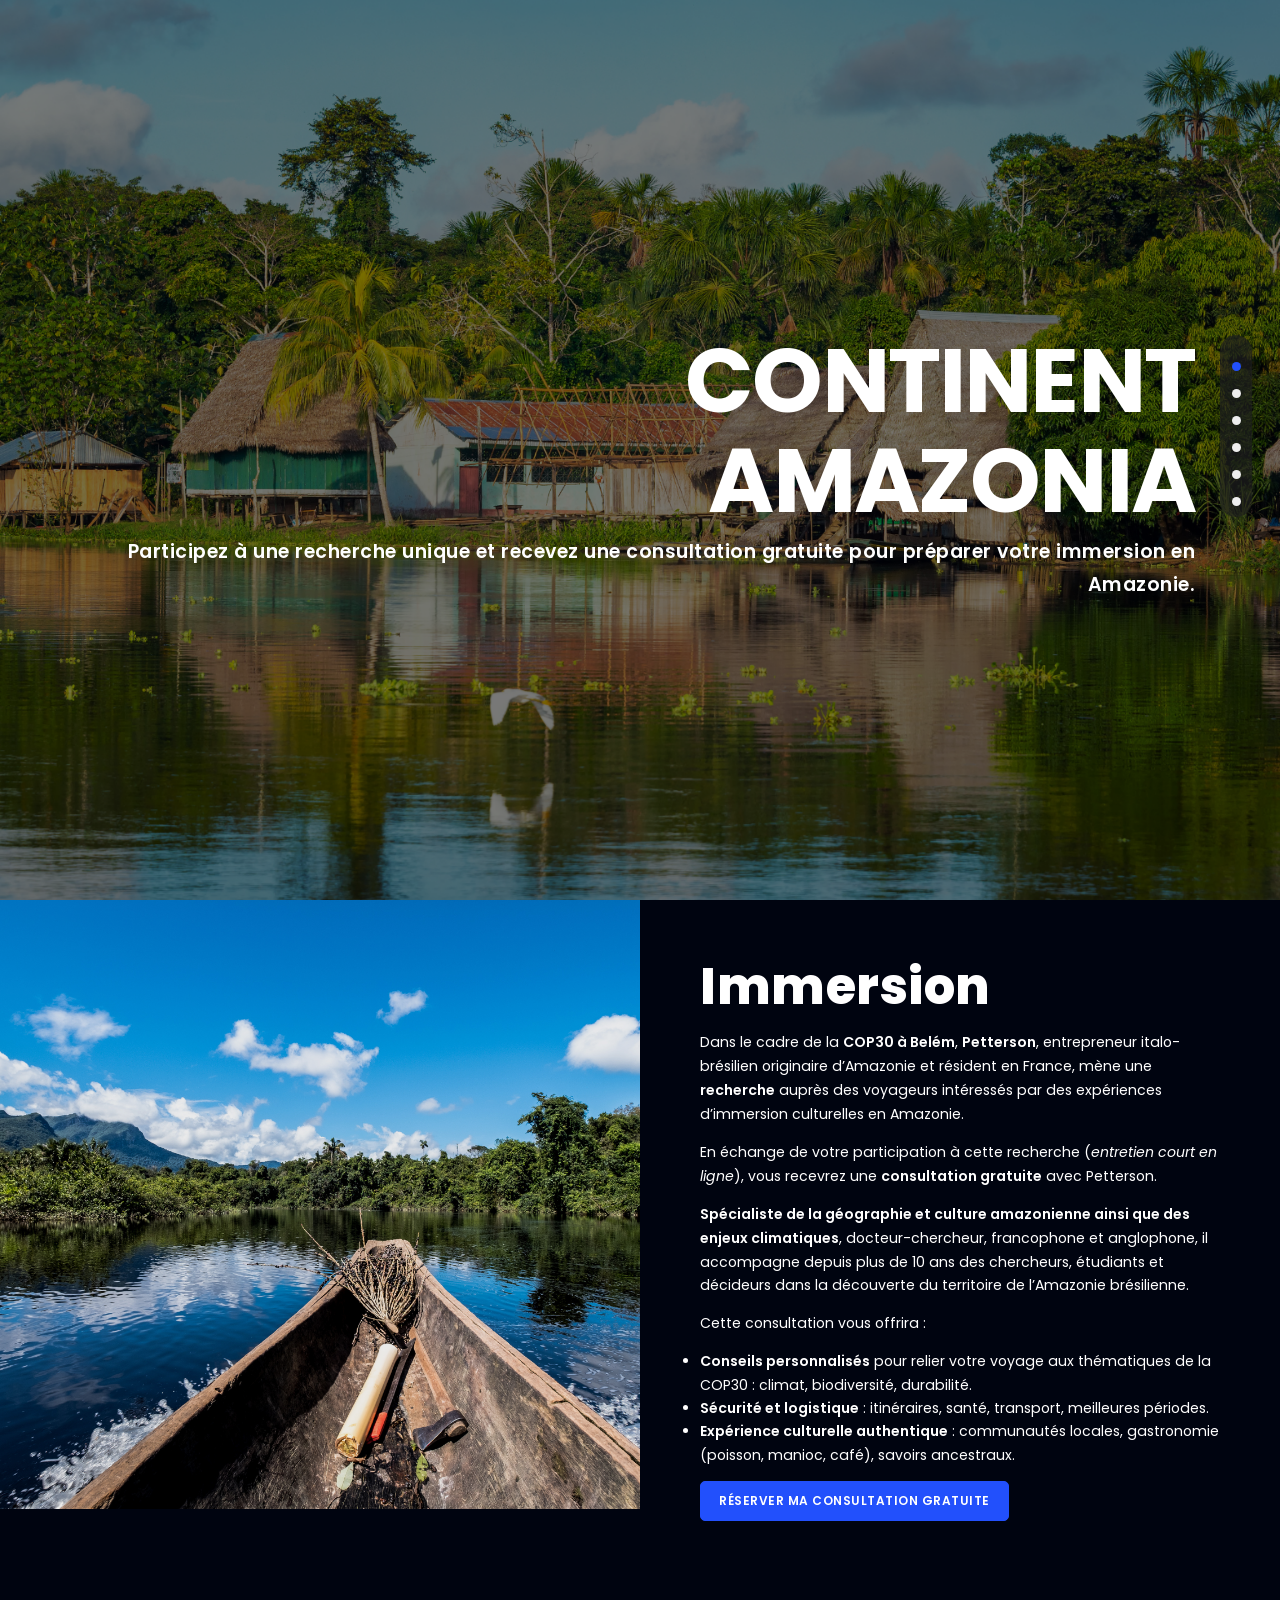
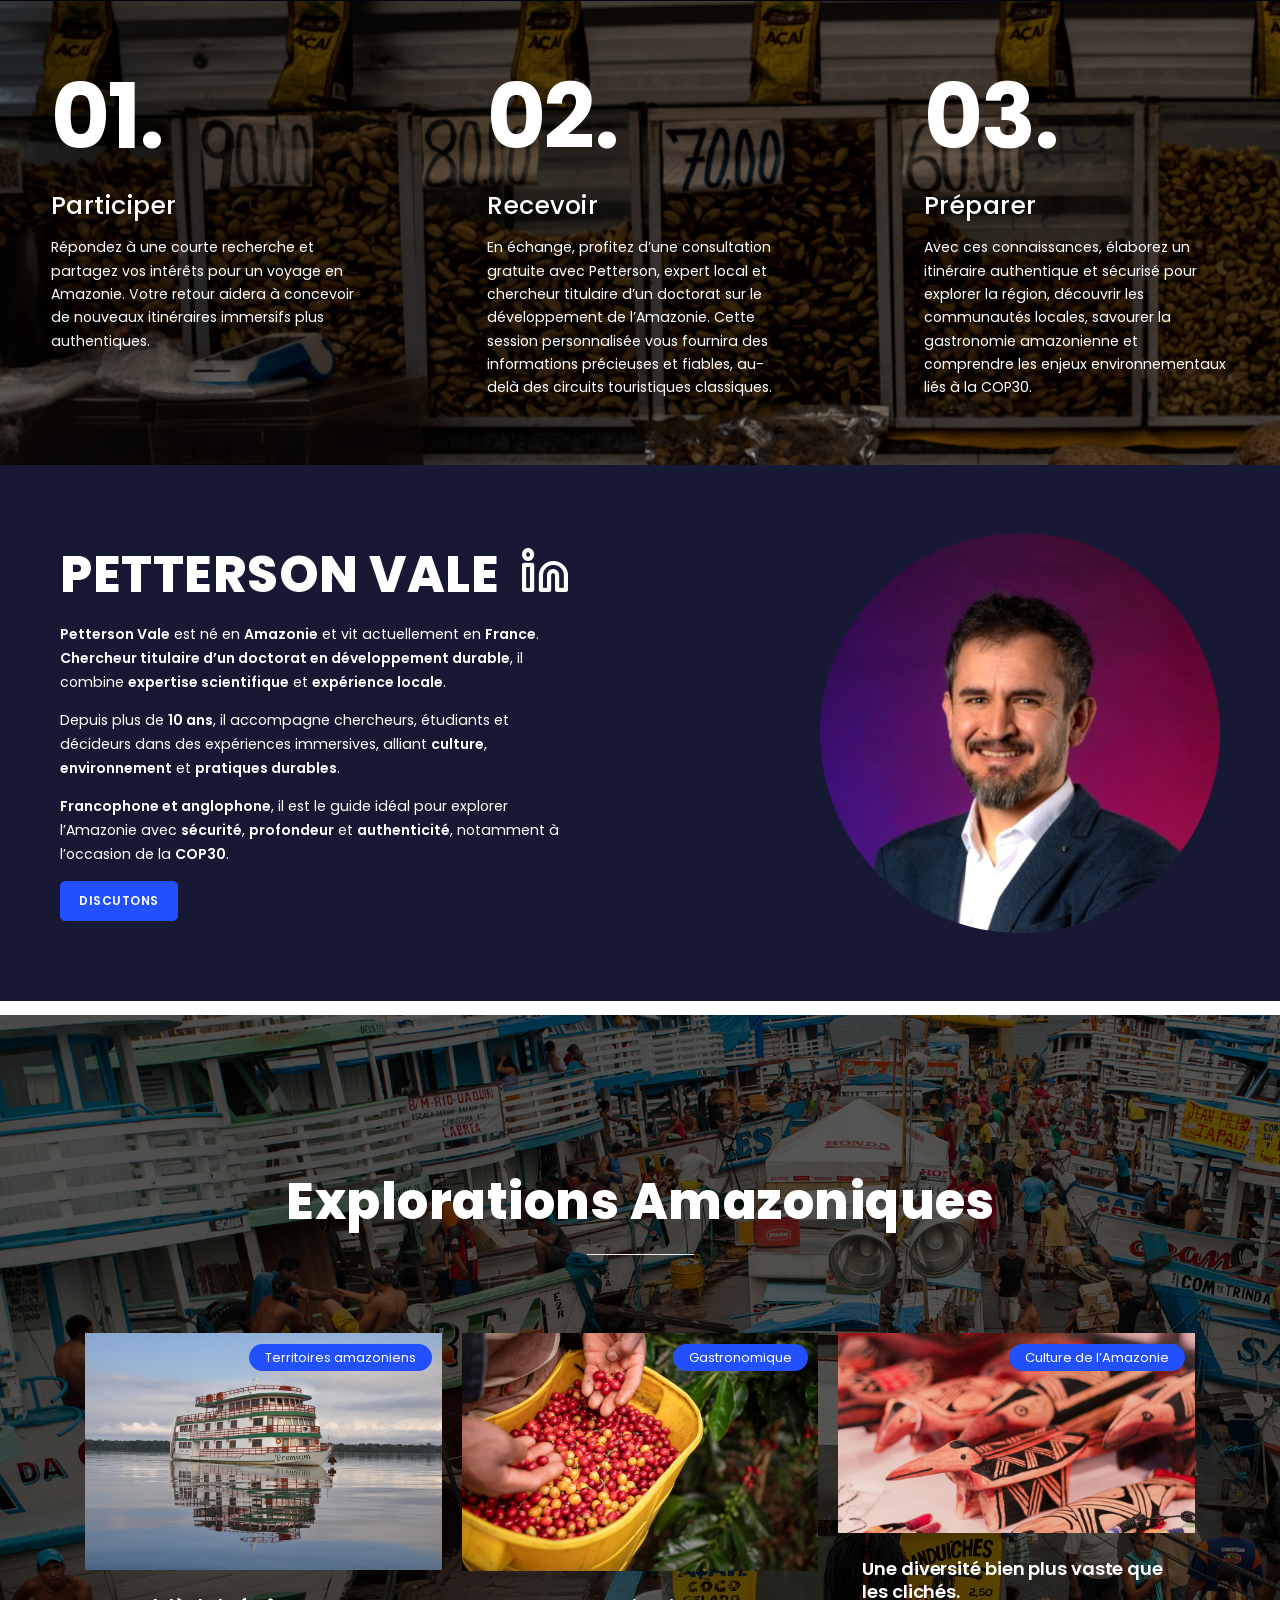
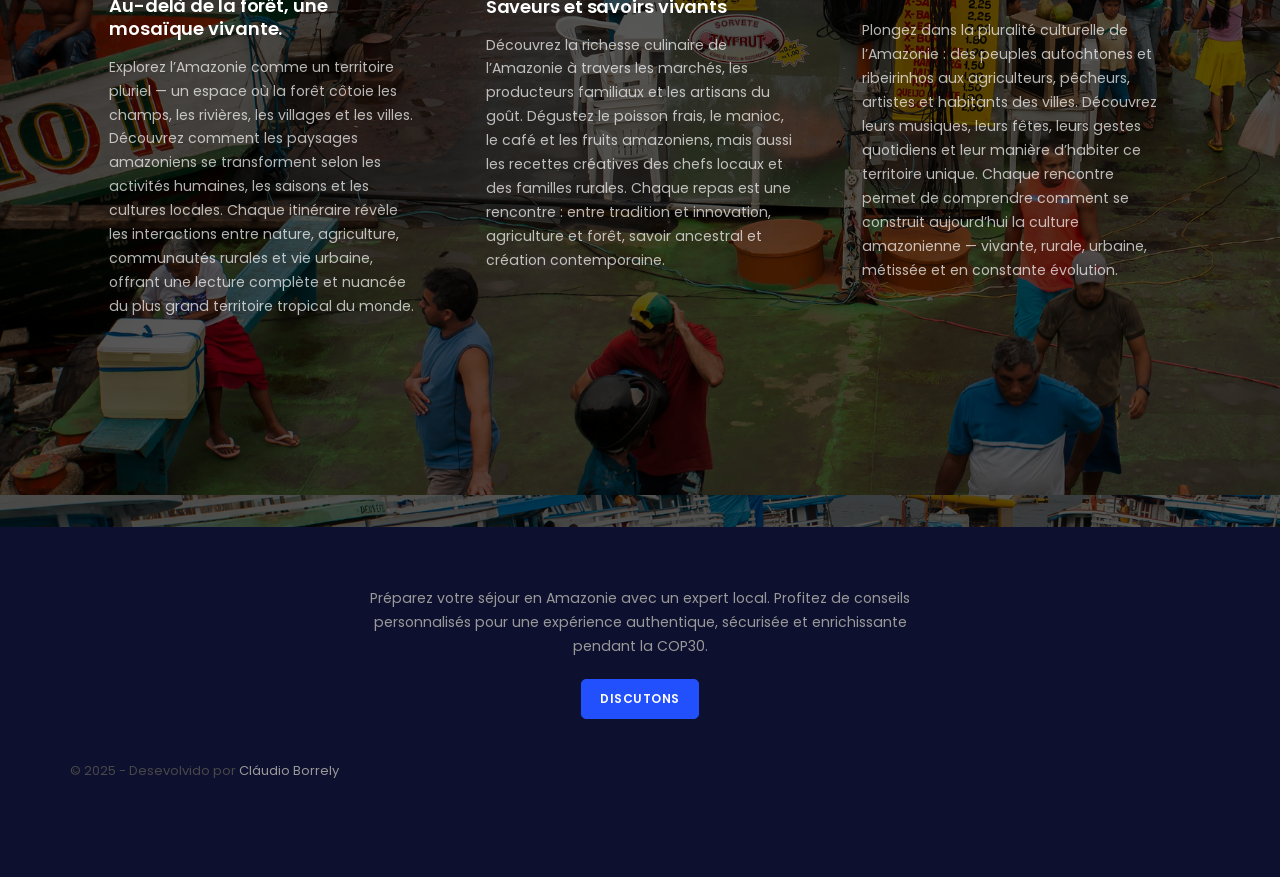
==== commit cc71868c: "Update index.html correçã imagens" ====
--- a/index.html
+++ b/index.html
@@ -209,7 +209,7 @@
                         <div class="post-item-wrap">
                             <div class="post-image">
                                 <a href="#">
-                                    <img alt="" src="homepages/parallax/explorations_amazoniques.jpeg">
+                                    <img alt="" src="homepages/parallax/explorations_amazoniques.jpg">
                                 </a>
                                 <span class="post-meta-category"><a href="">Territoires amazoniens</a></span>
                             </div>
@@ -230,7 +230,7 @@
                         <div class="post-item-wrap">
                             <div class="post-image">
                                 <a href="#">
-                                    <img alt="" src="homepages/parallax/cafe.jpeg">
+                                    <img alt="" src="homepages/parallax/cafe.jpg">
                                 </a>
                                 <span class="post-meta-category"><a href="">Gastronomique</a></span>
                             </div>
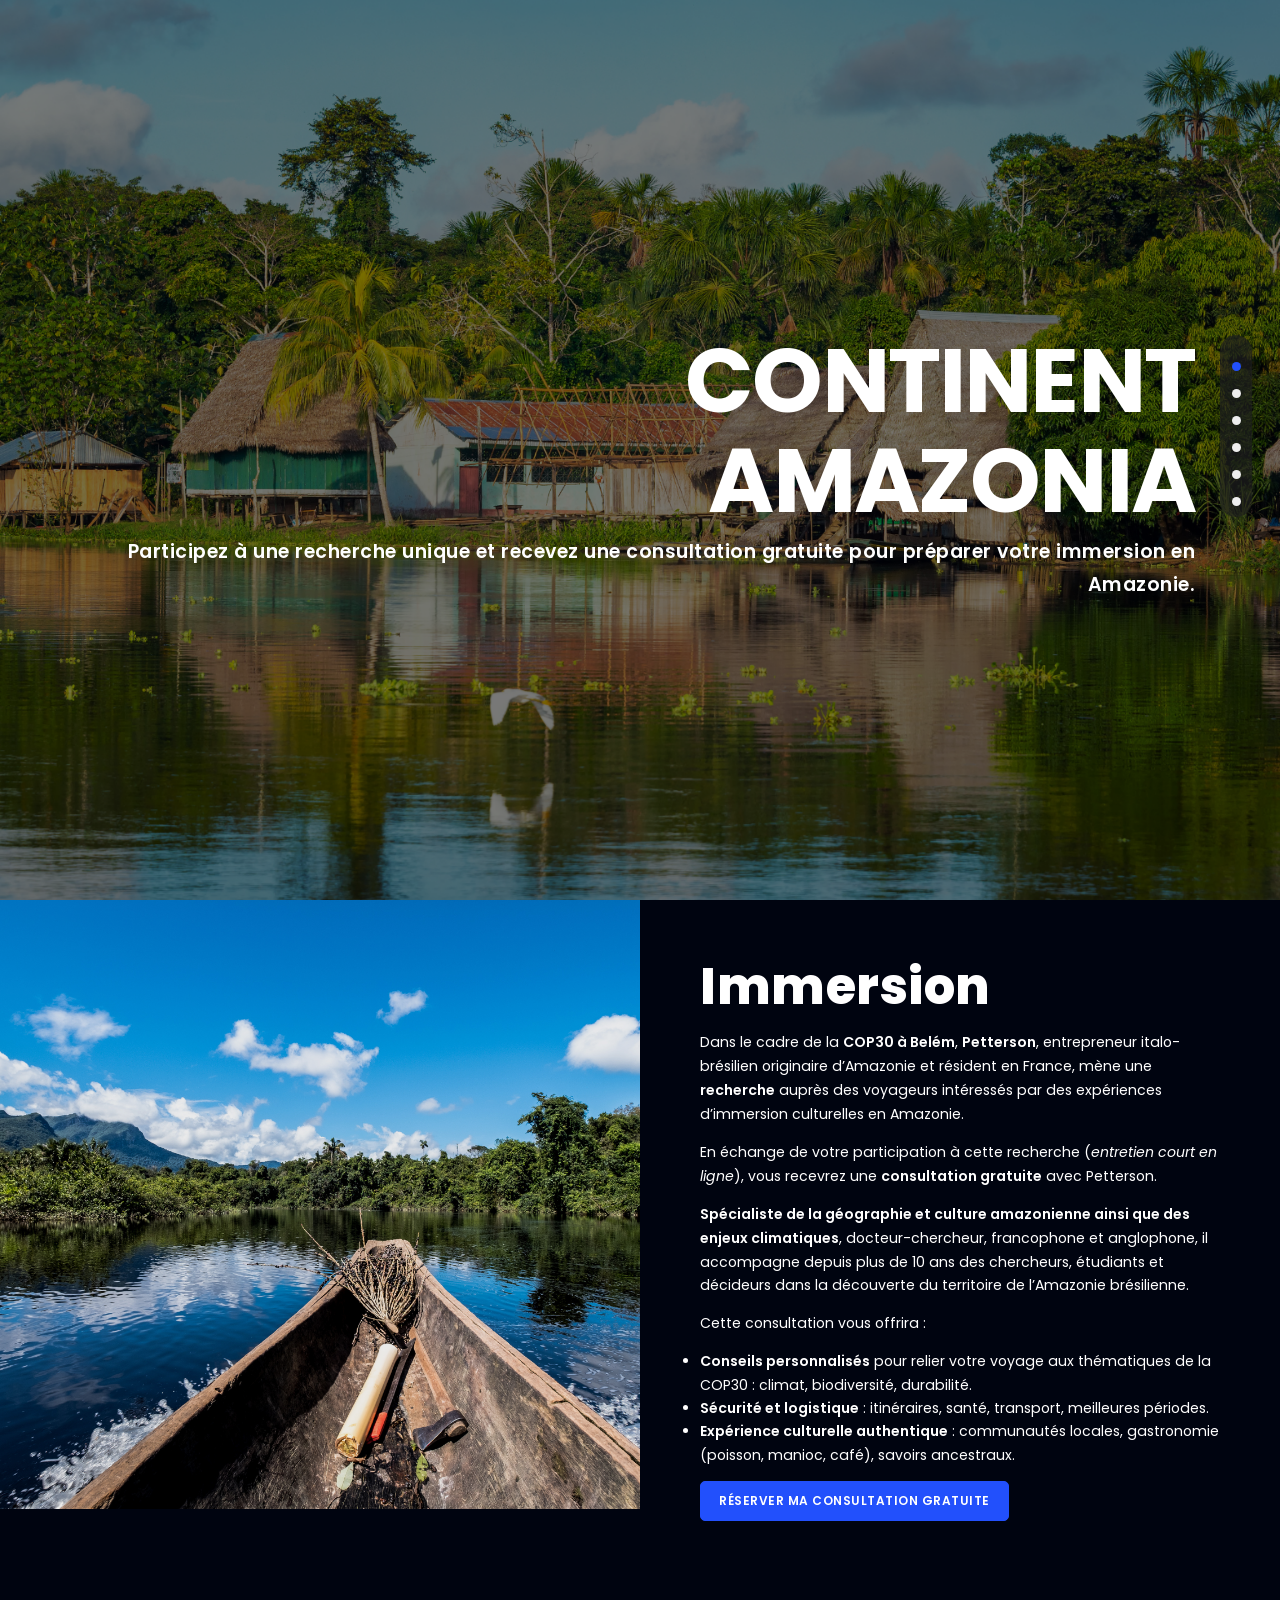
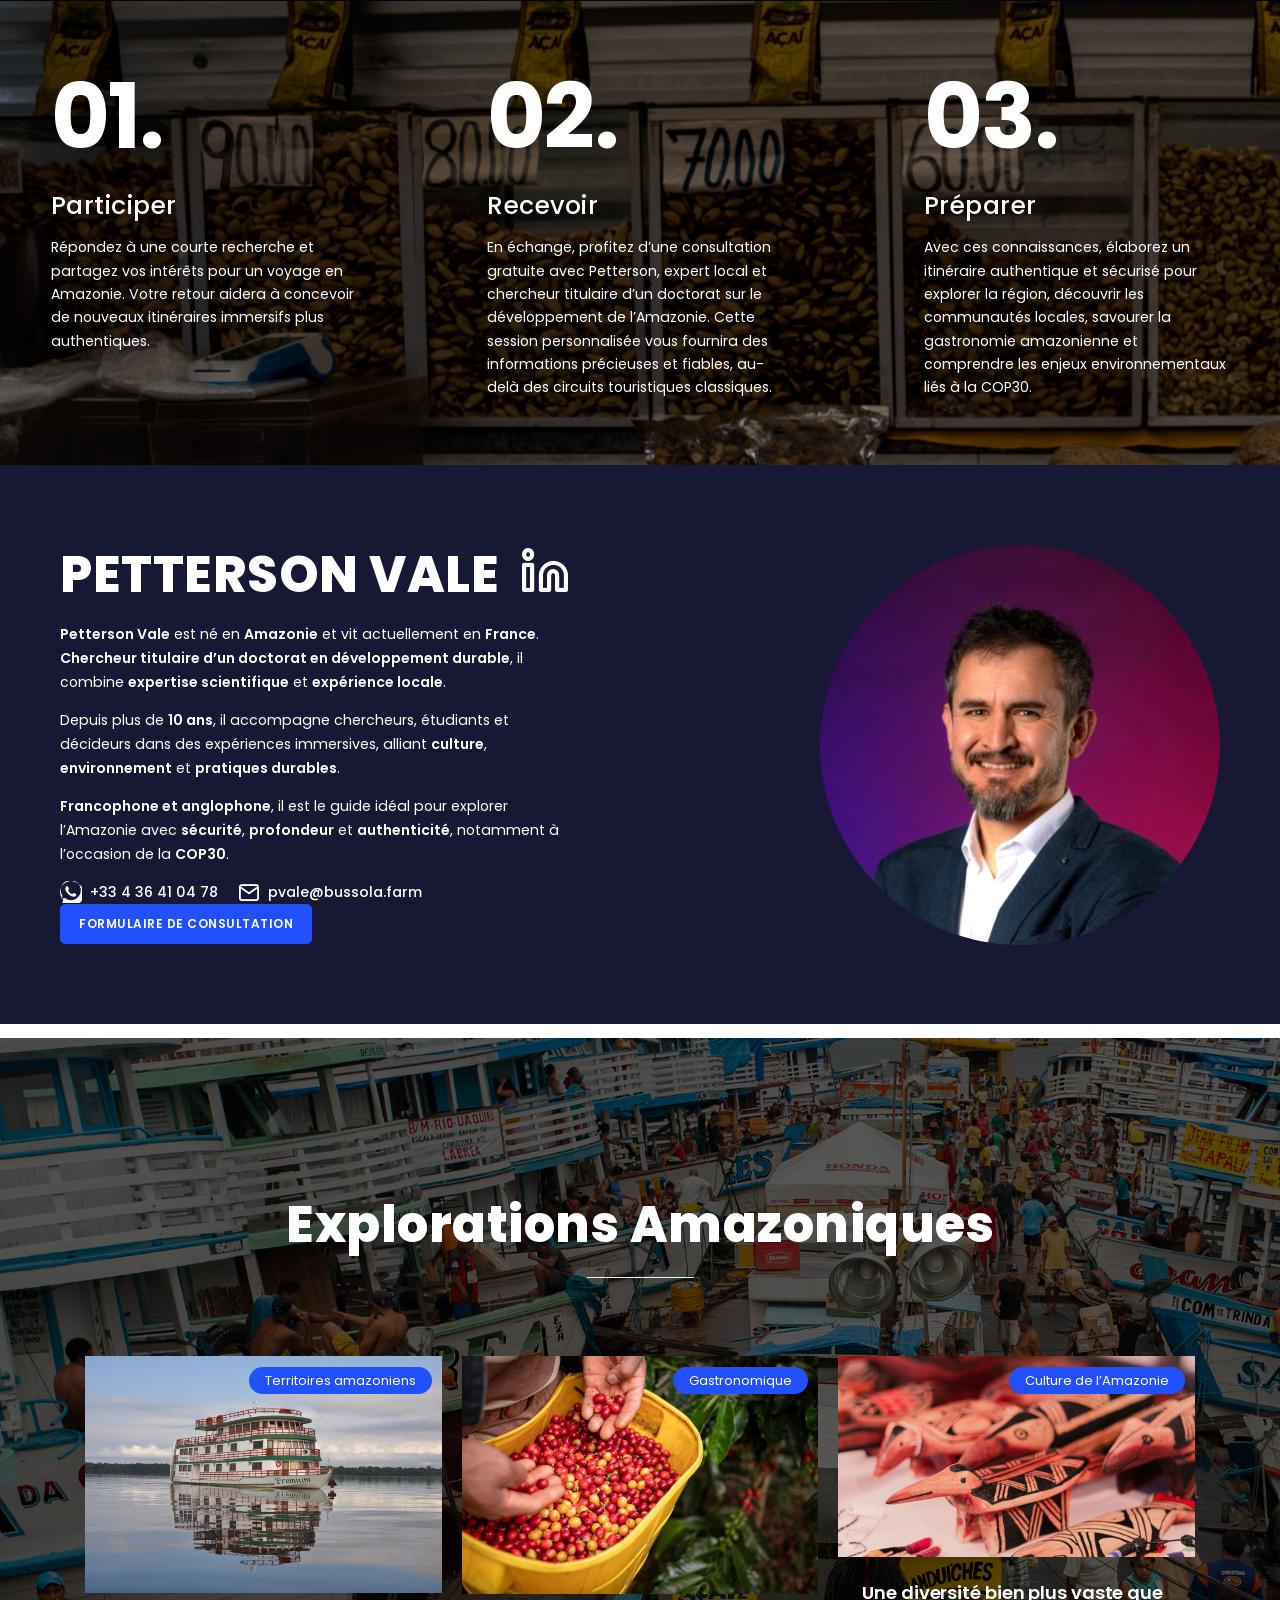
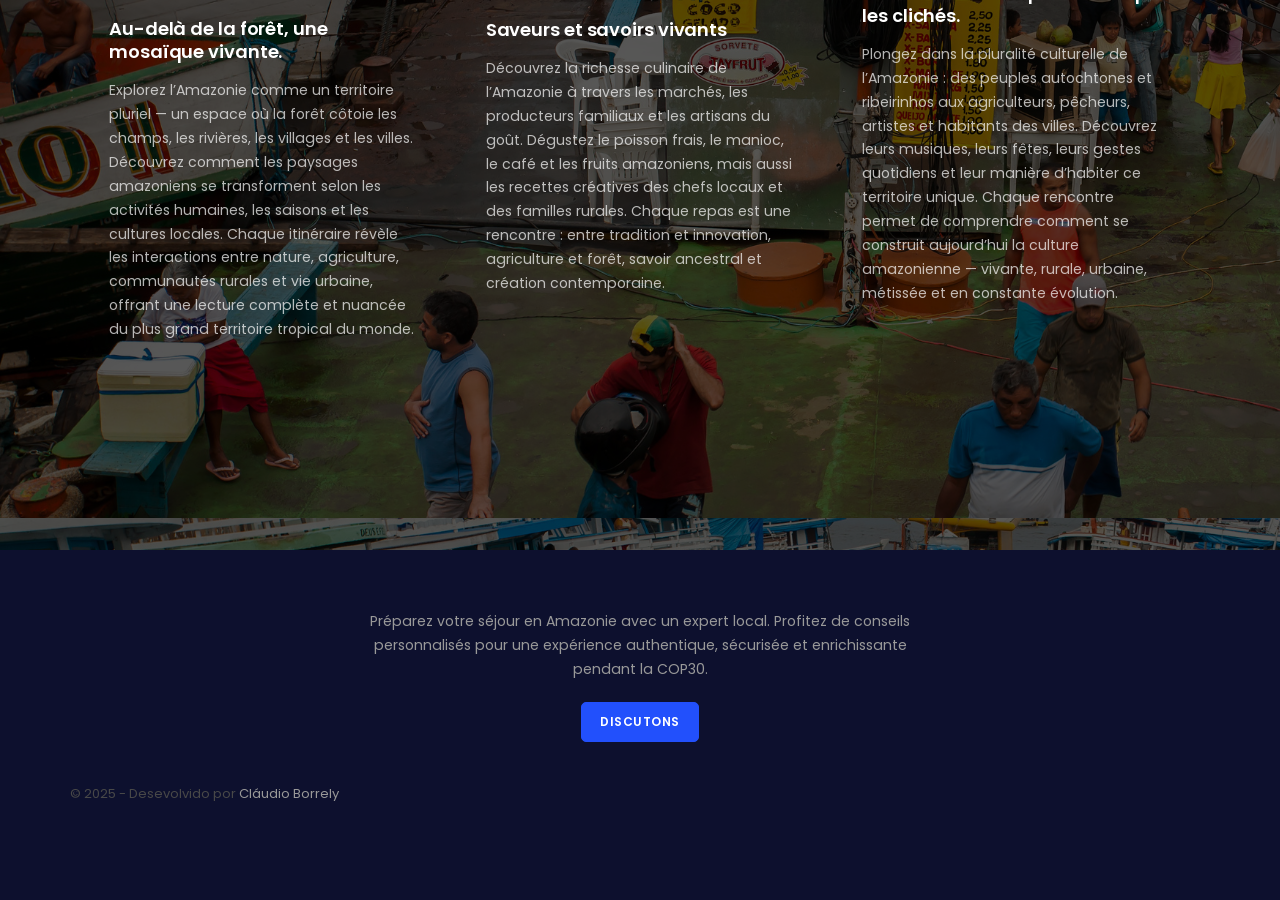
==== commit 9cdc655c: "inserção botões e formulário" ====
--- a/index.html
+++ b/index.html
@@ -15,6 +15,16 @@
     <link href="css/style.css" rel="stylesheet">
 </head>
 
+<!-- Google tag (gtag.js) -->
+<script async src="https://www.googletagmanager.com/gtag/js?id=AW-653844813"></script>
+<script>
+  window.dataLayer = window.dataLayer || [];
+  function gtag(){dataLayer.push(arguments);}
+  gtag('js', new Date());
+
+  gtag('config', 'AW-653844813');
+</script>
+
 <body>
 
     <!-- Body Inner -->
@@ -89,7 +99,7 @@
 
       <!-- CTA: substitua o href pelo link real (WhatsApp, Calendly, formulaire) -->
       <p class="lp-cta">
-        <a href="#" class="btn btn-primary" role="button" aria-label="Réserver ma consultation gratuite">
+        <a href="https://amazonie.pettersonvale.business/whatsapp" class="btn btn-primary" role="button" aria-label="Réserver ma consultation gratuite">
           Réserver ma consultation gratuite
         </a>
       </p>
@@ -153,9 +163,34 @@
                     </p>
 
                     <!-- CTA -->
-                    <p class="lp-cta">
-                        <a href="#" class="btn btn-primary" role="button" aria-label="Discutons avec Petterson">
-                            Discutons
+<!-- Contatos - Inspiro Icons -->
+<div class="d-flex align-items-center mt-3 contact-section">
+
+<!-- WhatsApp -->
+<a href="https://wa.me/33436410478" target="_blank" class="contact-link whatsapp-link" style="display:flex; align-items:center; text-decoration:none; gap:8px;">
+    <!-- Ícone SVG WhatsApp -->
+    <svg xmlns="http://www.w3.org/2000/svg" width="22" height="22" viewBox="0 0 24 24" fill="white">
+        <path d="M20.52 3.48a11.96 11.96 0 0 0-16.94 16.94l-1.49 5.47 5.66-1.48a11.95 11.95 0 0 0 12.77-20.93zm-8.52 17.52c-2.37 0-4.57-.78-6.36-2.08l-.46-.28-3.36.88.9-3.28-.3-.47a10.94 10.94 0 1 1 9.58 5.23zm5.16-7.06c-.28-.14-1.66-.82-1.92-.91s-.46-.14-.66.14-.76.91-.93 1.1-.34.21-.63.07a8.36 8.36 0 0 1-2.45-1.52 9.2 9.2 0 0 1-1.71-2.12c-.18-.28 0-.43.13-.57.14-.14.31-.36.47-.54.15-.18.2-.31.28-.52.07-.21 0-.39-.01-.54s-.66-1.59-.9-2.18c-.24-.57-.49-.49-.66-.5-.17 0-.37-.01-.57-.01s-.52.08-.79.39c-.27.31-1.03 1.01-1.03 2.47s1.06 2.87 1.21 3.07c.14.21 2.1 3.21 5.09 4.5.71.31 1.26.5 1.69.64.71.23 1.36.2 1.87.12.57-.09 1.66-.68 1.9-1.33.24-.65.24-1.21.17-1.33-.07-.12-.27-.2-.57-.34z"/>
+    </svg>
+    <span style="color:white; font-weight:500;">+33 4 36 41 04 78</span>
+</a>
+
+
+
+    <!-- E-mail -->
+    <a href="mailto:pvale@bussola.farm" class="contact-link email-link">
+        <i class="icon-mail"></i>
+        <span>pvale@bussola.farm</span>
+    </a>
+
+</div>
+
+
+
+
+                                       <p class="lp-cta">
+                        <a href="https://docs.google.com/forms/d/e/1FAIpQLSdBLhhok1oE-u3qyGk1fKmkrpoea3GFoXN3oKuCezxYqkg8nQ/viewform?usp=sharing&ouid=108039758952854986503" class="btn btn-primary" role="button" aria-label="Discutons avec Petterson">
+                            Formulaire de consultation
                         </a>
                     </p>
                 </div>
@@ -208,7 +243,7 @@
                     <div class="post-item border">
                         <div class="post-item-wrap">
                             <div class="post-image">
-                                <a href="#">
+                                <a href="https://amazonie.pettersonvale.business/whatsapp">
                                     <img alt="" src="homepages/parallax/explorations_amazoniques.jpg">
                                 </a>
                                 <span class="post-meta-category"><a href="">Territoires amazoniens</a></span>
@@ -229,7 +264,7 @@
                     <div class="post-item border">
                         <div class="post-item-wrap">
                             <div class="post-image">
-                                <a href="#">
+                                <a href="https://wa.me/33769740478">
                                     <img alt="" src="homepages/parallax/cafe.jpg">
                                 </a>
                                 <span class="post-meta-category"><a href="">Gastronomique</a></span>
@@ -251,7 +286,7 @@
                     <div class="post-item border">
                         <div class="post-item-wrap">
                             <div class="post-image">
-                                <a href="#">
+                                <a href="https://wa.me/33769740478">
                                     <img alt="" src="homepages/parallax/cultura.png">
                                 </a>
                                 <span class="post-meta-category"><a href="">Culture de l’Amazonie</a></span>
@@ -285,7 +320,7 @@
                 </p>
 
                 <!-- CTA -->
-                <a href="#" class="btn btn-primary" role="button" aria-label="Discutons avec Petterson">
+                <a href="https://amazonie.pettersonvale.business/whatsapp" class="btn btn-primary" role="button" aria-label="Discutons avec Petterson">
                     Discutons
                 </a>
             </div>
--- a/css/style.css
+++ b/css/style.css
@@ -8,3 +8,109 @@
     .dark #search .search-form .form-control {
         color: #333 !important;
     }
+.lp-cta a:hover {
+  opacity: 0.8;
+  transition: 0.3s ease;
+}
+
+/* Contatos - aparência e responsividade */
+.lp-cta .contact-link { color: #fff; font-weight: 500; }
+.lp-cta .contact-link:hover { opacity: 0.85; transition: opacity .18s ease; }
+
+/* Ajustes visuais específicos */
+.whatsapp-link i { color: #25D366; } /* verde WhatsApp */
+.email-link i { color: #ffffff; }
+
+/* Força a imagem a não cair: mantém a coluna alinhada */
+@media (min-width: 992px) {
+  .row.align-items-center { align-items: center; } /* garante alinhamento vertical */
+}
+@media (max-width: 991px) {
+  .lp-cta { justify-content: center; gap: 16px; }
+  .petterson-img { width: 300px; height: 300px; }
+}
+.petterson-img { width: 400px; height: 400px; object-fit: cover; border-radius:50%; }
+
+/* Força exibição dos ícones Font Awesome mesmo com Inspiro ativo */
+.fa, .fa-solid, .fa-brands {
+  font-family: "Font Awesome 6 Free", "Font Awesome 6 Brands" !important;
+  font-weight: 900 !important;
+  speak: none;
+  display: inline-block !important;
+  line-height: 1;
+  text-rendering: auto;
+  -webkit-font-smoothing: antialiased;
+}
+
+/* ==== BLOCO DE CONTATOS CUSTOM ==== */
+.contatos-custom {
+  font-family: 'Poppins', sans-serif;
+  font-size: 1rem;
+  font-weight: 500;
+}
+
+.contatos-custom a {
+  text-decoration: none !important;
+  display: flex;
+  align-items: center;
+  gap: 8px;
+}
+
+.contato-whatsapp i {
+  color: #25D366; /* verde WhatsApp */
+  font-size: 22px;
+}
+
+.contato-whatsapp span {
+  color: #25D366;
+  font-weight: 600;
+}
+
+.contato-email i {
+  color: #555;
+  font-size: 20px;
+}
+
+.contato-email span {
+  color: #555;
+  font-weight: 500;
+}
+
+@media (max-width: 991px) {
+  .contatos-custom {
+    justify-content: center;
+    gap: 16px;
+  }
+}
+/* Contatos - aparência e responsividade */
+.contact-section {
+    gap: 20px; /* espaço entre WhatsApp e Email */
+}
+
+.contact-link {
+    color: #fff; /* texto branco */
+    font-weight: 500;
+    display: flex;
+    align-items: center;
+    text-decoration: none;
+}
+
+.contact-link i {
+    font-size: 22px;
+    margin-right: 8px; /* espaço entre ícone e texto */
+}
+
+/* ícone WhatsApp verde */
+.whatsapp-link i { color: #25D366; }
+
+/* ícone email branco */
+.email-link i { color: #ffffff; }
+
+/* Ajustes mobile */
+@media (max-width: 991px) {
+    .contact-section {
+        justify-content: center;
+        flex-wrap: wrap;
+        gap: 16px;
+    }
+}
